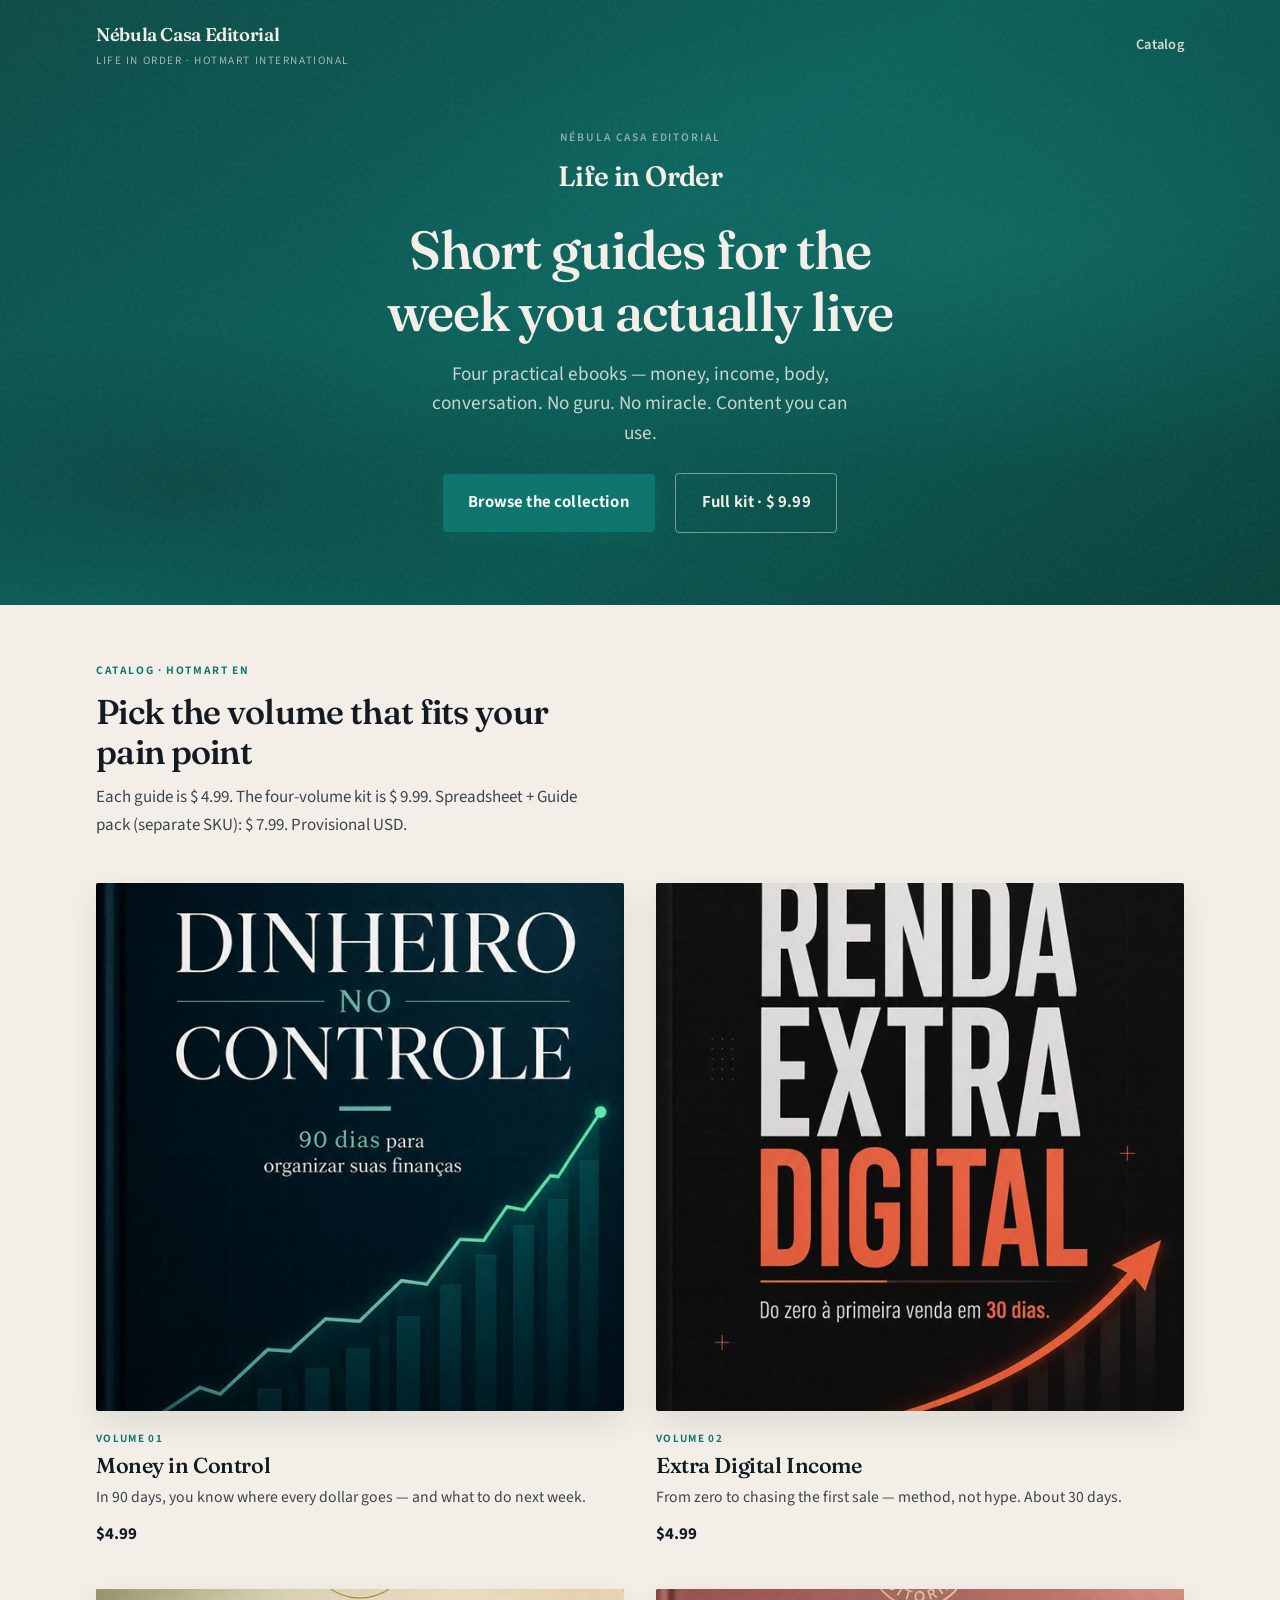
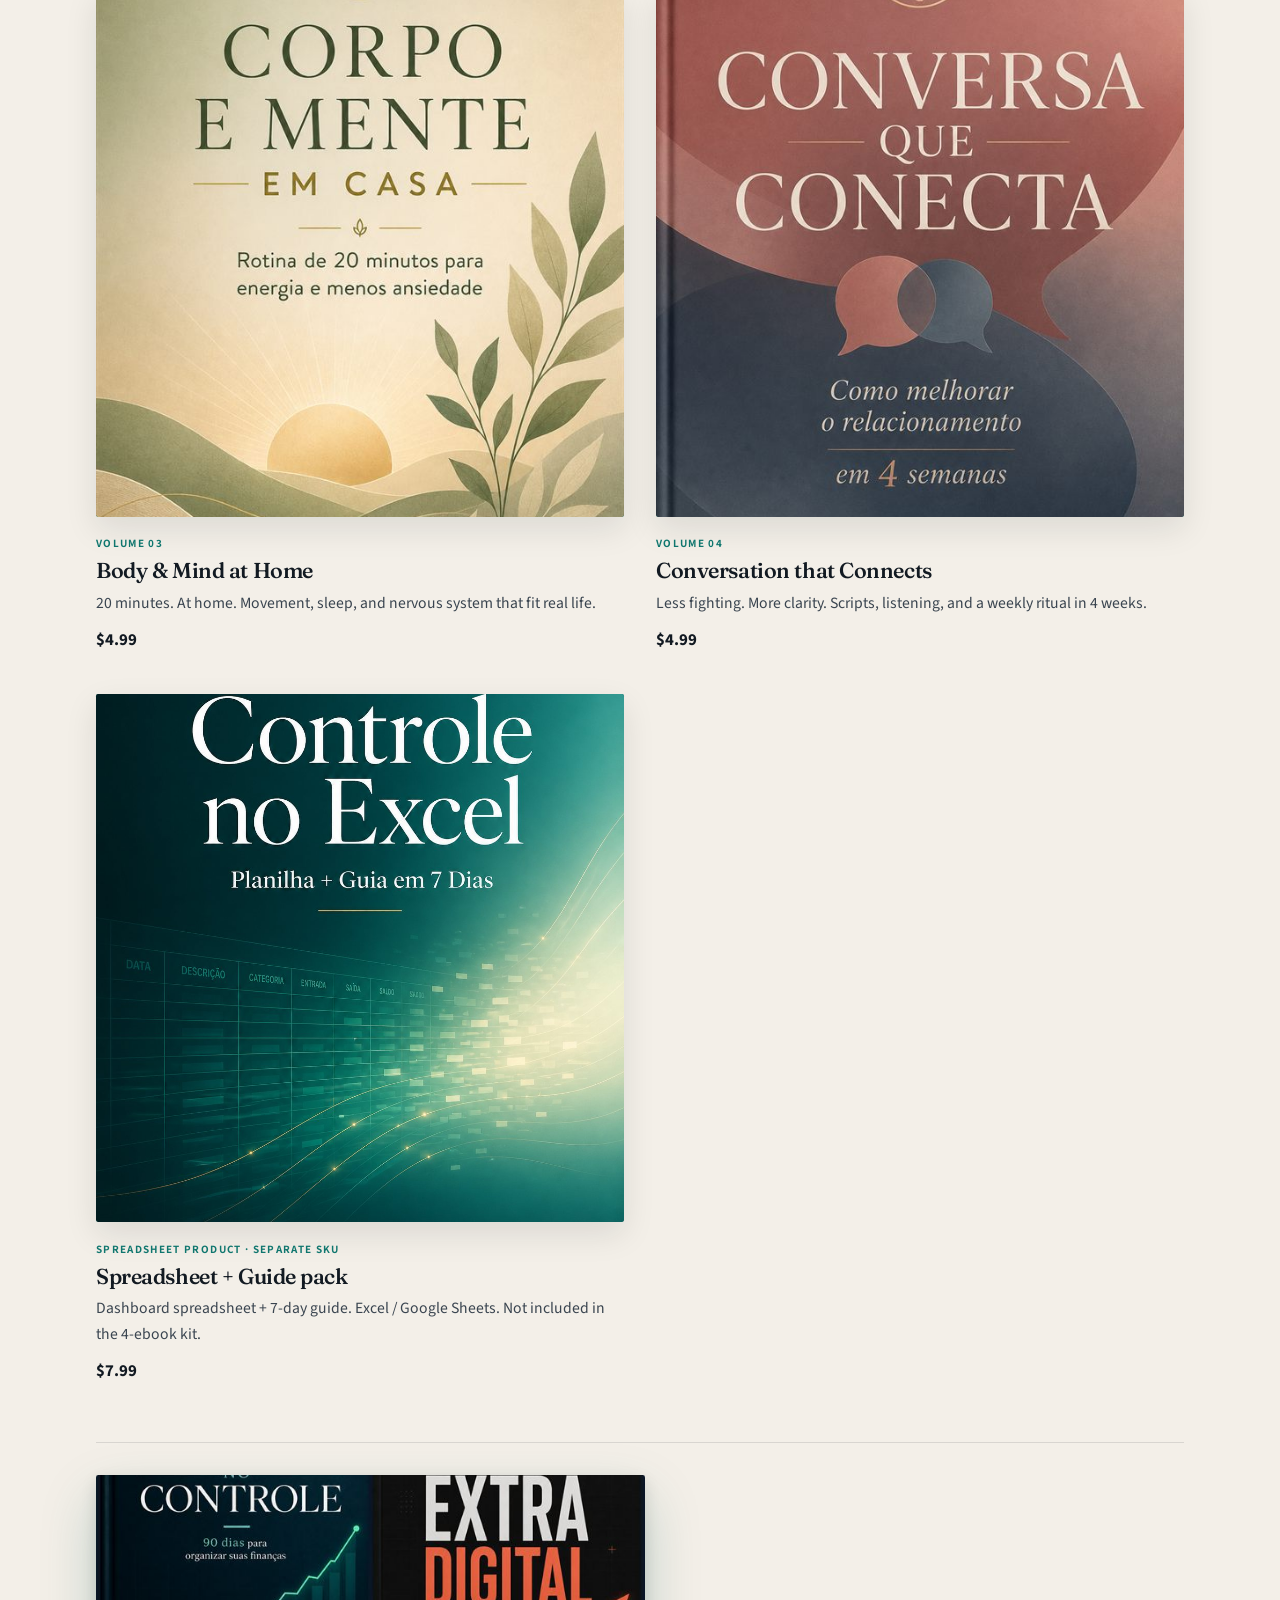
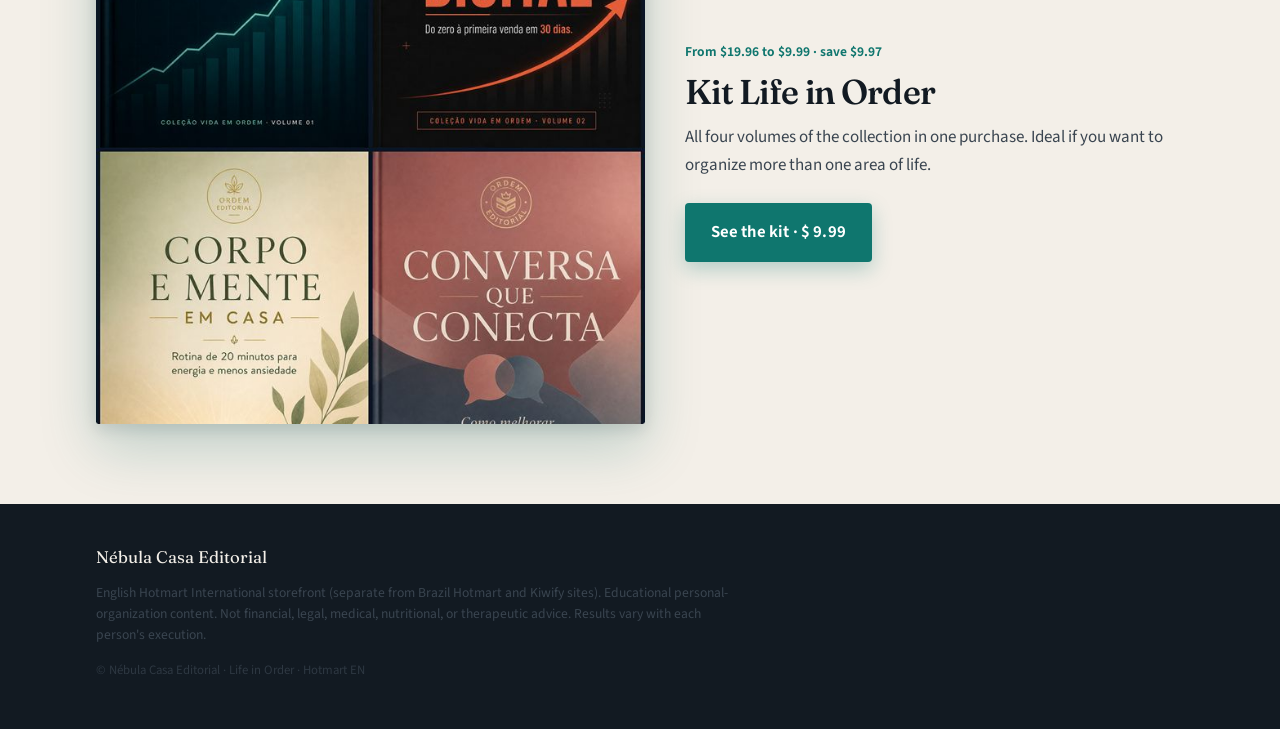
==== index.html @ 1fd78c6a "feat: English international storefront for Life in Order (v1)" ====
<!DOCTYPE html>
<html lang="en">
<head>
  <meta charset="utf-8">
  <meta name="viewport" content="width=device-width, initial-scale=1">
  <title>Life in Order Collection — Nébula Casa Editorial (Hotmart EN)</title>
  <meta name="description" content="English Hotmart storefront for Nébula Casa Editorial. Practical PDF guides: money, income, body & mind, conversation. Ebooks $4.99 · Kit $9.99 · Spreadsheet pack $7.99.">
  <link rel="preconnect" href="https://fonts.googleapis.com">
  <link rel="preconnect" href="https://fonts.gstatic.com" crossorigin>
  <link href="https://fonts.googleapis.com/css2?family=Fraunces:opsz,wght@9..144,500;9..144,600;9..144,700&family=Source+Sans+3:wght@400;600;650;700&display=swap" rel="stylesheet">
  <link rel="stylesheet" href="css/loja.css">
</head>
<body>
  <header class="site-header">
    <div class="container site-header__inner">
      <a class="brand" href="index.html">
        <span class="brand__name">Nébula Casa Editorial</span>
        <span class="brand__tag">Life in Order · Hotmart International</span>
      </a>
      <a class="nav-link" href="#catalog">Catalog</a>
    </div>
  </header>

  <section class="hero hero--catalog">
    <div class="hero__bg" aria-hidden="true"></div>
    <div class="hero__texture" aria-hidden="true"></div>
    <div class="hero__inner">
      <div class="hero__copy">
        <p class="hero__brand">
          <span class="hero__eyebrow">Nébula Casa Editorial</span>
          Life in Order
        </p>
        <h1>Short guides for the week you actually live</h1>
        <p class="hero__sub">Four practical ebooks — money, income, body, conversation. No guru. No miracle. Content you can use.</p>
        <div class="cta-group">
          <a class="btn-cta" href="#catalog">Browse the collection</a>
          <a class="btn-cta btn-cta--ghost" href="kit.html">Full kit · $&nbsp;9.99</a>
        </div>
      </div>
    </div>
  </section>

  <main id="catalog" class="catalog section--cream">
    <div class="container">
      <div class="catalog__intro reveal">
        <span class="section__label">Catalog · Hotmart EN</span>
        <h2>Pick the volume that fits your pain point</h2>
        <p>Each guide is $&nbsp;4.99. The four-volume kit is $&nbsp;9.99. Spreadsheet + Guide pack (separate SKU): $&nbsp;7.99. Provisional USD.</p>
      </div>

      <div class="product-grid">
        <a class="product-link reveal" href="money-in-control.html">
          <div class="product-link__cover">
            <img src="img/01-dinheiro-no-controle.jpg" alt="Cover: Money in Control" width="600" height="600" loading="lazy">
          </div>
          <div class="product-link__meta">Volume 01</div>
          <h3>Money in Control</h3>
          <p class="product-link__desc">In 90 days, you know where every dollar goes — and what to do next week.</p>
          <div class="product-link__price">$4.99</div>
        </a>

        <a class="product-link reveal" href="extra-digital-income.html">
          <div class="product-link__cover">
            <img src="img/02-renda-extra-digital.jpg" alt="Cover: Extra Digital Income" width="600" height="600" loading="lazy">
          </div>
          <div class="product-link__meta">Volume 02</div>
          <h3>Extra Digital Income</h3>
          <p class="product-link__desc">From zero to chasing the first sale — method, not hype. About 30 days.</p>
          <div class="product-link__price">$4.99</div>
        </a>

        <a class="product-link reveal" href="body-and-mind-at-home.html">
          <div class="product-link__cover">
            <img src="img/03-corpo-e-mente.jpg" alt="Cover: Body &amp; Mind at Home" width="600" height="600" loading="lazy">
          </div>
          <div class="product-link__meta">Volume 03</div>
          <h3>Body &amp; Mind at Home</h3>
          <p class="product-link__desc">20 minutes. At home. Movement, sleep, and nervous system that fit real life.</p>
          <div class="product-link__price">$4.99</div>
        </a>

        <a class="product-link reveal" href="conversation-that-connects.html">
          <div class="product-link__cover">
            <img src="img/04-conversa-que-conecta.jpg" alt="Cover: Conversation that Connects" width="600" height="600" loading="lazy">
          </div>
          <div class="product-link__meta">Volume 04</div>
          <h3>Conversation that Connects</h3>
          <p class="product-link__desc">Less fighting. More clarity. Scripts, listening, and a weekly ritual in 4 weeks.</p>
          <div class="product-link__price">$4.99</div>
        </a>

        <a class="product-link reveal" href="spreadsheet-control-pack.html">
          <div class="product-link__cover">
            <img src="img/06-planilha-controle-financeiro.jpg" alt="Cover: Spreadsheet + Guide pack" width="600" height="600" loading="lazy">
          </div>
          <div class="product-link__meta">Spreadsheet product · separate SKU</div>
          <h3>Spreadsheet + Guide pack</h3>
          <p class="product-link__desc">Dashboard spreadsheet + 7-day guide. Excel / Google Sheets. Not included in the 4-ebook kit.</p>
          <div class="product-link__price">$7.99</div>
        </a>
      </div>

      <aside class="kit-banner reveal">
        <a class="kit-banner__cover" href="kit.html">
          <img src="img/05-kit-vida-em-ordem.jpg" alt="Cover: Kit Life in Order — 4 ebooks" width="700" height="700" loading="lazy">
        </a>
        <div>
          <span class="kit-banner__save">From $19.96 to $9.99 · save $9.97</span>
          <h2>Kit Life in Order</h2>
          <p>All four volumes of the collection in one purchase. Ideal if you want to organize more than one area of life.</p>
          <div class="cta-group">
            <a class="btn-cta" href="kit.html">See the kit · $&nbsp;9.99</a>
          </div>
        </div>
      </aside>
    </div>
  </main>

  <footer class="site-footer">
    <div class="container">
      <div class="site-footer__brand">Nébula Casa Editorial</div>
      <p class="site-footer__legal">English Hotmart International storefront (separate from Brazil Hotmart and Kiwify sites). Educational personal-organization content. Not financial, legal, medical, nutritional, or therapeutic advice. Results vary with each person's execution.</p>
      <p class="site-footer__copy">© Nébula Casa Editorial · Life in Order · Hotmart EN</p>
    </div>
  </footer>

  <script src="js/loja.js"></script>
</body>
</html>
---- css/loja.css ----
/* Nébula Casa Editorial — loja */
:root {
  --primary: #0f766e;
  --deep: #085f59;
  --cream: #f3efe8;
  --cream-dark: #e8e2d6;
  --ink: #121a22;
  --ink-soft: #3a4550;
  --paper: #faf8f4;
  --line: rgba(18, 26, 34, 0.12);
  --white: #ffffff;
  --font-display: "Fraunces", Georgia, "Times New Roman", serif;
  --font-body: "Source Sans 3", "Source Sans Pro", system-ui, sans-serif;
  --max: 68rem;
  --narrow: 40rem;
  --radius: 0.25rem;
  --shadow-cover: 0 1.5rem 3.5rem rgba(8, 95, 89, 0.22),
    0 0.35rem 1rem rgba(18, 26, 34, 0.12);
  --ease: cubic-bezier(0.22, 1, 0.36, 1);
}

*,
*::before,
*::after {
  box-sizing: border-box;
}

html {
  scroll-behavior: smooth;
}

body {
  margin: 0;
  font-family: var(--font-body);
  font-size: 1.0625rem;
  line-height: 1.65;
  color: var(--ink);
  background: var(--cream);
  -webkit-font-smoothing: antialiased;
}

img {
  max-width: 100%;
  height: auto;
  display: block;
}

a {
  color: var(--deep);
  text-underline-offset: 0.15em;
}

a:hover {
  color: var(--primary);
}

h1,
h2,
h3 {
  font-family: var(--font-display);
  font-weight: 550;
  line-height: 1.15;
  letter-spacing: -0.02em;
  color: var(--ink);
  margin: 0 0 0.75rem;
}

h1 {
  font-size: clamp(2.15rem, 5vw, 3.35rem);
}

h2 {
  font-size: clamp(1.65rem, 3.2vw, 2.15rem);
}

h3 {
  font-size: 1.2rem;
}

p {
  margin: 0 0 1rem;
  color: var(--ink-soft);
}

.container {
  width: min(100% - 2rem, var(--max));
  margin-inline: auto;
}

.container--narrow {
  width: min(100% - 2rem, var(--narrow));
}

/* —— Header —— */
.site-header {
  position: absolute;
  inset: 0 0 auto;
  z-index: 20;
  padding: 1.25rem 0;
}

.site-header__inner {
  display: flex;
  align-items: center;
  justify-content: space-between;
  gap: 1rem;
}

.brand {
  display: inline-flex;
  flex-direction: column;
  gap: 0.1rem;
  text-decoration: none;
  color: inherit;
}

.brand__name {
  font-family: var(--font-display);
  font-size: 1.15rem;
  font-weight: 600;
  letter-spacing: -0.02em;
  color: var(--cream);
}

.brand__tag {
  font-size: 0.7rem;
  letter-spacing: 0.14em;
  text-transform: uppercase;
  color: rgba(243, 239, 232, 0.65);
}

.brand--ink .brand__name {
  color: var(--ink);
}

.brand--ink .brand__tag {
  color: var(--ink-soft);
}

.nav-link {
  font-size: 0.9rem;
  font-weight: 600;
  color: rgba(243, 239, 232, 0.85);
  text-decoration: none;
  letter-spacing: 0.02em;
}

.nav-link:hover {
  color: var(--cream);
}

.nav-link--ink {
  color: var(--ink-soft);
}

.nav-link--ink:hover {
  color: var(--deep);
}

/* —— Buttons —— */
.btn-cta {
  display: inline-flex;
  align-items: center;
  justify-content: center;
  gap: 0.5rem;
  padding: 0.95rem 1.6rem;
  background: var(--primary);
  color: var(--white);
  font-family: var(--font-body);
  font-size: 1.05rem;
  font-weight: 650;
  letter-spacing: 0.01em;
  text-decoration: none;
  border: none;
  border-radius: var(--radius);
  cursor: pointer;
  transition: background 0.2s var(--ease), transform 0.2s var(--ease),
    box-shadow 0.2s var(--ease);
  box-shadow: 0 0.45rem 1.25rem rgba(15, 118, 110, 0.28);
}

.btn-cta:hover {
  background: var(--deep);
  color: var(--white);
  transform: translateY(-1px);
}

.btn-cta:active {
  transform: translateY(0);
}

.btn-cta--ghost {
  background: transparent;
  color: var(--cream);
  box-shadow: none;
  border: 1.5px solid rgba(243, 239, 232, 0.45);
}

.btn-cta--ghost:hover {
  background: rgba(243, 239, 232, 0.1);
  color: var(--cream);
  border-color: var(--cream);
}

.btn-cta__price {
  opacity: 0.92;
  font-weight: 700;
}

.cta-group {
  display: flex;
  flex-wrap: wrap;
  align-items: center;
  gap: 0.85rem 1.25rem;
  margin-top: 1.5rem;
}

.cta-note {
  font-size: 0.88rem;
  color: rgba(243, 239, 232, 0.7);
  margin: 0;
}

.section .cta-note {
  color: var(--ink-soft);
}

/* —— Hero (product) —— */
.hero {
  position: relative;
  min-height: 100vh;
  min-height: 100dvh;
  display: grid;
  align-items: stretch;
  background: var(--deep);
  color: var(--cream);
  overflow: hidden;
}

.hero__bg {
  position: absolute;
  inset: 0;
  background:
    radial-gradient(ellipse 70% 55% at 75% 40%, rgba(15, 118, 110, 0.55), transparent 70%),
    radial-gradient(ellipse 50% 40% at 15% 80%, rgba(8, 50, 48, 0.5), transparent 65%),
    linear-gradient(145deg, #0a4a45 0%, var(--deep) 45%, #064039 100%);
  z-index: 0;
}

.hero__texture {
  position: absolute;
  inset: 0;
  opacity: 0.07;
  background-image: url("data:image/svg+xml,%3Csvg viewBox='0 0 200 200' xmlns='http://www.w3.org/2000/svg'%3E%3Cfilter id='n'%3E%3CfeTurbulence type='fractalNoise' baseFrequency='0.85' numOctaves='4' stitchTiles='stitch'/%3E%3C/filter%3E%3Crect width='100%25' height='100%25' filter='url(%23n)'/%3E%3C/svg%3E");
  pointer-events: none;
  z-index: 1;
}

.hero__inner {
  position: relative;
  z-index: 2;
  display: grid;
  grid-template-columns: 1fr 1fr;
  gap: 2.5rem 3rem;
  align-items: center;
  width: min(100% - 2rem, var(--max));
  margin: 0 auto;
  padding: 7rem 0 4rem;
  min-height: 100vh;
  min-height: 100dvh;
}

.hero__copy {
  max-width: 32rem;
}

.hero__brand {
  font-family: var(--font-display);
  font-size: clamp(1.35rem, 2.5vw, 1.75rem);
  font-weight: 600;
  letter-spacing: -0.02em;
  color: var(--cream);
  margin: 0 0 1.35rem;
}

.hero__eyebrow {
  display: block;
  font-family: var(--font-body);
  font-size: 0.72rem;
  font-weight: 600;
  letter-spacing: 0.16em;
  text-transform: uppercase;
  color: rgba(243, 239, 232, 0.55);
  margin-bottom: 0.35rem;
}

.hero h1 {
  color: var(--cream);
  margin-bottom: 1rem;
}

.hero__sub {
  font-size: clamp(1.05rem, 2vw, 1.2rem);
  line-height: 1.55;
  color: rgba(243, 239, 232, 0.82);
  margin: 0;
  max-width: 28rem;
}

.hero__visual {
  display: flex;
  justify-content: center;
  align-items: center;
}

.hero__cover {
  width: min(100%, 22rem);
  border-radius: 0.2rem;
  box-shadow: var(--shadow-cover);
  transform: rotate(1.5deg);
}

.hero--catalog {
  min-height: auto;
}

.hero--catalog .hero__inner {
  grid-template-columns: 1fr;
  min-height: auto;
  padding: 8rem 0 4.5rem;
  text-align: center;
  justify-items: center;
}

.hero--catalog .hero__copy {
  max-width: 36rem;
}

.hero--catalog .hero__sub {
  margin-inline: auto;
}

.hero--catalog .cta-group {
  justify-content: center;
}

/* —— Sections —— */
.section {
  padding: 4.5rem 0;
}

.section--cream {
  background: var(--cream);
}

.section--paper {
  background: var(--paper);
}

.section--deep {
  background: var(--deep);
  color: var(--cream);
}

.section--deep h2,
.section--deep h3 {
  color: var(--cream);
}

.section--deep p {
  color: rgba(243, 239, 232, 0.8);
}

.section__label {
  display: block;
  font-size: 0.72rem;
  font-weight: 650;
  letter-spacing: 0.14em;
  text-transform: uppercase;
  color: var(--primary);
  margin-bottom: 0.75rem;
}

.section--deep .section__label {
  color: rgba(243, 239, 232, 0.55);
}

.lead {
  font-size: 1.2rem;
  line-height: 1.55;
  color: var(--ink);
  max-width: 34rem;
}

.split {
  display: grid;
  grid-template-columns: 1fr 1fr;
  gap: 2.5rem 3.5rem;
  align-items: start;
}

.learn-list {
  list-style: none;
  margin: 1.5rem 0 0;
  padding: 0;
  counter-reset: learn;
}

.learn-list li {
  position: relative;
  padding: 1.1rem 0 1.1rem 3.25rem;
  border-top: 1px solid var(--line);
  color: var(--ink-soft);
}

.learn-list li:last-child {
  border-bottom: 1px solid var(--line);
}

.learn-list li::before {
  counter-increment: learn;
  content: counter(learn, decimal-leading-zero);
  position: absolute;
  left: 0;
  top: 1.15rem;
  font-family: var(--font-display);
  font-size: 1rem;
  font-weight: 600;
  color: var(--primary);
}

.learn-list strong {
  display: block;
  font-family: var(--font-display);
  font-size: 1.1rem;
  font-weight: 550;
  color: var(--ink);
  margin-bottom: 0.2rem;
}

.receive-list {
  list-style: none;
  margin: 1.25rem 0 0;
  padding: 0;
}

.receive-list li {
  position: relative;
  padding: 0.55rem 0 0.55rem 1.5rem;
  color: var(--ink-soft);
}

.receive-list li::before {
  content: "";
  position: absolute;
  left: 0;
  top: 1rem;
  width: 0.55rem;
  height: 0.55rem;
  background: var(--primary);
  border-radius: 1px;
  transform: rotate(45deg);
}

.audience {
  display: grid;
  grid-template-columns: 1fr 1fr;
  gap: 2rem;
}

.audience__col h3 {
  margin-bottom: 1rem;
}

.audience__col ul {
  margin: 0;
  padding: 0;
  list-style: none;
}

.audience__col li {
  position: relative;
  padding: 0.55rem 0 0.55rem 1.35rem;
  color: var(--ink-soft);
  border-top: 1px solid var(--line);
}

.audience__col li:last-child {
  border-bottom: 1px solid var(--line);
}

.audience__col--yes li::before {
  content: "";
  position: absolute;
  left: 0;
  top: 1.05rem;
  width: 0.55rem;
  height: 0.2rem;
  background: var(--primary);
}

.audience__col--no li::before {
  content: "";
  position: absolute;
  left: 0;
  top: 1.05rem;
  width: 0.55rem;
  height: 0.2rem;
  background: rgba(18, 26, 34, 0.28);
}

.brand-block {
  max-width: 36rem;
}

.brand-block p:last-child {
  margin-bottom: 0;
}

/* —— Final CTA —— */
.final-cta {
  text-align: center;
  padding: 4.5rem 0;
}

.final-cta h2 {
  color: var(--cream);
  margin-bottom: 0.75rem;
}

.final-cta p {
  color: rgba(243, 239, 232, 0.78);
  max-width: 28rem;
  margin-inline: auto;
  margin-bottom: 1.5rem;
}

.final-cta .cta-group {
  justify-content: center;
}

/* —— Sticky bar —— */
.sticky-cta {
  position: fixed;
  bottom: 0;
  left: 0;
  right: 0;
  z-index: 40;
  background: rgba(8, 95, 89, 0.96);
  backdrop-filter: blur(10px);
  border-top: 1px solid rgba(243, 239, 232, 0.12);
  padding: 0.75rem 0;
  transform: translateY(110%);
  transition: transform 0.35s var(--ease);
}

.sticky-cta.is-visible {
  transform: translateY(0);
}

.sticky-cta__inner {
  display: flex;
  align-items: center;
  justify-content: space-between;
  gap: 1rem;
  width: min(100% - 1.5rem, var(--max));
  margin-inline: auto;
}

.sticky-cta__text {
  color: var(--cream);
  font-size: 0.95rem;
  margin: 0;
}

.sticky-cta__text strong {
  font-family: var(--font-display);
  font-weight: 550;
}

.sticky-cta .btn-cta {
  padding: 0.7rem 1.2rem;
  font-size: 0.95rem;
  white-space: nowrap;
  box-shadow: none;
}

body.has-sticky-cta {
  padding-bottom: 4.5rem;
}

/* —— Catalog —— */
.catalog {
  padding: 3.5rem 0 5rem;
}

.catalog__intro {
  max-width: 32rem;
  margin-bottom: 2.75rem;
}

.product-grid {
  display: grid;
  grid-template-columns: repeat(2, 1fr);
  gap: 2.5rem 2rem;
}

.product-link {
  display: block;
  text-decoration: none;
  color: inherit;
}

.product-link__cover {
  margin-bottom: 1.15rem;
  overflow: hidden;
  border-radius: 0.15rem;
  background: var(--deep);
  box-shadow: 0 0.75rem 2rem rgba(18, 26, 34, 0.1);
  transition: transform 0.35s var(--ease), box-shadow 0.35s var(--ease);
}

.product-link:hover .product-link__cover {
  transform: translateY(-4px);
  box-shadow: 0 1.1rem 2.5rem rgba(8, 95, 89, 0.18);
}

.product-link__cover img {
  width: 100%;
  aspect-ratio: 1 / 1;
  object-fit: cover;
}

.product-link__meta {
  font-size: 0.7rem;
  font-weight: 650;
  letter-spacing: 0.12em;
  text-transform: uppercase;
  color: var(--primary);
  margin-bottom: 0.35rem;
}

.product-link h3 {
  font-size: 1.35rem;
  margin-bottom: 0.4rem;
  transition: color 0.2s;
}

.product-link:hover h3 {
  color: var(--deep);
}

.product-link__desc {
  font-size: 0.98rem;
  color: var(--ink-soft);
  margin: 0 0 0.65rem;
}

.product-link__price {
  font-weight: 700;
  color: var(--ink);
  font-size: 1.05rem;
}

.kit-banner {
  margin-top: 3.5rem;
  display: grid;
  grid-template-columns: 1.1fr 1fr;
  gap: 2rem 2.5rem;
  align-items: center;
  padding: 2rem 0 0;
  border-top: 1px solid var(--line);
}

.kit-banner__cover {
  border-radius: 0.15rem;
  box-shadow: var(--shadow-cover);
  overflow: hidden;
}

.kit-banner__cover img {
  width: 100%;
  aspect-ratio: 1 / 1;
  object-fit: cover;
}

.kit-banner__save {
  display: inline-block;
  font-size: 0.85rem;
  font-weight: 650;
  color: var(--primary);
  margin-bottom: 0.5rem;
}

/* —— Footer —— */
.site-footer {
  padding: 2.5rem 0 3rem;
  background: var(--ink);
  color: rgba(243, 239, 232, 0.55);
  font-size: 0.85rem;
  line-height: 1.55;
}

.site-footer a {
  color: rgba(243, 239, 232, 0.75);
}

.site-footer__brand {
  font-family: var(--font-display);
  font-size: 1.05rem;
  color: var(--cream);
  margin-bottom: 0.75rem;
}

.site-footer__legal {
  max-width: 40rem;
  margin: 0 0 1rem;
}

.site-footer__copy {
  margin: 0;
  font-size: 0.8rem;
  opacity: 0.7;
}

/* —— Motion —— */
.reveal {
  opacity: 0;
  transform: translateY(1.1rem);
  transition: opacity 0.7s var(--ease), transform 0.7s var(--ease);
}

.reveal.is-in {
  opacity: 1;
  transform: none;
}

.hero__copy,
.hero__visual {
  animation: fade-up 0.9s var(--ease) both;
}

.hero__visual {
  animation-delay: 0.15s;
}

@keyframes fade-up {
  from {
    opacity: 0;
    transform: translateY(1.25rem);
  }
  to {
    opacity: 1;
    transform: none;
  }
}

@media (prefers-reduced-motion: reduce) {
  html {
    scroll-behavior: auto;
  }

  .reveal,
  .hero__copy,
  .hero__visual,
  .product-link__cover,
  .btn-cta,
  .sticky-cta {
    animation: none !important;
    transition: none !important;
  }

  .reveal {
    opacity: 1;
    transform: none;
  }
}

/* —— Responsive —— */
@media (max-width: 860px) {
  .hero__inner {
    grid-template-columns: 1fr;
    padding: 6.5rem 0 3.5rem;
    gap: 2rem;
    min-height: auto;
  }

  .hero__visual {
    order: -1;
  }

  .hero__cover {
    width: min(100%, 16rem);
    transform: none;
  }

  .hero {
    min-height: auto;
  }

  .split,
  .audience,
  .product-grid,
  .kit-banner {
    grid-template-columns: 1fr;
  }

  .sticky-cta__text span {
    display: none;
  }
}

@media (max-width: 520px) {
  .cta-group {
    flex-direction: column;
    align-items: stretch;
  }

  .btn-cta {
    width: 100%;
  }

  .sticky-cta__inner {
    flex-direction: column;
    align-items: stretch;
  }

  .sticky-cta .btn-cta {
    width: 100%;
  }
}
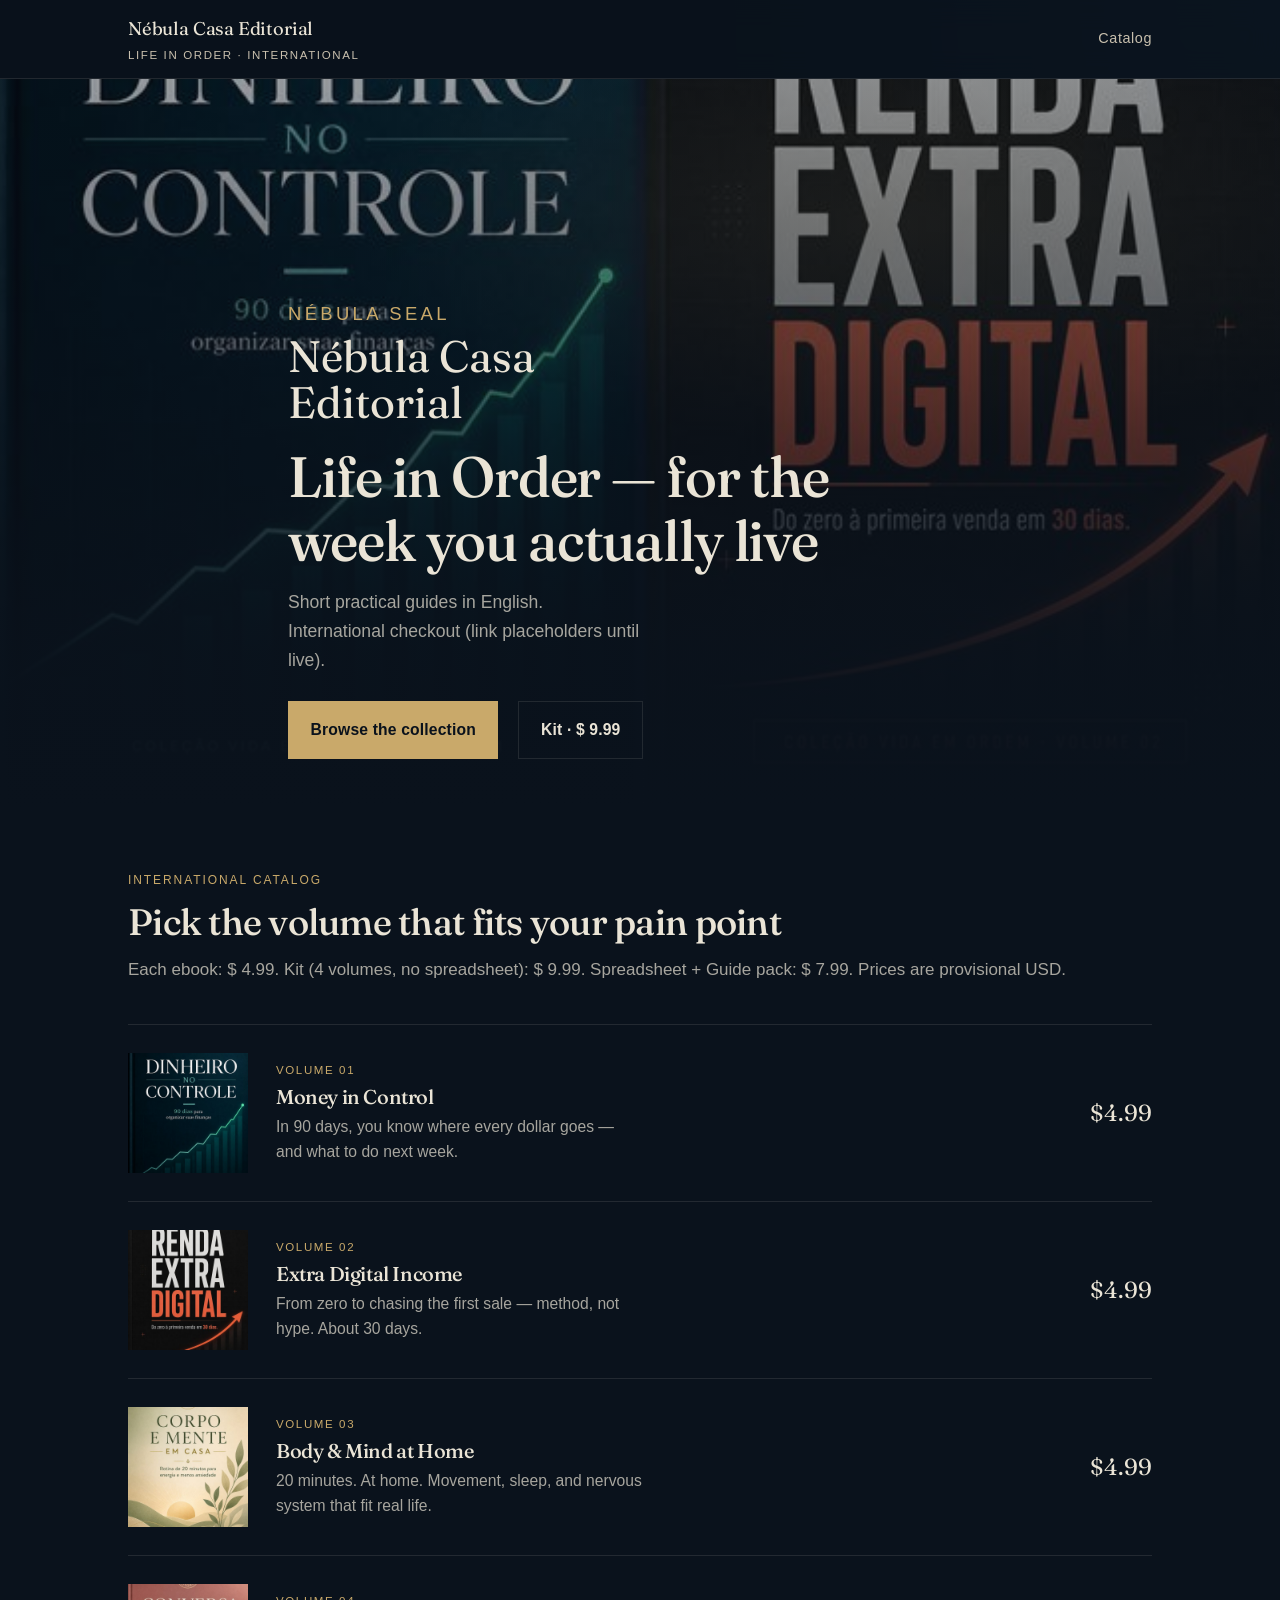
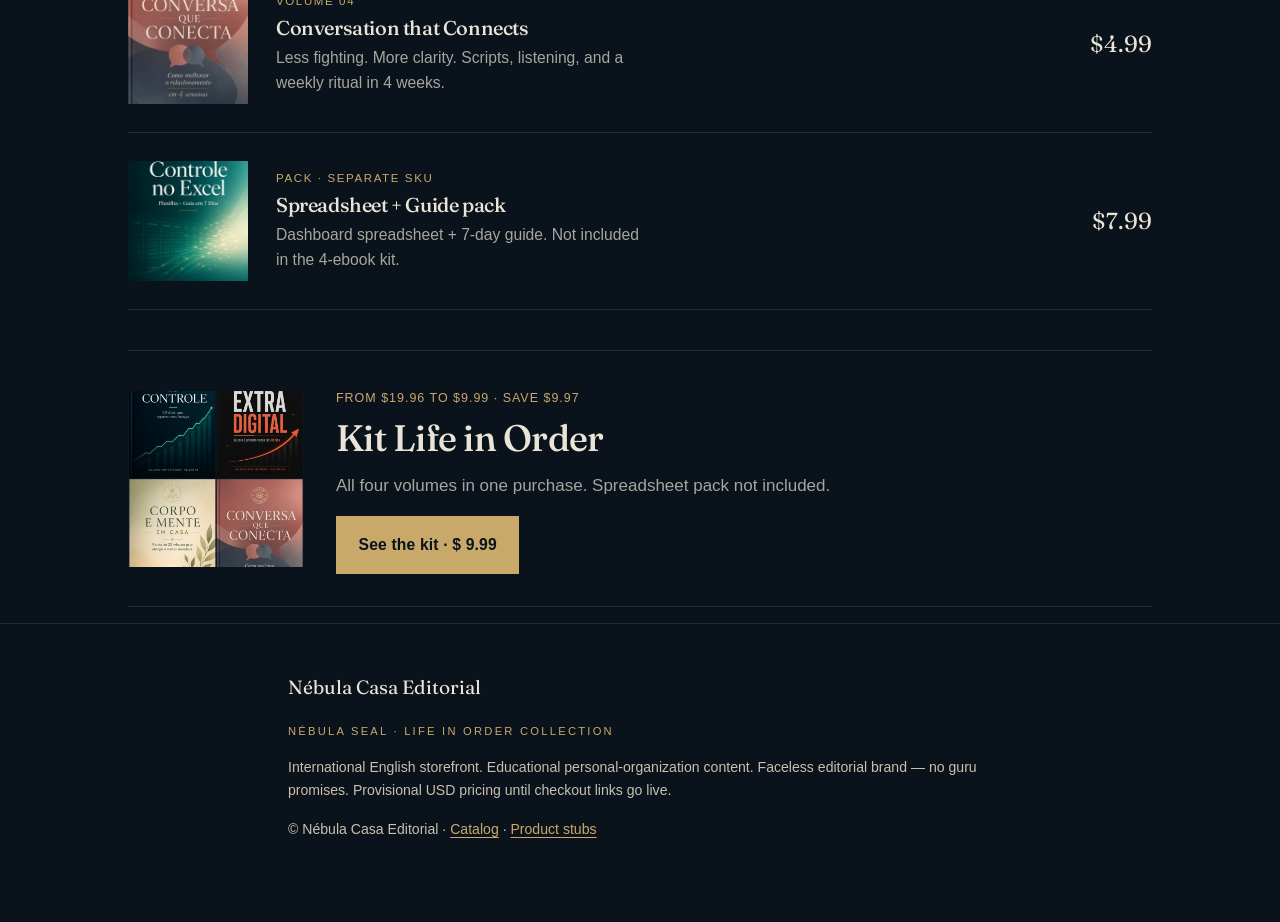
==== commit 59d1ea86: "feat: Hotmart EN international storefront (#paste-hotmart-intl-checkout)" ====
--- a/index.html
+++ b/index.html
@@ -3,127 +3,131 @@
 <head>
   <meta charset="utf-8">
   <meta name="viewport" content="width=device-width, initial-scale=1">
-  <title>Life in Order Collection — Nébula Casa Editorial (Hotmart EN)</title>
-  <meta name="description" content="English Hotmart storefront for Nébula Casa Editorial. Practical PDF guides: money, income, body & mind, conversation. Ebooks $4.99 · Kit $9.99 · Spreadsheet pack $7.99.">
+  <title>Life in Order Collection — Nébula Casa Editorial (International)</title>
+  <meta name="description" content="English storefront for Nébula Casa Editorial. Practical PDF guides: money, income, body & mind, conversation. Ebooks $4.99 · Kit $9.99 · Spreadsheet pack $7.99.">
   <link rel="preconnect" href="https://fonts.googleapis.com">
   <link rel="preconnect" href="https://fonts.gstatic.com" crossorigin>
-  <link href="https://fonts.googleapis.com/css2?family=Fraunces:opsz,wght@9..144,500;9..144,600;9..144,700&family=Source+Sans+3:wght@400;600;650;700&display=swap" rel="stylesheet">
-  <link rel="stylesheet" href="css/loja.css">
+  <link href="https://fonts.googleapis.com/css2?family=Fraunces:opsz,wght@9..144,400;9..144,500;9..144,600&family=Sora:wght@400;500;600;700&display=swap" rel="stylesheet">
+  <link rel="stylesheet" href="css/intl.css">
 </head>
 <body>
-  <header class="site-header">
-    <div class="container site-header__inner">
+  <header class="topbar">
+    <div class="topbar__inner">
       <a class="brand" href="index.html">
         <span class="brand__name">Nébula Casa Editorial</span>
-        <span class="brand__tag">Life in Order · Hotmart International</span>
+        <span class="brand__tag">Life in Order · International</span>
       </a>
       <a class="nav-link" href="#catalog">Catalog</a>
     </div>
   </header>
 
-  <section class="hero hero--catalog">
-    <div class="hero__bg" aria-hidden="true"></div>
-    <div class="hero__texture" aria-hidden="true"></div>
-    <div class="hero__inner">
-      <div class="hero__copy">
-        <p class="hero__brand">
-          <span class="hero__eyebrow">Nébula Casa Editorial</span>
-          Life in Order
-        </p>
-        <h1>Short guides for the week you actually live</h1>
-        <p class="hero__sub">Four practical ebooks — money, income, body, conversation. No guru. No miracle. Content you can use.</p>
-        <div class="cta-group">
-          <a class="btn-cta" href="#catalog">Browse the collection</a>
-          <a class="btn-cta btn-cta--ghost" href="kit.html">Full kit · $&nbsp;9.99</a>
-        </div>
+  <section class="hero hero--home">
+    <div class="hero__media" aria-hidden="true">
+      <img src="img/05-kit-vida-em-ordem.jpg" alt="" width="1200" height="1200">
+    </div>
+    <div class="hero__shade" aria-hidden="true"></div>
+    <div class="hero__content">
+      <p class="hero__brand">
+        <span>NÉBULA seal</span>
+        Nébula Casa Editorial
+      </p>
+      <h1>Life in Order — for the week you actually live</h1>
+      <p class="hero__sub">Short practical guides in English. International checkout (link placeholders until live).</p>
+      <div class="cta-row">
+        <a class="btn" href="#catalog">Browse the collection</a>
+        <a class="btn btn--ghost" href="kit-life-in-order.html">Kit · $&nbsp;9.99</a>
       </div>
     </div>
   </section>
 
-  <main id="catalog" class="catalog section--cream">
-    <div class="container">
-      <div class="catalog__intro reveal">
-        <span class="section__label">Catalog · Hotmart EN</span>
-        <h2>Pick the volume that fits your pain point</h2>
-        <p>Each guide is $&nbsp;4.99. The four-volume kit is $&nbsp;9.99. Spreadsheet + Guide pack (separate SKU): $&nbsp;7.99. Provisional USD.</p>
+  <main id="catalog" class="container container--wide">
+    <div class="catalog-intro reveal">
+      <span class="section__label">International catalog</span>
+      <h2>Pick the volume that fits your pain point</h2>
+      <p>Each ebook: $&nbsp;4.99. Kit (4 volumes, no spreadsheet): $&nbsp;9.99. Spreadsheet + Guide pack: $&nbsp;7.99. Prices are provisional USD.</p>
+    </div>
+
+    <div class="catalog-list">
+      <a class="catalog-row reveal" href="money-in-control.html">
+        <div class="catalog-row__cover">
+          <img src="img/01-dinheiro-no-controle.jpg" alt="Cover: Money in Control" width="300" height="300" loading="lazy">
+        </div>
+        <div>
+          <div class="catalog-row__meta">Volume 01</div>
+          <h3>Money in Control</h3>
+          <p>In 90 days, you know where every dollar goes — and what to do next week.</p>
+        </div>
+        <div class="catalog-row__price">$4.99</div>
+      </a>
+      <a class="catalog-row reveal" href="extra-digital-income.html">
+        <div class="catalog-row__cover">
+          <img src="img/02-renda-extra-digital.jpg" alt="Cover: Extra Digital Income" width="300" height="300" loading="lazy">
+        </div>
+        <div>
+          <div class="catalog-row__meta">Volume 02</div>
+          <h3>Extra Digital Income</h3>
+          <p>From zero to chasing the first sale — method, not hype. About 30 days.</p>
+        </div>
+        <div class="catalog-row__price">$4.99</div>
+      </a>
+      <a class="catalog-row reveal" href="body-and-mind-at-home.html">
+        <div class="catalog-row__cover">
+          <img src="img/03-corpo-e-mente.jpg" alt="Cover: Body & Mind at Home" width="300" height="300" loading="lazy">
+        </div>
+        <div>
+          <div class="catalog-row__meta">Volume 03</div>
+          <h3>Body &amp; Mind at Home</h3>
+          <p>20 minutes. At home. Movement, sleep, and nervous system that fit real life.</p>
+        </div>
+        <div class="catalog-row__price">$4.99</div>
+      </a>
+      <a class="catalog-row reveal" href="conversation-that-connects.html">
+        <div class="catalog-row__cover">
+          <img src="img/04-conversa-que-conecta.jpg" alt="Cover: Conversation that Connects" width="300" height="300" loading="lazy">
+        </div>
+        <div>
+          <div class="catalog-row__meta">Volume 04</div>
+          <h3>Conversation that Connects</h3>
+          <p>Less fighting. More clarity. Scripts, listening, and a weekly ritual in 4 weeks.</p>
+        </div>
+        <div class="catalog-row__price">$4.99</div>
+      </a>
+      <a class="catalog-row reveal" href="spreadsheet-control-pack.html">
+        <div class="catalog-row__cover">
+          <img src="img/06-planilha-controle-financeiro.jpg" alt="Cover: Spreadsheet + Guide pack" width="300" height="300" loading="lazy">
+        </div>
+        <div>
+          <div class="catalog-row__meta">Pack · separate SKU</div>
+          <h3>Spreadsheet + Guide pack</h3>
+          <p>Dashboard spreadsheet + 7-day guide. Not included in the 4-ebook kit.</p>
+        </div>
+        <div class="catalog-row__price">$7.99</div>
+      </a>
+    </div>
+
+    <aside class="kit-strip reveal">
+      <a class="kit-strip__cover" href="kit-life-in-order.html">
+        <img src="img/05-kit-vida-em-ordem.jpg" alt="Cover: Kit Life in Order" width="400" height="400" loading="lazy">
+      </a>
+      <div>
+        <span class="kit-strip__save">From $19.96 to $9.99 · save $9.97</span>
+        <h2>Kit Life in Order</h2>
+        <p>All four volumes in one purchase. Spreadsheet pack not included.</p>
+        <div class="cta-row">
+          <a class="btn" href="kit-life-in-order.html">See the kit · $&nbsp;9.99</a>
+        </div>
       </div>
-
-      <div class="product-grid">
-        <a class="product-link reveal" href="money-in-control.html">
-          <div class="product-link__cover">
-            <img src="img/01-dinheiro-no-controle.jpg" alt="Cover: Money in Control" width="600" height="600" loading="lazy">
-          </div>
-          <div class="product-link__meta">Volume 01</div>
-          <h3>Money in Control</h3>
-          <p class="product-link__desc">In 90 days, you know where every dollar goes — and what to do next week.</p>
-          <div class="product-link__price">$4.99</div>
-        </a>
-
-        <a class="product-link reveal" href="extra-digital-income.html">
-          <div class="product-link__cover">
-            <img src="img/02-renda-extra-digital.jpg" alt="Cover: Extra Digital Income" width="600" height="600" loading="lazy">
-          </div>
-          <div class="product-link__meta">Volume 02</div>
-          <h3>Extra Digital Income</h3>
-          <p class="product-link__desc">From zero to chasing the first sale — method, not hype. About 30 days.</p>
-          <div class="product-link__price">$4.99</div>
-        </a>
-
-        <a class="product-link reveal" href="body-and-mind-at-home.html">
-          <div class="product-link__cover">
-            <img src="img/03-corpo-e-mente.jpg" alt="Cover: Body &amp; Mind at Home" width="600" height="600" loading="lazy">
-          </div>
-          <div class="product-link__meta">Volume 03</div>
-          <h3>Body &amp; Mind at Home</h3>
-          <p class="product-link__desc">20 minutes. At home. Movement, sleep, and nervous system that fit real life.</p>
-          <div class="product-link__price">$4.99</div>
-        </a>
-
-        <a class="product-link reveal" href="conversation-that-connects.html">
-          <div class="product-link__cover">
-            <img src="img/04-conversa-que-conecta.jpg" alt="Cover: Conversation that Connects" width="600" height="600" loading="lazy">
-          </div>
-          <div class="product-link__meta">Volume 04</div>
-          <h3>Conversation that Connects</h3>
-          <p class="product-link__desc">Less fighting. More clarity. Scripts, listening, and a weekly ritual in 4 weeks.</p>
-          <div class="product-link__price">$4.99</div>
-        </a>
-
-        <a class="product-link reveal" href="spreadsheet-control-pack.html">
-          <div class="product-link__cover">
-            <img src="img/06-planilha-controle-financeiro.jpg" alt="Cover: Spreadsheet + Guide pack" width="600" height="600" loading="lazy">
-          </div>
-          <div class="product-link__meta">Spreadsheet product · separate SKU</div>
-          <h3>Spreadsheet + Guide pack</h3>
-          <p class="product-link__desc">Dashboard spreadsheet + 7-day guide. Excel / Google Sheets. Not included in the 4-ebook kit.</p>
-          <div class="product-link__price">$7.99</div>
-        </a>
-      </div>
-
-      <aside class="kit-banner reveal">
-        <a class="kit-banner__cover" href="kit.html">
-          <img src="img/05-kit-vida-em-ordem.jpg" alt="Cover: Kit Life in Order — 4 ebooks" width="700" height="700" loading="lazy">
-        </a>
-        <div>
-          <span class="kit-banner__save">From $19.96 to $9.99 · save $9.97</span>
-          <h2>Kit Life in Order</h2>
-          <p>All four volumes of the collection in one purchase. Ideal if you want to organize more than one area of life.</p>
-          <div class="cta-group">
-            <a class="btn-cta" href="kit.html">See the kit · $&nbsp;9.99</a>
-          </div>
-        </div>
-      </aside>
-    </div>
+    </aside>
   </main>
 
   <footer class="site-footer">
     <div class="container">
       <div class="site-footer__brand">Nébula Casa Editorial</div>
-      <p class="site-footer__legal">English Hotmart International storefront (separate from Brazil Hotmart and Kiwify sites). Educational personal-organization content. Not financial, legal, medical, nutritional, or therapeutic advice. Results vary with each person's execution.</p>
-      <p class="site-footer__copy">© Nébula Casa Editorial · Life in Order · Hotmart EN</p>
+      <p class="selo">NÉBULA seal · Life in Order collection</p>
+      <p class="site-footer__legal">International English storefront. Educational personal-organization content. Faceless editorial brand — no guru promises. Provisional USD pricing until checkout links go live.</p>
+      <p class="site-footer__copy">© Nébula Casa Editorial · <a href="index.html">Catalog</a> · <a href="products/">Product stubs</a></p>
     </div>
   </footer>
-
-  <script src="js/loja.js"></script>
+  <script src="js/intl.js"></script>
 </body>
 </html>
--- a/css/intl.css
+++ b/css/intl.css
@@ -0,0 +1,235 @@
+/* Nébula Casa Editorial — International EN (ocean ink + soft gold) */
+:root {
+  --ink: #0a121c;
+  --ink-mid: #111a26;
+  --slate: #182433;
+  --line: rgba(234, 228, 214, 0.11);
+  --paper: #eae4d6;
+  --paper-soft: #c9c0ae;
+  --paper-dim: rgba(234, 228, 214, 0.7);
+  --gold: #c9a96a;
+  --gold-glow: rgba(201, 169, 106, 0.16);
+  --danger-soft: #c4a090;
+  --font-display: "Fraunces", "Palatino Linotype", Palatino, Georgia, serif;
+  --font-body: "Sora", "Avenir Next", "Segoe UI", sans-serif;
+  --max: 44rem;
+  --wide: 64rem;
+  --ease: cubic-bezier(0.22, 1, 0.36, 1);
+}
+
+*, *::before, *::after { box-sizing: border-box; }
+html { scroll-behavior: smooth; }
+
+body {
+  margin: 0;
+  font-family: var(--font-body);
+  font-size: 1.0625rem;
+  line-height: 1.65;
+  color: var(--paper);
+  background:
+    radial-gradient(ellipse 80% 50% at 100% 0%, rgba(24, 52, 78, 0.45), transparent 55%),
+    var(--ink);
+  -webkit-font-smoothing: antialiased;
+}
+body.has-sticky-cta { padding-bottom: 5.5rem; }
+img { max-width: 100%; height: auto; display: block; }
+a { color: var(--gold); text-underline-offset: 0.18em; }
+a:hover { color: var(--paper); }
+
+h1, h2, h3 {
+  font-family: var(--font-display);
+  font-weight: 500;
+  line-height: 1.12;
+  letter-spacing: -0.02em;
+  color: var(--paper);
+  margin: 0 0 0.85rem;
+}
+h1 { font-size: clamp(2.35rem, 6vw, 3.55rem); }
+h2 { font-size: clamp(1.7rem, 3.4vw, 2.3rem); }
+h3 { font-size: 1.25rem; }
+p { margin: 0 0 1rem; color: var(--paper-dim); }
+.lead { font-size: 1.2rem; color: var(--paper); }
+.container { width: min(100% - 2rem, var(--max)); margin-inline: auto; }
+.container--wide { width: min(100% - 2rem, var(--wide)); }
+
+.topbar {
+  position: sticky; top: 0; z-index: 40;
+  backdrop-filter: blur(14px);
+  background: rgba(10, 18, 28, 0.84);
+  border-bottom: 1px solid var(--line);
+}
+.topbar__inner {
+  width: min(100% - 2rem, var(--wide));
+  margin-inline: auto;
+  display: flex; align-items: center; justify-content: space-between;
+  gap: 1rem; padding: 0.85rem 0;
+}
+.brand { text-decoration: none; color: var(--paper); display: flex; flex-direction: column; gap: 0.1rem; }
+.brand__name { font-family: var(--font-display); font-size: 1.15rem; letter-spacing: -0.01em; }
+.brand__tag { font-size: 0.72rem; letter-spacing: 0.14em; text-transform: uppercase; color: var(--paper-soft); }
+.nav-link { color: var(--paper-soft); text-decoration: none; font-size: 0.9rem; letter-spacing: 0.04em; }
+.nav-link:hover { color: var(--gold); }
+
+.hero {
+  position: relative; min-height: min(92vh, 52rem);
+  display: grid; align-items: end; overflow: hidden; isolation: isolate;
+}
+.hero--home { min-height: min(88vh, 46rem); }
+.hero__media { position: absolute; inset: 0; z-index: -2; }
+.hero__media img {
+  width: 100%; height: 100%; object-fit: cover; object-position: center 20%;
+  transform: scale(1.04); animation: hero-drift 18s var(--ease) infinite alternate;
+}
+.hero__shade {
+  position: absolute; inset: 0; z-index: -1;
+  background:
+    linear-gradient(180deg, rgba(10, 18, 28, 0.4) 0%, rgba(10, 18, 28, 0.58) 35%, rgba(10, 18, 28, 0.94) 78%, var(--ink) 100%),
+    radial-gradient(ellipse 70% 50% at 70% 20%, var(--gold-glow), transparent 60%);
+}
+.hero__content {
+  width: min(100% - 2rem, var(--max)); margin: 0 auto; padding: 6rem 0 3.5rem;
+  animation: rise 0.9s var(--ease) both;
+}
+.hero__brand {
+  font-family: var(--font-display);
+  font-size: clamp(1.85rem, 4.5vw, 2.75rem);
+  line-height: 1.05; color: var(--paper); margin: 0 0 1.25rem; max-width: 14ch;
+}
+.hero__brand span {
+  display: block; font-size: 0.42em; letter-spacing: 0.18em; text-transform: uppercase;
+  color: var(--gold); margin-bottom: 0.55rem; font-family: var(--font-body); font-weight: 500;
+}
+.hero h1 { max-width: 16ch; margin-bottom: 1rem; }
+.hero__sub { max-width: 36ch; font-size: 1.1rem; margin-bottom: 1.6rem; }
+
+.cta-row { display: flex; flex-wrap: wrap; align-items: center; gap: 0.85rem 1.25rem; }
+.btn {
+  display: inline-flex; align-items: center; justify-content: center; gap: 0.45rem;
+  padding: 0.95rem 1.35rem; border-radius: 0; border: 1px solid var(--gold);
+  background: var(--gold); color: var(--ink); font-family: var(--font-body);
+  font-weight: 650; font-size: 0.98rem; text-decoration: none; letter-spacing: 0.01em;
+  transition: background 0.25s var(--ease), color 0.25s var(--ease);
+}
+.btn:hover { background: transparent; color: var(--gold); }
+.btn--ghost { background: transparent; color: var(--paper); border-color: var(--line); }
+.btn--ghost:hover { border-color: var(--gold); color: var(--gold); background: transparent; }
+.btn__price { font-weight: 700; }
+.cta-note { margin: 0; font-size: 0.85rem; color: var(--paper-soft); }
+
+.section { padding: 4.25rem 0; border-top: 1px solid var(--line); }
+.section--panel { background: linear-gradient(180deg, var(--ink-mid), var(--ink)); }
+.section__label {
+  display: block; margin-bottom: 0.65rem; font-size: 0.75rem;
+  letter-spacing: 0.16em; text-transform: uppercase; color: var(--gold);
+}
+.stack > * + * { margin-top: 0.75rem; }
+
+.rule-list { list-style: none; margin: 1.5rem 0 0; padding: 0; counter-reset: steps; }
+.rule-list li {
+  counter-increment: steps; display: grid; grid-template-columns: 2.4rem 1fr; gap: 0.85rem;
+  padding: 1rem 0; border-top: 1px solid var(--line); color: var(--paper-dim);
+}
+.rule-list li::before {
+  content: counter(steps, decimal-leading-zero); font-family: var(--font-display);
+  font-size: 1.15rem; color: var(--gold); line-height: 1.3;
+}
+.rule-list strong { color: var(--paper); display: block; margin-bottom: 0.15rem; }
+
+.plain-list { list-style: none; margin: 1.25rem 0 0; padding: 0; }
+.plain-list li { padding: 0.7rem 0; border-top: 1px solid var(--line); color: var(--paper-dim); }
+.plain-list strong { color: var(--paper); }
+
+.audience { display: grid; gap: 1.5rem; margin-top: 1.5rem; }
+@media (min-width: 720px) { .audience { grid-template-columns: 1fr 1fr; gap: 2rem; } }
+.audience h3 { font-size: 1.05rem; margin-bottom: 0.65rem; }
+.audience ul { margin: 0; padding-left: 1.1rem; color: var(--paper-dim); }
+.audience li + li { margin-top: 0.4rem; }
+.audience__yes h3 { color: var(--gold); }
+.audience__no h3 { color: var(--danger-soft); }
+
+.disclaimer {
+  margin-top: 1.5rem; padding: 1rem 0 0; border-top: 1px dashed var(--line);
+  font-size: 0.9rem; color: var(--paper-soft);
+}
+.final-cta {
+  text-align: left;
+  background: radial-gradient(ellipse 60% 80% at 10% 20%, var(--gold-glow), transparent 55%), var(--slate);
+}
+.final-cta .cta-row { margin-top: 1.35rem; }
+
+.catalog-intro { padding: 3.5rem 0 1.5rem; }
+.catalog-list { border-top: 1px solid var(--line); }
+.catalog-row {
+  display: grid; gap: 1.25rem; padding: 1.75rem 0; border-bottom: 1px solid var(--line);
+  text-decoration: none; color: inherit; transition: background 0.3s var(--ease);
+}
+.catalog-row:hover { background: rgba(201, 169, 106, 0.04); }
+@media (min-width: 760px) {
+  .catalog-row { grid-template-columns: 7.5rem 1fr auto; align-items: center; gap: 1.75rem; }
+}
+.catalog-row__cover { width: 7.5rem; aspect-ratio: 1; overflow: hidden; background: var(--slate); }
+.catalog-row__cover img { width: 100%; height: 100%; object-fit: cover; transition: transform 0.6s var(--ease); }
+.catalog-row:hover .catalog-row__cover img { transform: scale(1.05); }
+.catalog-row__meta {
+  font-size: 0.72rem; letter-spacing: 0.14em; text-transform: uppercase;
+  color: var(--gold); margin-bottom: 0.35rem;
+}
+.catalog-row h3 { margin-bottom: 0.35rem; }
+.catalog-row p { margin: 0; max-width: 42ch; font-size: 0.98rem; }
+.catalog-row__price { font-family: var(--font-display); font-size: 1.45rem; color: var(--paper); white-space: nowrap; }
+
+.kit-strip {
+  margin: 2.5rem 0 1rem; padding: 2rem 0;
+  border-top: 1px solid var(--line); border-bottom: 1px solid var(--line);
+  display: grid; gap: 1.5rem;
+}
+@media (min-width: 800px) {
+  .kit-strip { grid-template-columns: 11rem 1fr; align-items: center; gap: 2rem; }
+}
+.kit-strip__cover { width: min(11rem, 100%); aspect-ratio: 1; overflow: hidden; }
+.kit-strip__cover img { width: 100%; height: 100%; object-fit: cover; }
+.kit-strip__save {
+  display: inline-block; margin-bottom: 0.5rem; font-size: 0.78rem;
+  letter-spacing: 0.08em; text-transform: uppercase; color: var(--gold);
+}
+
+.sticky-cta {
+  position: fixed; left: 0; right: 0; bottom: 0; z-index: 50;
+  transform: translateY(110%); transition: transform 0.4s var(--ease);
+  background: rgba(10, 18, 28, 0.94); border-top: 1px solid var(--line); backdrop-filter: blur(12px);
+}
+.sticky-cta.is-visible { transform: translateY(0); }
+.sticky-cta__inner {
+  width: min(100% - 1.25rem, var(--wide)); margin: 0 auto; padding: 0.75rem 0;
+  display: flex; align-items: center; justify-content: space-between; gap: 1rem;
+}
+.sticky-cta__text { margin: 0; font-size: 0.92rem; color: var(--paper-soft); }
+.sticky-cta__text strong { color: var(--paper); }
+.sticky-cta .btn { padding: 0.75rem 1.1rem; white-space: nowrap; }
+
+.site-footer { padding: 3rem 0 4rem; border-top: 1px solid var(--line); }
+.site-footer__brand { font-family: var(--font-display); font-size: 1.2rem; margin-bottom: 0.75rem; }
+.site-footer__legal, .site-footer__copy { font-size: 0.88rem; color: var(--paper-soft); }
+.site-footer__copy a { color: var(--gold); }
+.selo {
+  display: inline-block; margin-top: 0.35rem; font-size: 0.7rem;
+  letter-spacing: 0.2em; text-transform: uppercase; color: var(--gold);
+}
+
+.reveal { opacity: 0; transform: translateY(1.1rem); transition: opacity 0.7s var(--ease), transform 0.7s var(--ease); }
+.reveal.is-in { opacity: 1; transform: none; }
+
+@keyframes rise {
+  from { opacity: 0; transform: translateY(1.25rem); }
+  to { opacity: 1; transform: none; }
+}
+@keyframes hero-drift {
+  from { transform: scale(1.04) translate3d(0, 0, 0); }
+  to { transform: scale(1.08) translate3d(-1.5%, -1%, 0); }
+}
+@media (prefers-reduced-motion: reduce) {
+  html { scroll-behavior: auto; }
+  .reveal, .hero__content, .hero__media img {
+    animation: none !important; transition: none !important; opacity: 1; transform: none;
+  }
+}
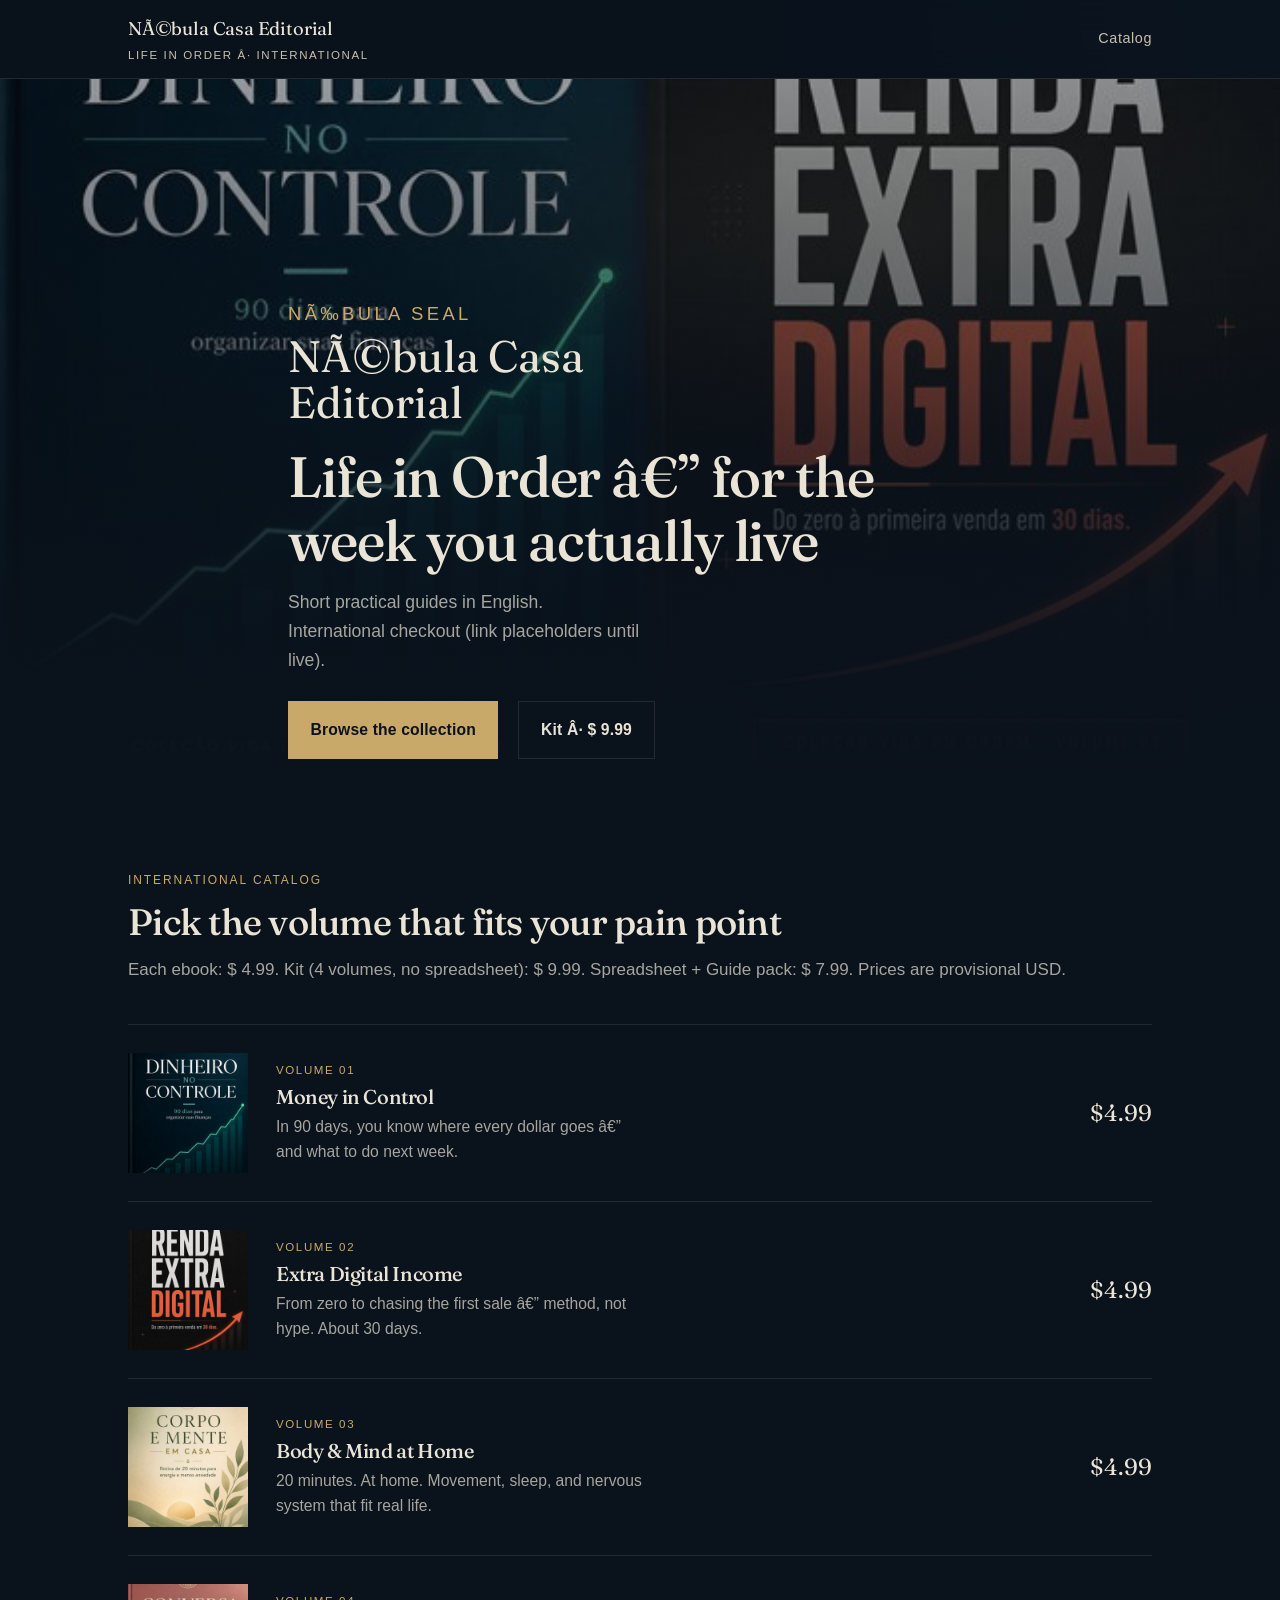
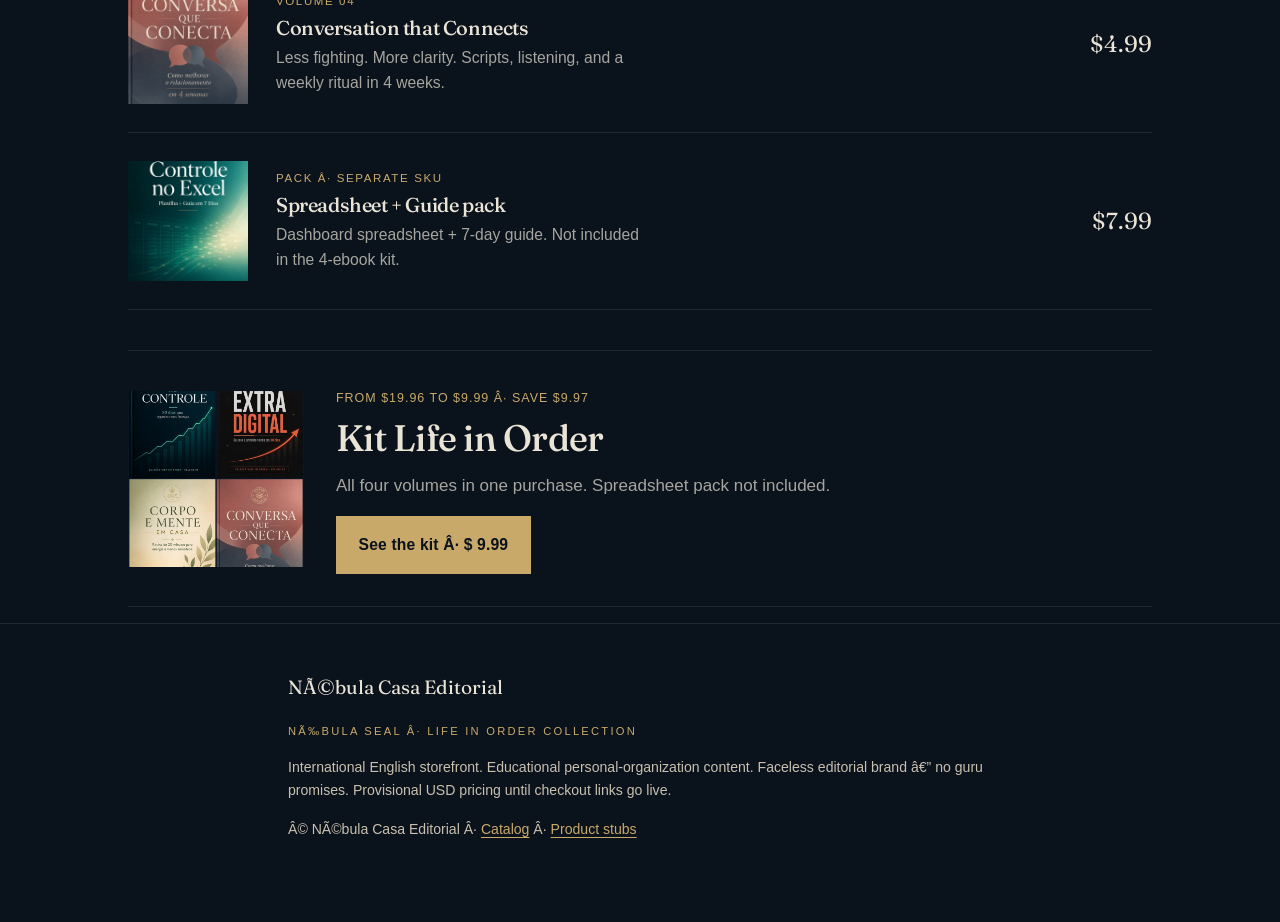
==== commit 380e2e89: "fix: point catalog footer to products README" ====
--- a/index.html
+++ b/index.html
@@ -1,10 +1,10 @@
-<!DOCTYPE html>
+﻿<!DOCTYPE html>
 <html lang="en">
 <head>
   <meta charset="utf-8">
   <meta name="viewport" content="width=device-width, initial-scale=1">
-  <title>Life in Order Collection — Nébula Casa Editorial (International)</title>
-  <meta name="description" content="English storefront for Nébula Casa Editorial. Practical PDF guides: money, income, body & mind, conversation. Ebooks $4.99 · Kit $9.99 · Spreadsheet pack $7.99.">
+  <title>Life in Order Collection â€” NÃ©bula Casa Editorial (International)</title>
+  <meta name="description" content="English storefront for NÃ©bula Casa Editorial. Practical PDF guides: money, income, body & mind, conversation. Ebooks $4.99 Â· Kit $9.99 Â· Spreadsheet pack $7.99.">
   <link rel="preconnect" href="https://fonts.googleapis.com">
   <link rel="preconnect" href="https://fonts.gstatic.com" crossorigin>
   <link href="https://fonts.googleapis.com/css2?family=Fraunces:opsz,wght@9..144,400;9..144,500;9..144,600&family=Sora:wght@400;500;600;700&display=swap" rel="stylesheet">
@@ -14,8 +14,8 @@
   <header class="topbar">
     <div class="topbar__inner">
       <a class="brand" href="index.html">
-        <span class="brand__name">Nébula Casa Editorial</span>
-        <span class="brand__tag">Life in Order · International</span>
+        <span class="brand__name">NÃ©bula Casa Editorial</span>
+        <span class="brand__tag">Life in Order Â· International</span>
       </a>
       <a class="nav-link" href="#catalog">Catalog</a>
     </div>
@@ -28,14 +28,14 @@
     <div class="hero__shade" aria-hidden="true"></div>
     <div class="hero__content">
       <p class="hero__brand">
-        <span>NÉBULA seal</span>
-        Nébula Casa Editorial
+        <span>NÃ‰BULA seal</span>
+        NÃ©bula Casa Editorial
       </p>
-      <h1>Life in Order — for the week you actually live</h1>
+      <h1>Life in Order â€” for the week you actually live</h1>
       <p class="hero__sub">Short practical guides in English. International checkout (link placeholders until live).</p>
       <div class="cta-row">
         <a class="btn" href="#catalog">Browse the collection</a>
-        <a class="btn btn--ghost" href="kit-life-in-order.html">Kit · $&nbsp;9.99</a>
+        <a class="btn btn--ghost" href="kit-life-in-order.html">Kit Â· $&nbsp;9.99</a>
       </div>
     </div>
   </section>
@@ -55,7 +55,7 @@
         <div>
           <div class="catalog-row__meta">Volume 01</div>
           <h3>Money in Control</h3>
-          <p>In 90 days, you know where every dollar goes — and what to do next week.</p>
+          <p>In 90 days, you know where every dollar goes â€” and what to do next week.</p>
         </div>
         <div class="catalog-row__price">$4.99</div>
       </a>
@@ -66,7 +66,7 @@
         <div>
           <div class="catalog-row__meta">Volume 02</div>
           <h3>Extra Digital Income</h3>
-          <p>From zero to chasing the first sale — method, not hype. About 30 days.</p>
+          <p>From zero to chasing the first sale â€” method, not hype. About 30 days.</p>
         </div>
         <div class="catalog-row__price">$4.99</div>
       </a>
@@ -97,7 +97,7 @@
           <img src="img/06-planilha-controle-financeiro.jpg" alt="Cover: Spreadsheet + Guide pack" width="300" height="300" loading="lazy">
         </div>
         <div>
-          <div class="catalog-row__meta">Pack · separate SKU</div>
+          <div class="catalog-row__meta">Pack Â· separate SKU</div>
           <h3>Spreadsheet + Guide pack</h3>
           <p>Dashboard spreadsheet + 7-day guide. Not included in the 4-ebook kit.</p>
         </div>
@@ -110,11 +110,11 @@
         <img src="img/05-kit-vida-em-ordem.jpg" alt="Cover: Kit Life in Order" width="400" height="400" loading="lazy">
       </a>
       <div>
-        <span class="kit-strip__save">From $19.96 to $9.99 · save $9.97</span>
+        <span class="kit-strip__save">From $19.96 to $9.99 Â· save $9.97</span>
         <h2>Kit Life in Order</h2>
         <p>All four volumes in one purchase. Spreadsheet pack not included.</p>
         <div class="cta-row">
-          <a class="btn" href="kit-life-in-order.html">See the kit · $&nbsp;9.99</a>
+          <a class="btn" href="kit-life-in-order.html">See the kit Â· $&nbsp;9.99</a>
         </div>
       </div>
     </aside>
@@ -122,10 +122,10 @@
 
   <footer class="site-footer">
     <div class="container">
-      <div class="site-footer__brand">Nébula Casa Editorial</div>
-      <p class="selo">NÉBULA seal · Life in Order collection</p>
-      <p class="site-footer__legal">International English storefront. Educational personal-organization content. Faceless editorial brand — no guru promises. Provisional USD pricing until checkout links go live.</p>
-      <p class="site-footer__copy">© Nébula Casa Editorial · <a href="index.html">Catalog</a> · <a href="products/">Product stubs</a></p>
+      <div class="site-footer__brand">NÃ©bula Casa Editorial</div>
+      <p class="selo">NÃ‰BULA seal Â· Life in Order collection</p>
+      <p class="site-footer__legal">International English storefront. Educational personal-organization content. Faceless editorial brand â€” no guru promises. Provisional USD pricing until checkout links go live.</p>
+      <p class="site-footer__copy">Â© NÃ©bula Casa Editorial Â· <a href="index.html">Catalog</a> Â· <a href="products/README.md">Product stubs</a></p>
     </div>
   </footer>
   <script src="js/intl.js"></script>
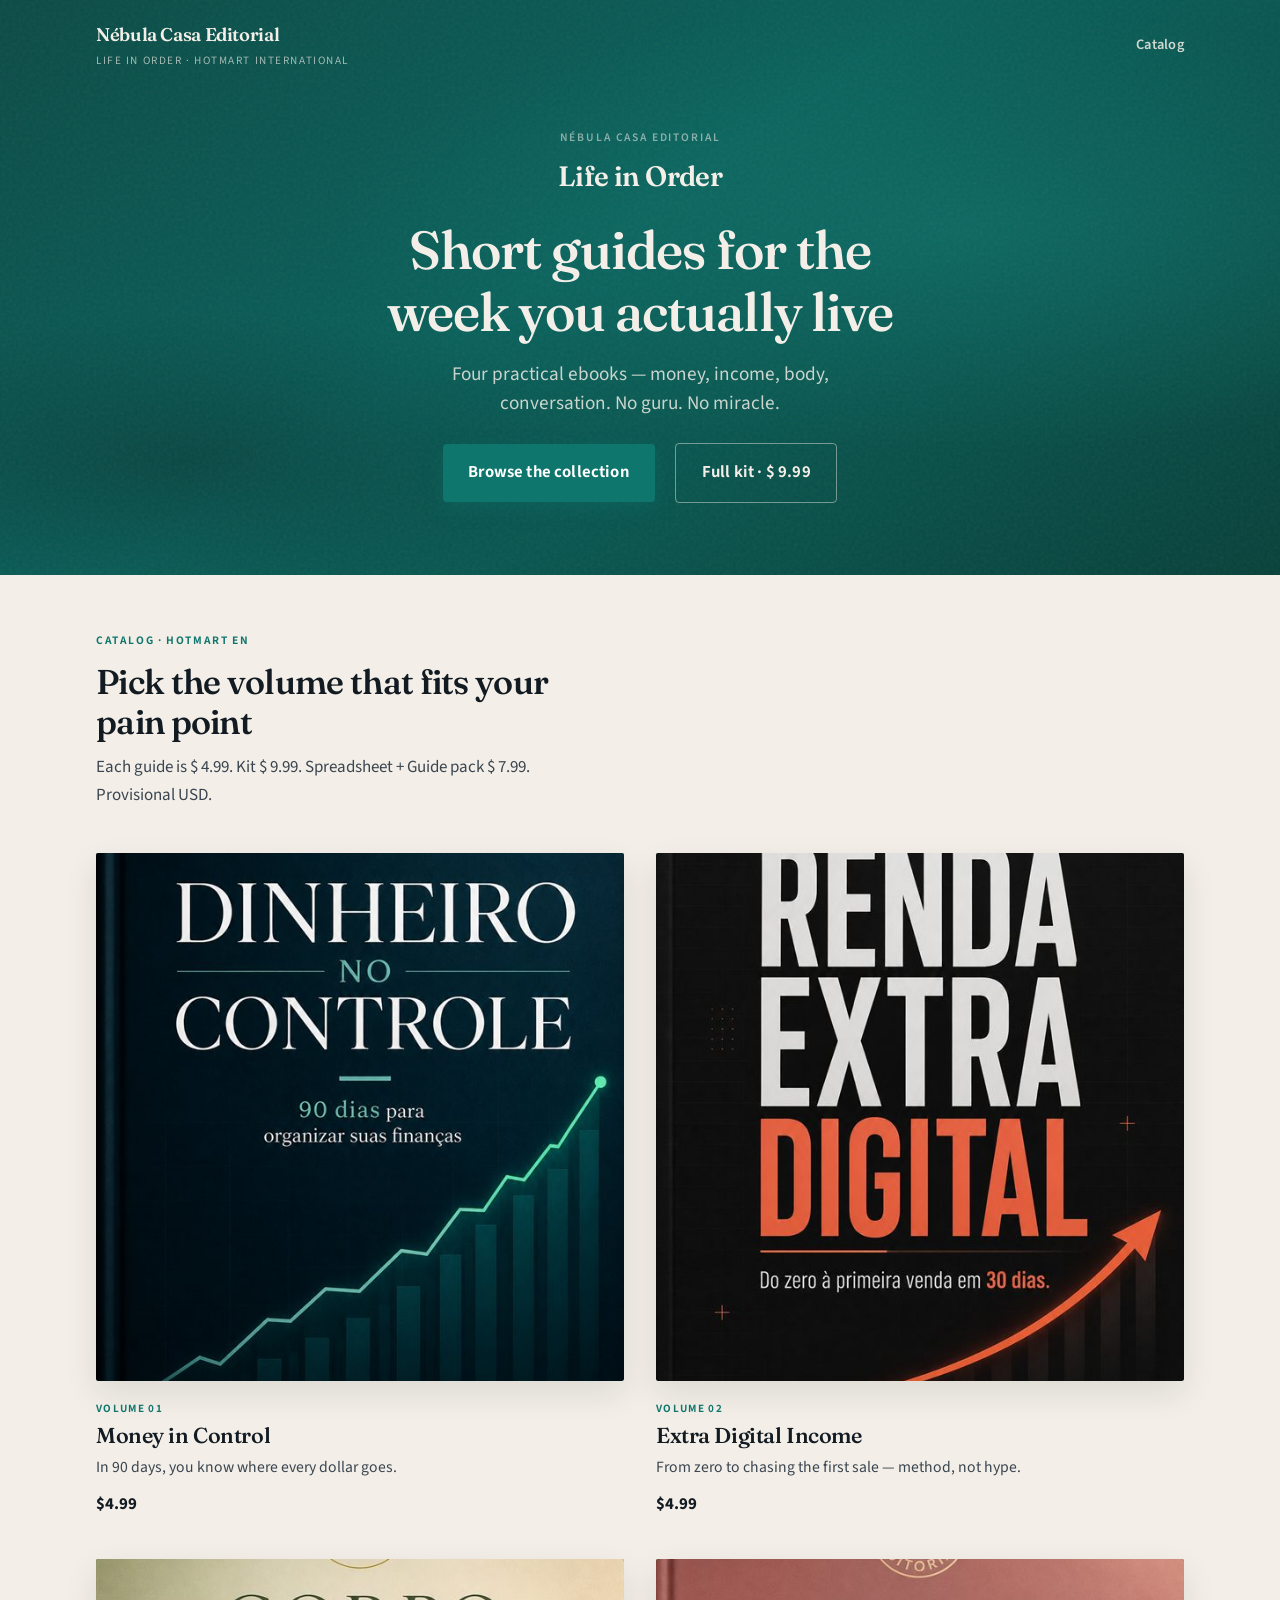
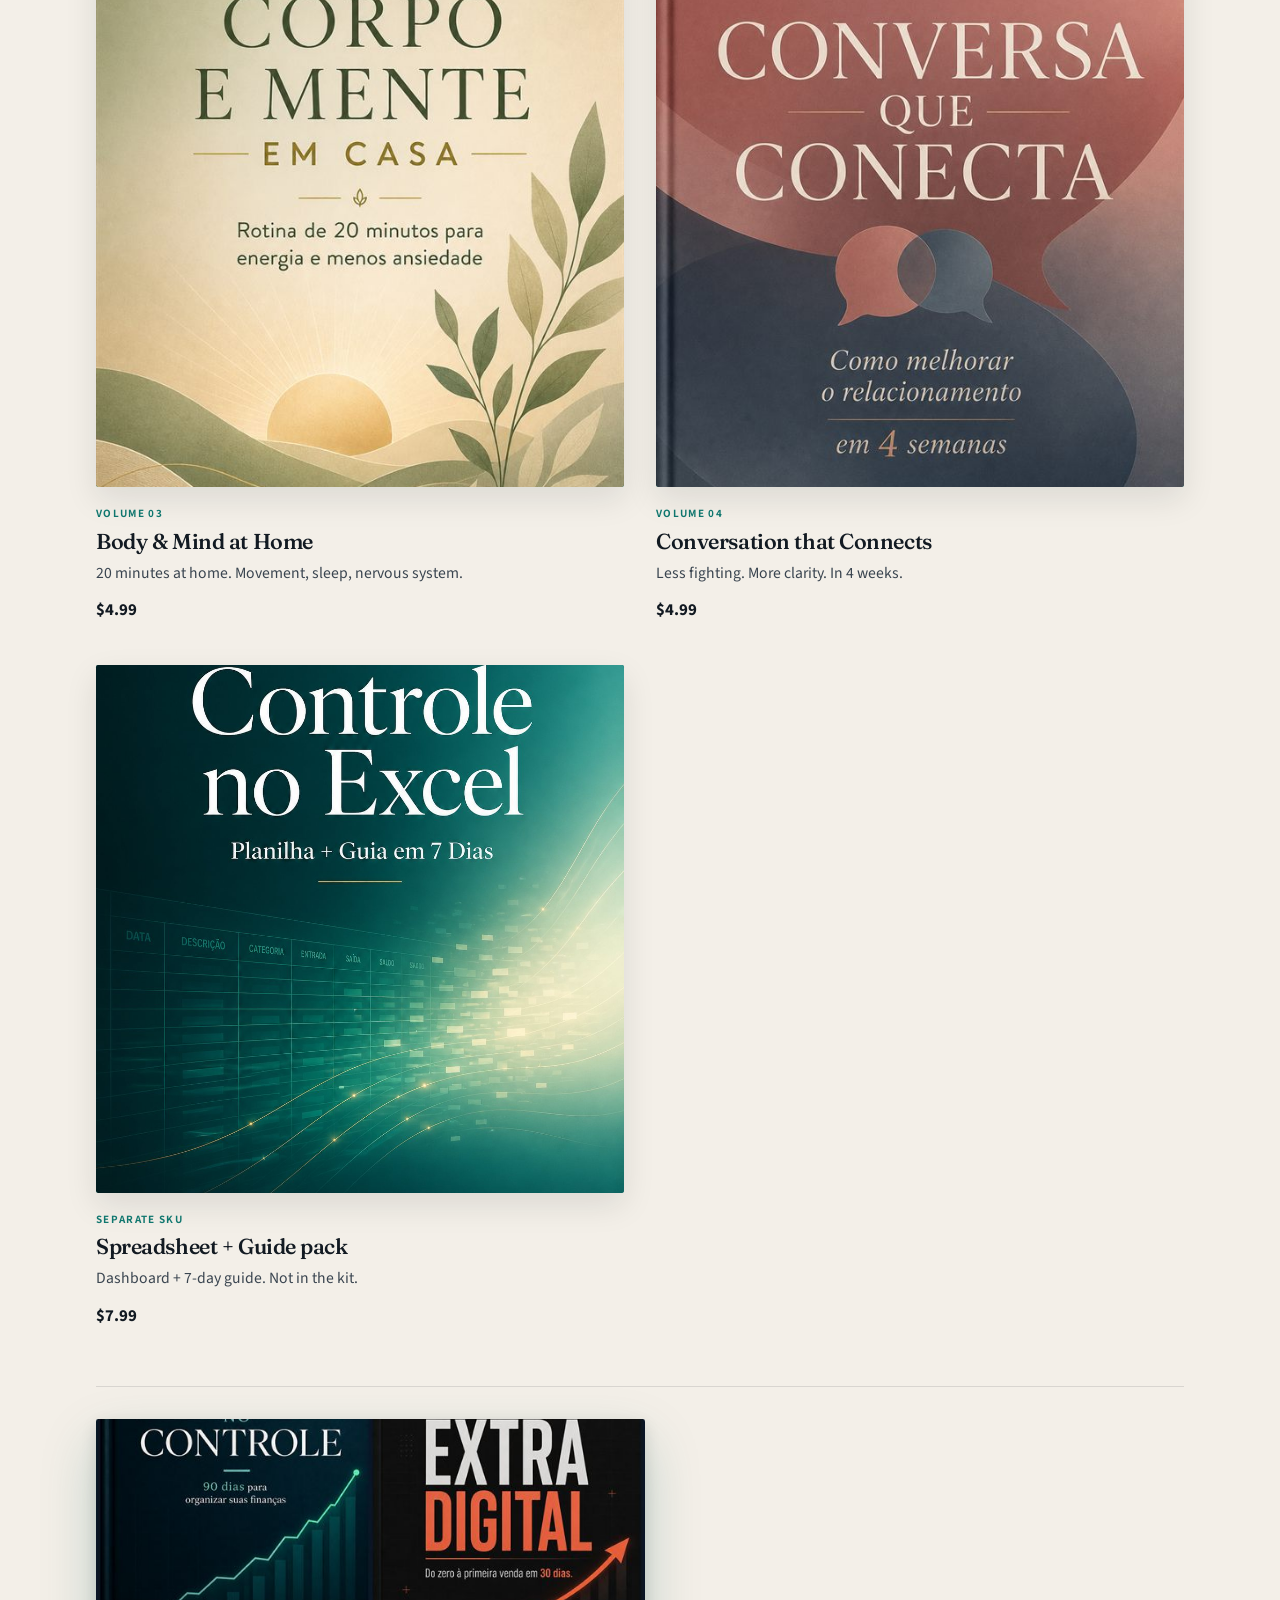
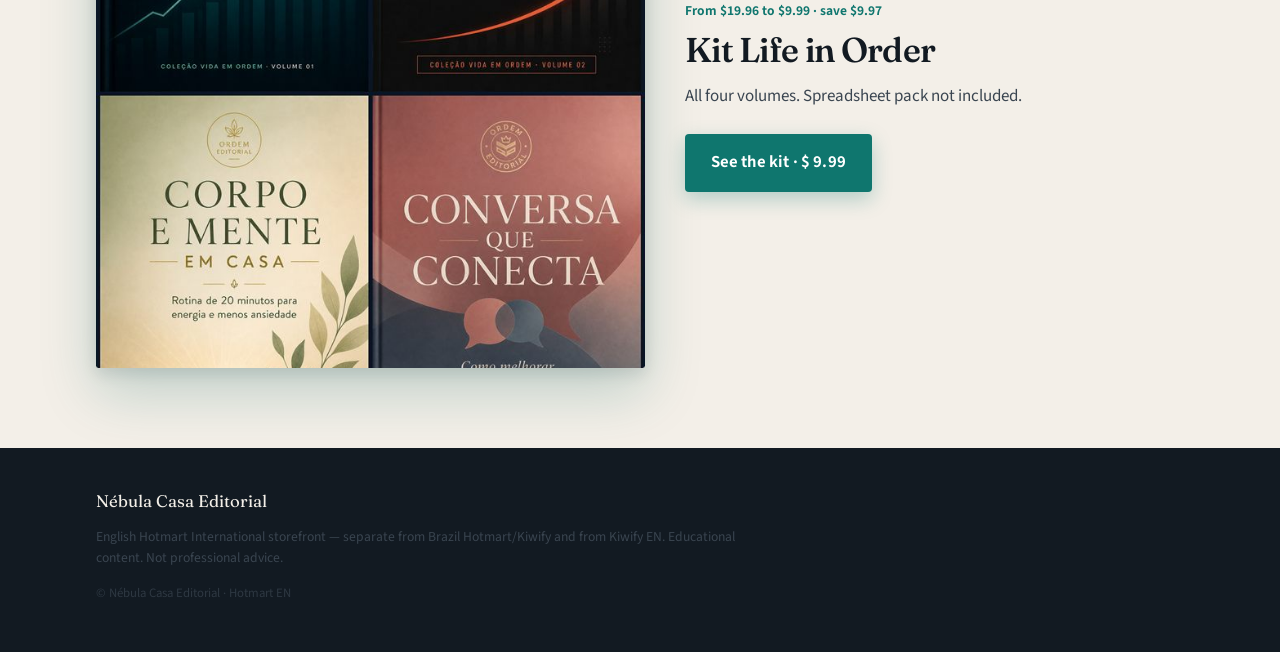
==== commit 9f194b19: "fix: Hotmart EN storefront (loja.css + #paste-hotmart-intl-checkout) — isolated publish" ====
--- a/index.html
+++ b/index.html
@@ -1,133 +1,28 @@
-﻿<!DOCTYPE html>
+<!DOCTYPE html>
 <html lang="en">
 <head>
   <meta charset="utf-8">
   <meta name="viewport" content="width=device-width, initial-scale=1">
-  <title>Life in Order Collection â€” NÃ©bula Casa Editorial (International)</title>
-  <meta name="description" content="English storefront for NÃ©bula Casa Editorial. Practical PDF guides: money, income, body & mind, conversation. Ebooks $4.99 Â· Kit $9.99 Â· Spreadsheet pack $7.99.">
+  <title>Life in Order Collection — Nébula Casa Editorial (Hotmart EN)</title>
+  <meta name="description" content="English Hotmart storefront. Ebooks $4.99 · Kit $9.99 · Spreadsheet pack $7.99.">
   <link rel="preconnect" href="https://fonts.googleapis.com">
   <link rel="preconnect" href="https://fonts.gstatic.com" crossorigin>
-  <link href="https://fonts.googleapis.com/css2?family=Fraunces:opsz,wght@9..144,400;9..144,500;9..144,600&family=Sora:wght@400;500;600;700&display=swap" rel="stylesheet">
-  <link rel="stylesheet" href="css/intl.css">
+  <link href="https://fonts.googleapis.com/css2?family=Fraunces:opsz,wght@9..144,500;9..144,600;9..144,700&family=Source+Sans+3:wght@400;600;650;700&display=swap" rel="stylesheet">
+  <link rel="stylesheet" href="css/loja.css">
 </head>
 <body>
-  <header class="topbar">
-    <div class="topbar__inner">
-      <a class="brand" href="index.html">
-        <span class="brand__name">NÃ©bula Casa Editorial</span>
-        <span class="brand__tag">Life in Order Â· International</span>
-      </a>
-      <a class="nav-link" href="#catalog">Catalog</a>
-    </div>
-  </header>
-
-  <section class="hero hero--home">
-    <div class="hero__media" aria-hidden="true">
-      <img src="img/05-kit-vida-em-ordem.jpg" alt="" width="1200" height="1200">
-    </div>
-    <div class="hero__shade" aria-hidden="true"></div>
-    <div class="hero__content">
-      <p class="hero__brand">
-        <span>NÃ‰BULA seal</span>
-        NÃ©bula Casa Editorial
-      </p>
-      <h1>Life in Order â€” for the week you actually live</h1>
-      <p class="hero__sub">Short practical guides in English. International checkout (link placeholders until live).</p>
-      <div class="cta-row">
-        <a class="btn" href="#catalog">Browse the collection</a>
-        <a class="btn btn--ghost" href="kit-life-in-order.html">Kit Â· $&nbsp;9.99</a>
-      </div>
-    </div>
-  </section>
-
-  <main id="catalog" class="container container--wide">
-    <div class="catalog-intro reveal">
-      <span class="section__label">International catalog</span>
-      <h2>Pick the volume that fits your pain point</h2>
-      <p>Each ebook: $&nbsp;4.99. Kit (4 volumes, no spreadsheet): $&nbsp;9.99. Spreadsheet + Guide pack: $&nbsp;7.99. Prices are provisional USD.</p>
-    </div>
-
-    <div class="catalog-list">
-      <a class="catalog-row reveal" href="money-in-control.html">
-        <div class="catalog-row__cover">
-          <img src="img/01-dinheiro-no-controle.jpg" alt="Cover: Money in Control" width="300" height="300" loading="lazy">
-        </div>
-        <div>
-          <div class="catalog-row__meta">Volume 01</div>
-          <h3>Money in Control</h3>
-          <p>In 90 days, you know where every dollar goes â€” and what to do next week.</p>
-        </div>
-        <div class="catalog-row__price">$4.99</div>
-      </a>
-      <a class="catalog-row reveal" href="extra-digital-income.html">
-        <div class="catalog-row__cover">
-          <img src="img/02-renda-extra-digital.jpg" alt="Cover: Extra Digital Income" width="300" height="300" loading="lazy">
-        </div>
-        <div>
-          <div class="catalog-row__meta">Volume 02</div>
-          <h3>Extra Digital Income</h3>
-          <p>From zero to chasing the first sale â€” method, not hype. About 30 days.</p>
-        </div>
-        <div class="catalog-row__price">$4.99</div>
-      </a>
-      <a class="catalog-row reveal" href="body-and-mind-at-home.html">
-        <div class="catalog-row__cover">
-          <img src="img/03-corpo-e-mente.jpg" alt="Cover: Body & Mind at Home" width="300" height="300" loading="lazy">
-        </div>
-        <div>
-          <div class="catalog-row__meta">Volume 03</div>
-          <h3>Body &amp; Mind at Home</h3>
-          <p>20 minutes. At home. Movement, sleep, and nervous system that fit real life.</p>
-        </div>
-        <div class="catalog-row__price">$4.99</div>
-      </a>
-      <a class="catalog-row reveal" href="conversation-that-connects.html">
-        <div class="catalog-row__cover">
-          <img src="img/04-conversa-que-conecta.jpg" alt="Cover: Conversation that Connects" width="300" height="300" loading="lazy">
-        </div>
-        <div>
-          <div class="catalog-row__meta">Volume 04</div>
-          <h3>Conversation that Connects</h3>
-          <p>Less fighting. More clarity. Scripts, listening, and a weekly ritual in 4 weeks.</p>
-        </div>
-        <div class="catalog-row__price">$4.99</div>
-      </a>
-      <a class="catalog-row reveal" href="spreadsheet-control-pack.html">
-        <div class="catalog-row__cover">
-          <img src="img/06-planilha-controle-financeiro.jpg" alt="Cover: Spreadsheet + Guide pack" width="300" height="300" loading="lazy">
-        </div>
-        <div>
-          <div class="catalog-row__meta">Pack Â· separate SKU</div>
-          <h3>Spreadsheet + Guide pack</h3>
-          <p>Dashboard spreadsheet + 7-day guide. Not included in the 4-ebook kit.</p>
-        </div>
-        <div class="catalog-row__price">$7.99</div>
-      </a>
-    </div>
-
-    <aside class="kit-strip reveal">
-      <a class="kit-strip__cover" href="kit-life-in-order.html">
-        <img src="img/05-kit-vida-em-ordem.jpg" alt="Cover: Kit Life in Order" width="400" height="400" loading="lazy">
-      </a>
-      <div>
-        <span class="kit-strip__save">From $19.96 to $9.99 Â· save $9.97</span>
-        <h2>Kit Life in Order</h2>
-        <p>All four volumes in one purchase. Spreadsheet pack not included.</p>
-        <div class="cta-row">
-          <a class="btn" href="kit-life-in-order.html">See the kit Â· $&nbsp;9.99</a>
-        </div>
-      </div>
-    </aside>
-  </main>
-
-  <footer class="site-footer">
-    <div class="container">
-      <div class="site-footer__brand">NÃ©bula Casa Editorial</div>
-      <p class="selo">NÃ‰BULA seal Â· Life in Order collection</p>
-      <p class="site-footer__legal">International English storefront. Educational personal-organization content. Faceless editorial brand â€” no guru promises. Provisional USD pricing until checkout links go live.</p>
-      <p class="site-footer__copy">Â© NÃ©bula Casa Editorial Â· <a href="index.html">Catalog</a> Â· <a href="products/README.md">Product stubs</a></p>
-    </div>
-  </footer>
-  <script src="js/intl.js"></script>
-</body>
-</html>+  <header class="site-header"><div class="container site-header__inner"><a class="brand" href="index.html"><span class="brand__name">Nébula Casa Editorial</span><span class="brand__tag">Life in Order · Hotmart International</span></a><a class="nav-link" href="#catalog">Catalog</a></div></header>
+  <section class="hero hero--catalog"><div class="hero__bg" aria-hidden="true"></div><div class="hero__texture" aria-hidden="true"></div><div class="hero__inner"><div class="hero__copy"><p class="hero__brand"><span class="hero__eyebrow">Nébula Casa Editorial</span>Life in Order</p><h1>Short guides for the week you actually live</h1><p class="hero__sub">Four practical ebooks — money, income, body, conversation. No guru. No miracle.</p><div class="cta-group"><a class="btn-cta" href="#catalog">Browse the collection</a><a class="btn-cta btn-cta--ghost" href="kit.html">Full kit · $&nbsp;9.99</a></div></div></div></section>
+  <main id="catalog" class="catalog section--cream"><div class="container"><div class="catalog__intro reveal"><span class="section__label">Catalog · Hotmart EN</span><h2>Pick the volume that fits your pain point</h2><p>Each guide is $&nbsp;4.99. Kit $&nbsp;9.99. Spreadsheet + Guide pack $&nbsp;7.99. Provisional USD.</p></div>
+  <div class="product-grid">
+    <a class="product-link reveal" href="money-in-control.html"><div class="product-link__cover"><img src="img/01-dinheiro-no-controle.jpg" alt="" width="600" height="600" loading="lazy"></div><div class="product-link__meta">Volume 01</div><h3>Money in Control</h3><p class="product-link__desc">In 90 days, you know where every dollar goes.</p><div class="product-link__price">$4.99</div></a>
+    <a class="product-link reveal" href="extra-digital-income.html"><div class="product-link__cover"><img src="img/02-renda-extra-digital.jpg" alt="" width="600" height="600" loading="lazy"></div><div class="product-link__meta">Volume 02</div><h3>Extra Digital Income</h3><p class="product-link__desc">From zero to chasing the first sale — method, not hype.</p><div class="product-link__price">$4.99</div></a>
+    <a class="product-link reveal" href="body-and-mind-at-home.html"><div class="product-link__cover"><img src="img/03-corpo-e-mente.jpg" alt="" width="600" height="600" loading="lazy"></div><div class="product-link__meta">Volume 03</div><h3>Body &amp; Mind at Home</h3><p class="product-link__desc">20 minutes at home. Movement, sleep, nervous system.</p><div class="product-link__price">$4.99</div></a>
+    <a class="product-link reveal" href="conversation-that-connects.html"><div class="product-link__cover"><img src="img/04-conversa-que-conecta.jpg" alt="" width="600" height="600" loading="lazy"></div><div class="product-link__meta">Volume 04</div><h3>Conversation that Connects</h3><p class="product-link__desc">Less fighting. More clarity. In 4 weeks.</p><div class="product-link__price">$4.99</div></a>
+    <a class="product-link reveal" href="spreadsheet-control-pack.html"><div class="product-link__cover"><img src="img/06-planilha-controle-financeiro.jpg" alt="" width="600" height="600" loading="lazy"></div><div class="product-link__meta">Separate SKU</div><h3>Spreadsheet + Guide pack</h3><p class="product-link__desc">Dashboard + 7-day guide. Not in the kit.</p><div class="product-link__price">$7.99</div></a>
+  </div>
+  <aside class="kit-banner reveal"><a class="kit-banner__cover" href="kit.html"><img src="img/05-kit-vida-em-ordem.jpg" alt="" width="700" height="700" loading="lazy"></a><div><span class="kit-banner__save">From $19.96 to $9.99 · save $9.97</span><h2>Kit Life in Order</h2><p>All four volumes. Spreadsheet pack not included.</p><div class="cta-group"><a class="btn-cta" href="kit.html">See the kit · $&nbsp;9.99</a></div></div></aside>
+  </div></main>
+  <footer class="site-footer"><div class="container"><div class="site-footer__brand">Nébula Casa Editorial</div><p class="site-footer__legal">English Hotmart International storefront — separate from Brazil Hotmart/Kiwify and from Kiwify EN. Educational content. Not professional advice.</p><p class="site-footer__copy">© Nébula Casa Editorial · Hotmart EN</p></div></footer>
+  <script src="js/loja.js"></script>
+</body></html>
--- a/css/loja.css
+++ b/css/loja.css
@@ -0,0 +1,831 @@
+/* Nébula Casa Editorial — loja */
+:root {
+  --primary: #0f766e;
+  --deep: #085f59;
+  --cream: #f3efe8;
+  --cream-dark: #e8e2d6;
+  --ink: #121a22;
+  --ink-soft: #3a4550;
+  --paper: #faf8f4;
+  --line: rgba(18, 26, 34, 0.12);
+  --white: #ffffff;
+  --font-display: "Fraunces", Georgia, "Times New Roman", serif;
+  --font-body: "Source Sans 3", "Source Sans Pro", system-ui, sans-serif;
+  --max: 68rem;
+  --narrow: 40rem;
+  --radius: 0.25rem;
+  --shadow-cover: 0 1.5rem 3.5rem rgba(8, 95, 89, 0.22),
+    0 0.35rem 1rem rgba(18, 26, 34, 0.12);
+  --ease: cubic-bezier(0.22, 1, 0.36, 1);
+}
+
+*,
+*::before,
+*::after {
+  box-sizing: border-box;
+}
+
+html {
+  scroll-behavior: smooth;
+}
+
+body {
+  margin: 0;
+  font-family: var(--font-body);
+  font-size: 1.0625rem;
+  line-height: 1.65;
+  color: var(--ink);
+  background: var(--cream);
+  -webkit-font-smoothing: antialiased;
+}
+
+img {
+  max-width: 100%;
+  height: auto;
+  display: block;
+}
+
+a {
+  color: var(--deep);
+  text-underline-offset: 0.15em;
+}
+
+a:hover {
+  color: var(--primary);
+}
+
+h1,
+h2,
+h3 {
+  font-family: var(--font-display);
+  font-weight: 550;
+  line-height: 1.15;
+  letter-spacing: -0.02em;
+  color: var(--ink);
+  margin: 0 0 0.75rem;
+}
+
+h1 {
+  font-size: clamp(2.15rem, 5vw, 3.35rem);
+}
+
+h2 {
+  font-size: clamp(1.65rem, 3.2vw, 2.15rem);
+}
+
+h3 {
+  font-size: 1.2rem;
+}
+
+p {
+  margin: 0 0 1rem;
+  color: var(--ink-soft);
+}
+
+.container {
+  width: min(100% - 2rem, var(--max));
+  margin-inline: auto;
+}
+
+.container--narrow {
+  width: min(100% - 2rem, var(--narrow));
+}
+
+/* —— Header —— */
+.site-header {
+  position: absolute;
+  inset: 0 0 auto;
+  z-index: 20;
+  padding: 1.25rem 0;
+}
+
+.site-header__inner {
+  display: flex;
+  align-items: center;
+  justify-content: space-between;
+  gap: 1rem;
+}
+
+.brand {
+  display: inline-flex;
+  flex-direction: column;
+  gap: 0.1rem;
+  text-decoration: none;
+  color: inherit;
+}
+
+.brand__name {
+  font-family: var(--font-display);
+  font-size: 1.15rem;
+  font-weight: 600;
+  letter-spacing: -0.02em;
+  color: var(--cream);
+}
+
+.brand__tag {
+  font-size: 0.7rem;
+  letter-spacing: 0.14em;
+  text-transform: uppercase;
+  color: rgba(243, 239, 232, 0.65);
+}
+
+.brand--ink .brand__name {
+  color: var(--ink);
+}
+
+.brand--ink .brand__tag {
+  color: var(--ink-soft);
+}
+
+.nav-link {
+  font-size: 0.9rem;
+  font-weight: 600;
+  color: rgba(243, 239, 232, 0.85);
+  text-decoration: none;
+  letter-spacing: 0.02em;
+}
+
+.nav-link:hover {
+  color: var(--cream);
+}
+
+.nav-link--ink {
+  color: var(--ink-soft);
+}
+
+.nav-link--ink:hover {
+  color: var(--deep);
+}
+
+/* —— Buttons —— */
+.btn-cta {
+  display: inline-flex;
+  align-items: center;
+  justify-content: center;
+  gap: 0.5rem;
+  padding: 0.95rem 1.6rem;
+  background: var(--primary);
+  color: var(--white);
+  font-family: var(--font-body);
+  font-size: 1.05rem;
+  font-weight: 650;
+  letter-spacing: 0.01em;
+  text-decoration: none;
+  border: none;
+  border-radius: var(--radius);
+  cursor: pointer;
+  transition: background 0.2s var(--ease), transform 0.2s var(--ease),
+    box-shadow 0.2s var(--ease);
+  box-shadow: 0 0.45rem 1.25rem rgba(15, 118, 110, 0.28);
+}
+
+.btn-cta:hover {
+  background: var(--deep);
+  color: var(--white);
+  transform: translateY(-1px);
+}
+
+.btn-cta:active {
+  transform: translateY(0);
+}
+
+.btn-cta--ghost {
+  background: transparent;
+  color: var(--cream);
+  box-shadow: none;
+  border: 1.5px solid rgba(243, 239, 232, 0.45);
+}
+
+.btn-cta--ghost:hover {
+  background: rgba(243, 239, 232, 0.1);
+  color: var(--cream);
+  border-color: var(--cream);
+}
+
+.btn-cta__price {
+  opacity: 0.92;
+  font-weight: 700;
+}
+
+.cta-group {
+  display: flex;
+  flex-wrap: wrap;
+  align-items: center;
+  gap: 0.85rem 1.25rem;
+  margin-top: 1.5rem;
+}
+
+.cta-note {
+  font-size: 0.88rem;
+  color: rgba(243, 239, 232, 0.7);
+  margin: 0;
+}
+
+.section .cta-note {
+  color: var(--ink-soft);
+}
+
+/* —— Hero (product) —— */
+.hero {
+  position: relative;
+  min-height: 100vh;
+  min-height: 100dvh;
+  display: grid;
+  align-items: stretch;
+  background: var(--deep);
+  color: var(--cream);
+  overflow: hidden;
+}
+
+.hero__bg {
+  position: absolute;
+  inset: 0;
+  background:
+    radial-gradient(ellipse 70% 55% at 75% 40%, rgba(15, 118, 110, 0.55), transparent 70%),
+    radial-gradient(ellipse 50% 40% at 15% 80%, rgba(8, 50, 48, 0.5), transparent 65%),
+    linear-gradient(145deg, #0a4a45 0%, var(--deep) 45%, #064039 100%);
+  z-index: 0;
+}
+
+.hero__texture {
+  position: absolute;
+  inset: 0;
+  opacity: 0.07;
+  background-image: url("data:image/svg+xml,%3Csvg viewBox='0 0 200 200' xmlns='http://www.w3.org/2000/svg'%3E%3Cfilter id='n'%3E%3CfeTurbulence type='fractalNoise' baseFrequency='0.85' numOctaves='4' stitchTiles='stitch'/%3E%3C/filter%3E%3Crect width='100%25' height='100%25' filter='url(%23n)'/%3E%3C/svg%3E");
+  pointer-events: none;
+  z-index: 1;
+}
+
+.hero__inner {
+  position: relative;
+  z-index: 2;
+  display: grid;
+  grid-template-columns: 1fr 1fr;
+  gap: 2.5rem 3rem;
+  align-items: center;
+  width: min(100% - 2rem, var(--max));
+  margin: 0 auto;
+  padding: 7rem 0 4rem;
+  min-height: 100vh;
+  min-height: 100dvh;
+}
+
+.hero__copy {
+  max-width: 32rem;
+}
+
+.hero__brand {
+  font-family: var(--font-display);
+  font-size: clamp(1.35rem, 2.5vw, 1.75rem);
+  font-weight: 600;
+  letter-spacing: -0.02em;
+  color: var(--cream);
+  margin: 0 0 1.35rem;
+}
+
+.hero__eyebrow {
+  display: block;
+  font-family: var(--font-body);
+  font-size: 0.72rem;
+  font-weight: 600;
+  letter-spacing: 0.16em;
+  text-transform: uppercase;
+  color: rgba(243, 239, 232, 0.55);
+  margin-bottom: 0.35rem;
+}
+
+.hero h1 {
+  color: var(--cream);
+  margin-bottom: 1rem;
+}
+
+.hero__sub {
+  font-size: clamp(1.05rem, 2vw, 1.2rem);
+  line-height: 1.55;
+  color: rgba(243, 239, 232, 0.82);
+  margin: 0;
+  max-width: 28rem;
+}
+
+.hero__visual {
+  display: flex;
+  justify-content: center;
+  align-items: center;
+}
+
+.hero__cover {
+  width: min(100%, 22rem);
+  border-radius: 0.2rem;
+  box-shadow: var(--shadow-cover);
+  transform: rotate(1.5deg);
+}
+
+.hero--catalog {
+  min-height: auto;
+}
+
+.hero--catalog .hero__inner {
+  grid-template-columns: 1fr;
+  min-height: auto;
+  padding: 8rem 0 4.5rem;
+  text-align: center;
+  justify-items: center;
+}
+
+.hero--catalog .hero__copy {
+  max-width: 36rem;
+}
+
+.hero--catalog .hero__sub {
+  margin-inline: auto;
+}
+
+.hero--catalog .cta-group {
+  justify-content: center;
+}
+
+/* —— Sections —— */
+.section {
+  padding: 4.5rem 0;
+}
+
+.section--cream {
+  background: var(--cream);
+}
+
+.section--paper {
+  background: var(--paper);
+}
+
+.section--deep {
+  background: var(--deep);
+  color: var(--cream);
+}
+
+.section--deep h2,
+.section--deep h3 {
+  color: var(--cream);
+}
+
+.section--deep p {
+  color: rgba(243, 239, 232, 0.8);
+}
+
+.section__label {
+  display: block;
+  font-size: 0.72rem;
+  font-weight: 650;
+  letter-spacing: 0.14em;
+  text-transform: uppercase;
+  color: var(--primary);
+  margin-bottom: 0.75rem;
+}
+
+.section--deep .section__label {
+  color: rgba(243, 239, 232, 0.55);
+}
+
+.lead {
+  font-size: 1.2rem;
+  line-height: 1.55;
+  color: var(--ink);
+  max-width: 34rem;
+}
+
+.split {
+  display: grid;
+  grid-template-columns: 1fr 1fr;
+  gap: 2.5rem 3.5rem;
+  align-items: start;
+}
+
+.learn-list {
+  list-style: none;
+  margin: 1.5rem 0 0;
+  padding: 0;
+  counter-reset: learn;
+}
+
+.learn-list li {
+  position: relative;
+  padding: 1.1rem 0 1.1rem 3.25rem;
+  border-top: 1px solid var(--line);
+  color: var(--ink-soft);
+}
+
+.learn-list li:last-child {
+  border-bottom: 1px solid var(--line);
+}
+
+.learn-list li::before {
+  counter-increment: learn;
+  content: counter(learn, decimal-leading-zero);
+  position: absolute;
+  left: 0;
+  top: 1.15rem;
+  font-family: var(--font-display);
+  font-size: 1rem;
+  font-weight: 600;
+  color: var(--primary);
+}
+
+.learn-list strong {
+  display: block;
+  font-family: var(--font-display);
+  font-size: 1.1rem;
+  font-weight: 550;
+  color: var(--ink);
+  margin-bottom: 0.2rem;
+}
+
+.receive-list {
+  list-style: none;
+  margin: 1.25rem 0 0;
+  padding: 0;
+}
+
+.receive-list li {
+  position: relative;
+  padding: 0.55rem 0 0.55rem 1.5rem;
+  color: var(--ink-soft);
+}
+
+.receive-list li::before {
+  content: "";
+  position: absolute;
+  left: 0;
+  top: 1rem;
+  width: 0.55rem;
+  height: 0.55rem;
+  background: var(--primary);
+  border-radius: 1px;
+  transform: rotate(45deg);
+}
+
+.audience {
+  display: grid;
+  grid-template-columns: 1fr 1fr;
+  gap: 2rem;
+}
+
+.audience__col h3 {
+  margin-bottom: 1rem;
+}
+
+.audience__col ul {
+  margin: 0;
+  padding: 0;
+  list-style: none;
+}
+
+.audience__col li {
+  position: relative;
+  padding: 0.55rem 0 0.55rem 1.35rem;
+  color: var(--ink-soft);
+  border-top: 1px solid var(--line);
+}
+
+.audience__col li:last-child {
+  border-bottom: 1px solid var(--line);
+}
+
+.audience__col--yes li::before {
+  content: "";
+  position: absolute;
+  left: 0;
+  top: 1.05rem;
+  width: 0.55rem;
+  height: 0.2rem;
+  background: var(--primary);
+}
+
+.audience__col--no li::before {
+  content: "";
+  position: absolute;
+  left: 0;
+  top: 1.05rem;
+  width: 0.55rem;
+  height: 0.2rem;
+  background: rgba(18, 26, 34, 0.28);
+}
+
+.brand-block {
+  max-width: 36rem;
+}
+
+.brand-block p:last-child {
+  margin-bottom: 0;
+}
+
+/* —— Final CTA —— */
+.final-cta {
+  text-align: center;
+  padding: 4.5rem 0;
+}
+
+.final-cta h2 {
+  color: var(--cream);
+  margin-bottom: 0.75rem;
+}
+
+.final-cta p {
+  color: rgba(243, 239, 232, 0.78);
+  max-width: 28rem;
+  margin-inline: auto;
+  margin-bottom: 1.5rem;
+}
+
+.final-cta .cta-group {
+  justify-content: center;
+}
+
+/* —— Sticky bar —— */
+.sticky-cta {
+  position: fixed;
+  bottom: 0;
+  left: 0;
+  right: 0;
+  z-index: 40;
+  background: rgba(8, 95, 89, 0.96);
+  backdrop-filter: blur(10px);
+  border-top: 1px solid rgba(243, 239, 232, 0.12);
+  padding: 0.75rem 0;
+  transform: translateY(110%);
+  transition: transform 0.35s var(--ease);
+}
+
+.sticky-cta.is-visible {
+  transform: translateY(0);
+}
+
+.sticky-cta__inner {
+  display: flex;
+  align-items: center;
+  justify-content: space-between;
+  gap: 1rem;
+  width: min(100% - 1.5rem, var(--max));
+  margin-inline: auto;
+}
+
+.sticky-cta__text {
+  color: var(--cream);
+  font-size: 0.95rem;
+  margin: 0;
+}
+
+.sticky-cta__text strong {
+  font-family: var(--font-display);
+  font-weight: 550;
+}
+
+.sticky-cta .btn-cta {
+  padding: 0.7rem 1.2rem;
+  font-size: 0.95rem;
+  white-space: nowrap;
+  box-shadow: none;
+}
+
+body.has-sticky-cta {
+  padding-bottom: 4.5rem;
+}
+
+/* —— Catalog —— */
+.catalog {
+  padding: 3.5rem 0 5rem;
+}
+
+.catalog__intro {
+  max-width: 32rem;
+  margin-bottom: 2.75rem;
+}
+
+.product-grid {
+  display: grid;
+  grid-template-columns: repeat(2, 1fr);
+  gap: 2.5rem 2rem;
+}
+
+.product-link {
+  display: block;
+  text-decoration: none;
+  color: inherit;
+}
+
+.product-link__cover {
+  margin-bottom: 1.15rem;
+  overflow: hidden;
+  border-radius: 0.15rem;
+  background: var(--deep);
+  box-shadow: 0 0.75rem 2rem rgba(18, 26, 34, 0.1);
+  transition: transform 0.35s var(--ease), box-shadow 0.35s var(--ease);
+}
+
+.product-link:hover .product-link__cover {
+  transform: translateY(-4px);
+  box-shadow: 0 1.1rem 2.5rem rgba(8, 95, 89, 0.18);
+}
+
+.product-link__cover img {
+  width: 100%;
+  aspect-ratio: 1 / 1;
+  object-fit: cover;
+}
+
+.product-link__meta {
+  font-size: 0.7rem;
+  font-weight: 650;
+  letter-spacing: 0.12em;
+  text-transform: uppercase;
+  color: var(--primary);
+  margin-bottom: 0.35rem;
+}
+
+.product-link h3 {
+  font-size: 1.35rem;
+  margin-bottom: 0.4rem;
+  transition: color 0.2s;
+}
+
+.product-link:hover h3 {
+  color: var(--deep);
+}
+
+.product-link__desc {
+  font-size: 0.98rem;
+  color: var(--ink-soft);
+  margin: 0 0 0.65rem;
+}
+
+.product-link__price {
+  font-weight: 700;
+  color: var(--ink);
+  font-size: 1.05rem;
+}
+
+.kit-banner {
+  margin-top: 3.5rem;
+  display: grid;
+  grid-template-columns: 1.1fr 1fr;
+  gap: 2rem 2.5rem;
+  align-items: center;
+  padding: 2rem 0 0;
+  border-top: 1px solid var(--line);
+}
+
+.kit-banner__cover {
+  border-radius: 0.15rem;
+  box-shadow: var(--shadow-cover);
+  overflow: hidden;
+}
+
+.kit-banner__cover img {
+  width: 100%;
+  aspect-ratio: 1 / 1;
+  object-fit: cover;
+}
+
+.kit-banner__save {
+  display: inline-block;
+  font-size: 0.85rem;
+  font-weight: 650;
+  color: var(--primary);
+  margin-bottom: 0.5rem;
+}
+
+/* —— Footer —— */
+.site-footer {
+  padding: 2.5rem 0 3rem;
+  background: var(--ink);
+  color: rgba(243, 239, 232, 0.55);
+  font-size: 0.85rem;
+  line-height: 1.55;
+}
+
+.site-footer a {
+  color: rgba(243, 239, 232, 0.75);
+}
+
+.site-footer__brand {
+  font-family: var(--font-display);
+  font-size: 1.05rem;
+  color: var(--cream);
+  margin-bottom: 0.75rem;
+}
+
+.site-footer__legal {
+  max-width: 40rem;
+  margin: 0 0 1rem;
+}
+
+.site-footer__copy {
+  margin: 0;
+  font-size: 0.8rem;
+  opacity: 0.7;
+}
+
+/* —— Motion —— */
+.reveal {
+  opacity: 0;
+  transform: translateY(1.1rem);
+  transition: opacity 0.7s var(--ease), transform 0.7s var(--ease);
+}
+
+.reveal.is-in {
+  opacity: 1;
+  transform: none;
+}
+
+.hero__copy,
+.hero__visual {
+  animation: fade-up 0.9s var(--ease) both;
+}
+
+.hero__visual {
+  animation-delay: 0.15s;
+}
+
+@keyframes fade-up {
+  from {
+    opacity: 0;
+    transform: translateY(1.25rem);
+  }
+  to {
+    opacity: 1;
+    transform: none;
+  }
+}
+
+@media (prefers-reduced-motion: reduce) {
+  html {
+    scroll-behavior: auto;
+  }
+
+  .reveal,
+  .hero__copy,
+  .hero__visual,
+  .product-link__cover,
+  .btn-cta,
+  .sticky-cta {
+    animation: none !important;
+    transition: none !important;
+  }
+
+  .reveal {
+    opacity: 1;
+    transform: none;
+  }
+}
+
+/* —— Responsive —— */
+@media (max-width: 860px) {
+  .hero__inner {
+    grid-template-columns: 1fr;
+    padding: 6.5rem 0 3.5rem;
+    gap: 2rem;
+    min-height: auto;
+  }
+
+  .hero__visual {
+    order: -1;
+  }
+
+  .hero__cover {
+    width: min(100%, 16rem);
+    transform: none;
+  }
+
+  .hero {
+    min-height: auto;
+  }
+
+  .split,
+  .audience,
+  .product-grid,
+  .kit-banner {
+    grid-template-columns: 1fr;
+  }
+
+  .sticky-cta__text span {
+    display: none;
+  }
+}
+
+@media (max-width: 520px) {
+  .cta-group {
+    flex-direction: column;
+    align-items: stretch;
+  }
+
+  .btn-cta {
+    width: 100%;
+  }
+
+  .sticky-cta__inner {
+    flex-direction: column;
+    align-items: stretch;
+  }
+
+  .sticky-cta .btn-cta {
+    width: 100%;
+  }
+}
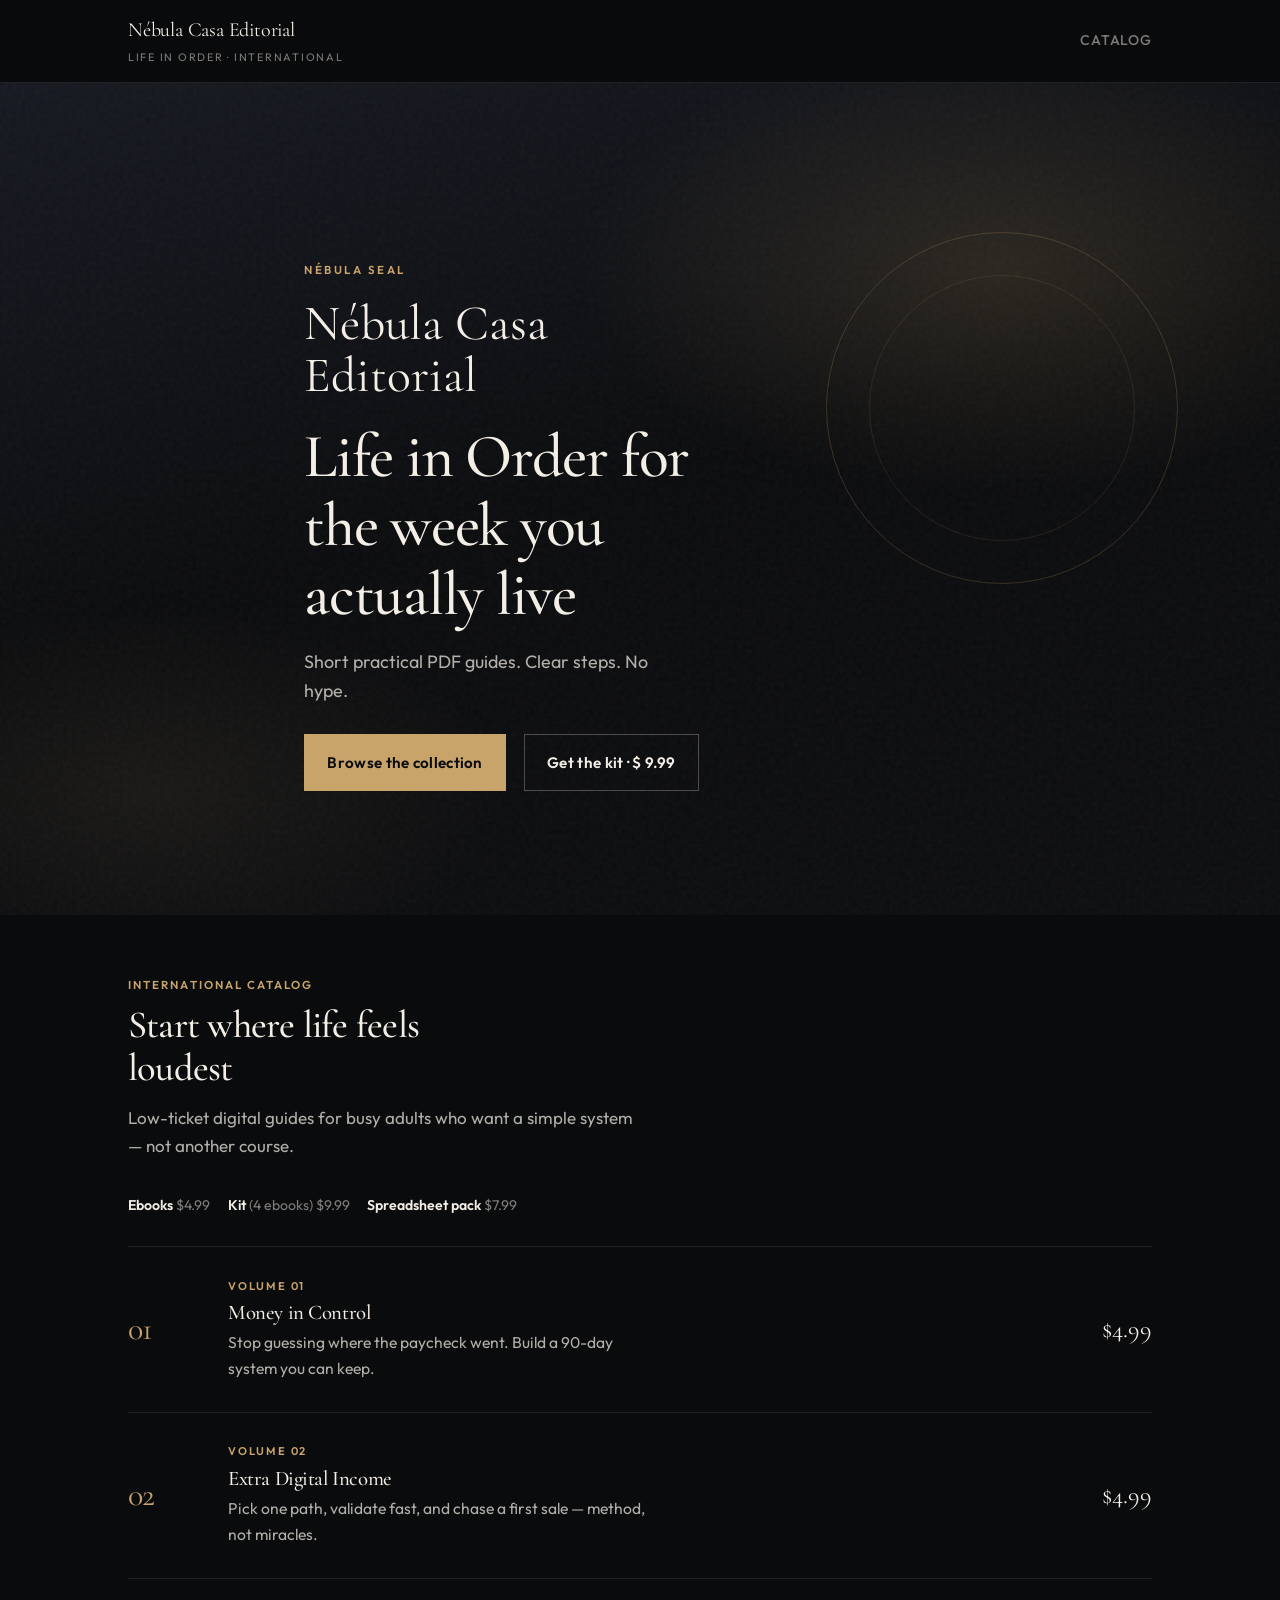
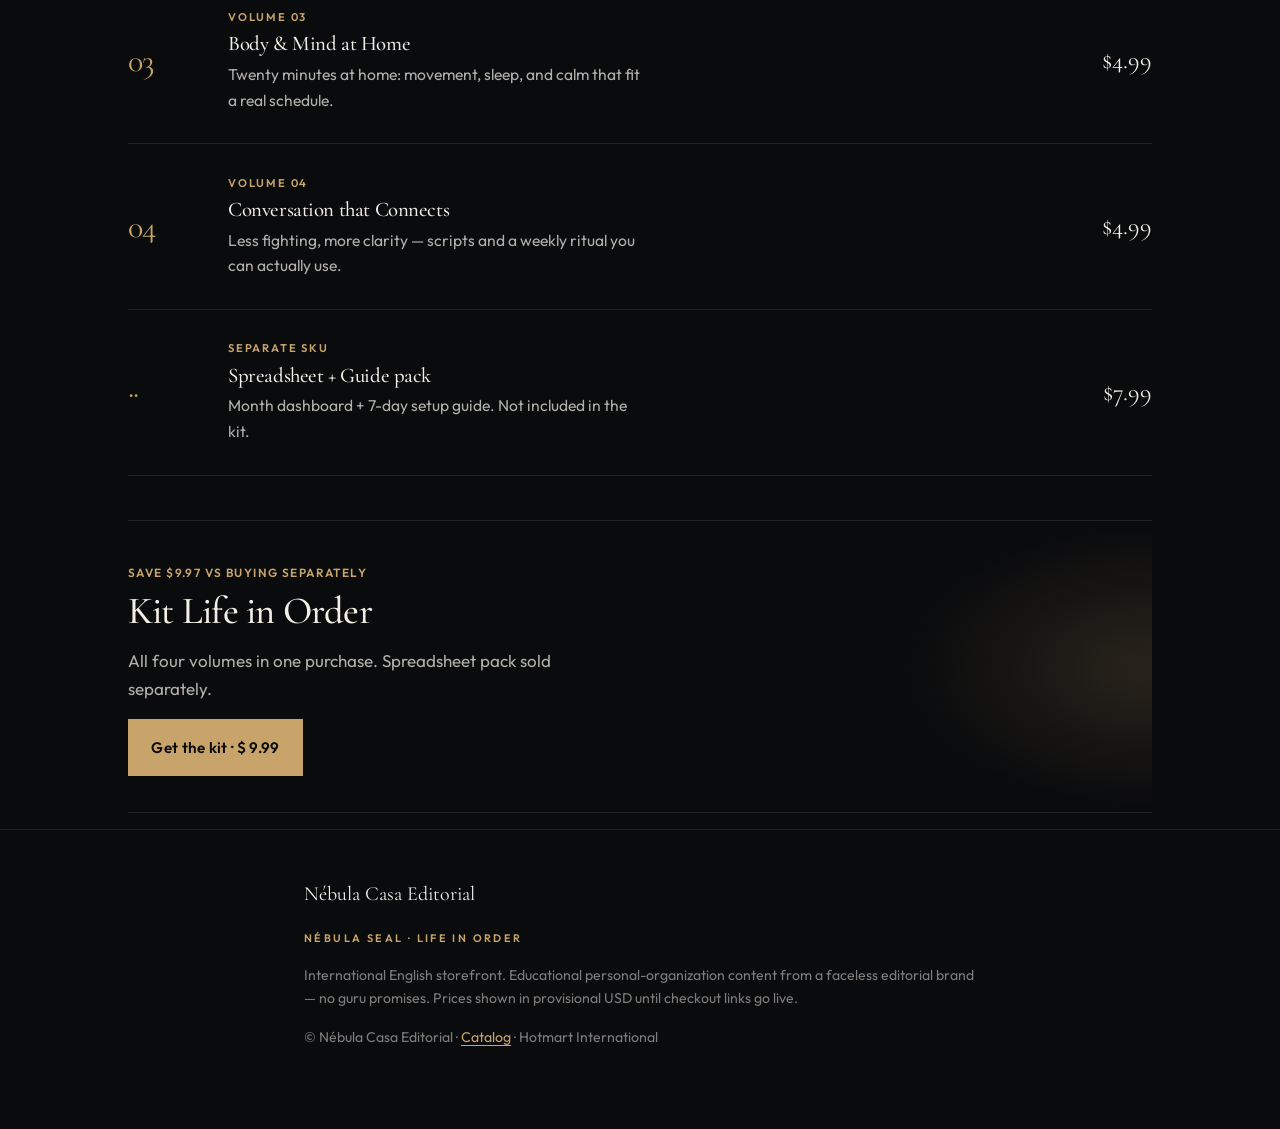
==== commit 8baa6d7e: "fix: UTF-8 encoding, typography heroes, and conversion copy Replace mojibake with correct Nébula/NÉB" ====
--- a/index.html
+++ b/index.html
@@ -3,26 +3,123 @@
 <head>
   <meta charset="utf-8">
   <meta name="viewport" content="width=device-width, initial-scale=1">
-  <title>Life in Order Collection — Nébula Casa Editorial (Hotmart EN)</title>
-  <meta name="description" content="English Hotmart storefront. Ebooks $4.99 · Kit $9.99 · Spreadsheet pack $7.99.">
+  <title>Life in Order — Nébula Casa Editorial (International)</title>
+  <meta name="description" content="Practical PDF guides from Nébula Casa Editorial. Money, side income, home wellness, and clearer conversations. Ebooks $4.99 · Kit $9.99 · Spreadsheet pack $7.99.">
   <link rel="preconnect" href="https://fonts.googleapis.com">
   <link rel="preconnect" href="https://fonts.gstatic.com" crossorigin>
-  <link href="https://fonts.googleapis.com/css2?family=Fraunces:opsz,wght@9..144,500;9..144,600;9..144,700&family=Source+Sans+3:wght@400;600;650;700&display=swap" rel="stylesheet">
+  <link href="https://fonts.googleapis.com/css2?family=Cormorant+Garamond:wght@400;500;600&family=Outfit:wght@400;500;600;700&display=swap" rel="stylesheet">
   <link rel="stylesheet" href="css/loja.css">
 </head>
 <body>
-  <header class="site-header"><div class="container site-header__inner"><a class="brand" href="index.html"><span class="brand__name">Nébula Casa Editorial</span><span class="brand__tag">Life in Order · Hotmart International</span></a><a class="nav-link" href="#catalog">Catalog</a></div></header>
-  <section class="hero hero--catalog"><div class="hero__bg" aria-hidden="true"></div><div class="hero__texture" aria-hidden="true"></div><div class="hero__inner"><div class="hero__copy"><p class="hero__brand"><span class="hero__eyebrow">Nébula Casa Editorial</span>Life in Order</p><h1>Short guides for the week you actually live</h1><p class="hero__sub">Four practical ebooks — money, income, body, conversation. No guru. No miracle.</p><div class="cta-group"><a class="btn-cta" href="#catalog">Browse the collection</a><a class="btn-cta btn-cta--ghost" href="kit.html">Full kit · $&nbsp;9.99</a></div></div></div></section>
-  <main id="catalog" class="catalog section--cream"><div class="container"><div class="catalog__intro reveal"><span class="section__label">Catalog · Hotmart EN</span><h2>Pick the volume that fits your pain point</h2><p>Each guide is $&nbsp;4.99. Kit $&nbsp;9.99. Spreadsheet + Guide pack $&nbsp;7.99. Provisional USD.</p></div>
-  <div class="product-grid">
-    <a class="product-link reveal" href="money-in-control.html"><div class="product-link__cover"><img src="img/01-dinheiro-no-controle.jpg" alt="" width="600" height="600" loading="lazy"></div><div class="product-link__meta">Volume 01</div><h3>Money in Control</h3><p class="product-link__desc">In 90 days, you know where every dollar goes.</p><div class="product-link__price">$4.99</div></a>
-    <a class="product-link reveal" href="extra-digital-income.html"><div class="product-link__cover"><img src="img/02-renda-extra-digital.jpg" alt="" width="600" height="600" loading="lazy"></div><div class="product-link__meta">Volume 02</div><h3>Extra Digital Income</h3><p class="product-link__desc">From zero to chasing the first sale — method, not hype.</p><div class="product-link__price">$4.99</div></a>
-    <a class="product-link reveal" href="body-and-mind-at-home.html"><div class="product-link__cover"><img src="img/03-corpo-e-mente.jpg" alt="" width="600" height="600" loading="lazy"></div><div class="product-link__meta">Volume 03</div><h3>Body &amp; Mind at Home</h3><p class="product-link__desc">20 minutes at home. Movement, sleep, nervous system.</p><div class="product-link__price">$4.99</div></a>
-    <a class="product-link reveal" href="conversation-that-connects.html"><div class="product-link__cover"><img src="img/04-conversa-que-conecta.jpg" alt="" width="600" height="600" loading="lazy"></div><div class="product-link__meta">Volume 04</div><h3>Conversation that Connects</h3><p class="product-link__desc">Less fighting. More clarity. In 4 weeks.</p><div class="product-link__price">$4.99</div></a>
-    <a class="product-link reveal" href="spreadsheet-control-pack.html"><div class="product-link__cover"><img src="img/06-planilha-controle-financeiro.jpg" alt="" width="600" height="600" loading="lazy"></div><div class="product-link__meta">Separate SKU</div><h3>Spreadsheet + Guide pack</h3><p class="product-link__desc">Dashboard + 7-day guide. Not in the kit.</p><div class="product-link__price">$7.99</div></a>
-  </div>
-  <aside class="kit-banner reveal"><a class="kit-banner__cover" href="kit.html"><img src="img/05-kit-vida-em-ordem.jpg" alt="" width="700" height="700" loading="lazy"></a><div><span class="kit-banner__save">From $19.96 to $9.99 · save $9.97</span><h2>Kit Life in Order</h2><p>All four volumes. Spreadsheet pack not included.</p><div class="cta-group"><a class="btn-cta" href="kit.html">See the kit · $&nbsp;9.99</a></div></div></aside>
-  </div></main>
-  <footer class="site-footer"><div class="container"><div class="site-footer__brand">Nébula Casa Editorial</div><p class="site-footer__legal">English Hotmart International storefront — separate from Brazil Hotmart/Kiwify and from Kiwify EN. Educational content. Not professional advice.</p><p class="site-footer__copy">© Nébula Casa Editorial · Hotmart EN</p></div></footer>
+  <header class="topbar">
+    <div class="topbar__inner">
+      <a class="brand" href="index.html">
+        <span class="brand__name">Nébula Casa Editorial</span>
+        <span class="brand__tag">Life in Order · International</span>
+      </a>
+      <a class="nav-link" href="#catalog">Catalog</a>
+    </div>
+  </header>
+
+  <section class="hero hero--home">
+    <div class="hero__atmosphere" aria-hidden="true"></div>
+    <div class="hero__orb" aria-hidden="true"></div>
+    <div class="hero__content">
+      <p class="hero__seal">NÉBULA seal</p>
+      <p class="hero__brand">Nébula Casa Editorial</p>
+      <h1>Life in Order for the week you actually live</h1>
+      <p class="hero__sub">Short practical PDF guides. Clear steps. No hype.</p>
+      <div class="cta-row">
+        <a class="btn" href="#catalog">Browse the collection</a>
+        <a class="btn btn--ghost" href="kit.html">Get the kit · $&nbsp;9.99</a>
+      </div>
+    </div>
+  </section>
+
+  <main id="catalog" class="container container--wide">
+    <div class="catalog-intro reveal">
+      <span class="section__label">International catalog</span>
+      <h2>Start where life feels loudest</h2>
+      <p>Low-ticket digital guides for busy adults who want a simple system — not another course.</p>
+      <ul class="price-chip">
+        <li><strong>Ebooks</strong> $4.99</li>
+        <li><strong>Kit</strong> (4 ebooks) $9.99</li>
+        <li><strong>Spreadsheet pack</strong> $7.99</li>
+      </ul>
+    </div>
+
+    <div class="catalog-list">
+      <a class="catalog-row reveal" href="money-in-control.html">
+        <div class="catalog-row__num" aria-hidden="true">01</div>
+        <div>
+          <div class="catalog-row__meta">Volume 01</div>
+          <h3>Money in Control</h3>
+          <p>Stop guessing where the paycheck went. Build a 90-day system you can keep.</p>
+        </div>
+        <div class="catalog-row__price">$4.99</div>
+      </a>
+
+      <a class="catalog-row reveal" href="extra-digital-income.html">
+        <div class="catalog-row__num" aria-hidden="true">02</div>
+        <div>
+          <div class="catalog-row__meta">Volume 02</div>
+          <h3>Extra Digital Income</h3>
+          <p>Pick one path, validate fast, and chase a first sale — method, not miracles.</p>
+        </div>
+        <div class="catalog-row__price">$4.99</div>
+      </a>
+
+      <a class="catalog-row reveal" href="body-and-mind-at-home.html">
+        <div class="catalog-row__num" aria-hidden="true">03</div>
+        <div>
+          <div class="catalog-row__meta">Volume 03</div>
+          <h3>Body &amp; Mind at Home</h3>
+          <p>Twenty minutes at home: movement, sleep, and calm that fit a real schedule.</p>
+        </div>
+        <div class="catalog-row__price">$4.99</div>
+      </a>
+
+      <a class="catalog-row reveal" href="conversation-that-connects.html">
+        <div class="catalog-row__num" aria-hidden="true">04</div>
+        <div>
+          <div class="catalog-row__meta">Volume 04</div>
+          <h3>Conversation that Connects</h3>
+          <p>Less fighting, more clarity — scripts and a weekly ritual you can actually use.</p>
+        </div>
+        <div class="catalog-row__price">$4.99</div>
+      </a>
+
+      <a class="catalog-row reveal" href="spreadsheet-control-pack.html">
+        <div class="catalog-row__num" aria-hidden="true">··</div>
+        <div>
+          <div class="catalog-row__meta">Separate SKU</div>
+          <h3>Spreadsheet + Guide pack</h3>
+          <p>Month dashboard + 7-day setup guide. Not included in the kit.</p>
+        </div>
+        <div class="catalog-row__price">$7.99</div>
+      </a>
+    </div>
+
+    <aside class="kit-strip reveal">
+      <div>
+        <span class="kit-strip__save">Save $9.97 vs buying separately</span>
+        <h2>Kit Life in Order</h2>
+        <p>All four volumes in one purchase. Spreadsheet pack sold separately.</p>
+        <div class="cta-row">
+          <a class="btn" href="kit.html">Get the kit · $&nbsp;9.99</a>
+        </div>
+      </div>
+    </aside>
+  </main>
+
+  <footer class="site-footer">
+    <div class="container">
+      <div class="site-footer__brand">Nébula Casa Editorial</div>
+      <p class="selo">NÉBULA seal · Life in Order</p>
+      <p class="site-footer__legal">International English storefront. Educational personal-organization content from a faceless editorial brand — no guru promises. Prices shown in provisional USD until checkout links go live.</p>
+      <p class="site-footer__copy">© Nébula Casa Editorial · <a href="index.html">Catalog</a> · Hotmart International</p>
+    </div>
+  </footer>
   <script src="js/loja.js"></script>
-</body></html>+</body>
+</html>
--- a/css/loja.css
+++ b/css/loja.css
@@ -1,21 +1,21 @@
-/* Nébula Casa Editorial — loja */
+/* Nébula Casa Editorial — Hotmart EN (International)
+   Distinct from BR cream-teal and ES navy-sand */
+
 :root {
-  --primary: #0f766e;
-  --deep: #085f59;
-  --cream: #f3efe8;
-  --cream-dark: #e8e2d6;
-  --ink: #121a22;
-  --ink-soft: #3a4550;
-  --paper: #faf8f4;
-  --line: rgba(18, 26, 34, 0.12);
-  --white: #ffffff;
-  --font-display: "Fraunces", Georgia, "Times New Roman", serif;
-  --font-body: "Source Sans 3", "Source Sans Pro", system-ui, sans-serif;
-  --max: 68rem;
-  --narrow: 40rem;
-  --radius: 0.25rem;
-  --shadow-cover: 0 1.5rem 3.5rem rgba(8, 95, 89, 0.22),
-    0 0.35rem 1rem rgba(18, 26, 34, 0.12);
+  --void: #0a0b0d;
+  --ink: #12141a;
+  --panel: #181b22;
+  --line: rgba(236, 230, 220, 0.1);
+  --ivory: #f3eee6;
+  --ivory-dim: rgba(243, 238, 230, 0.72);
+  --ivory-soft: rgba(243, 238, 230, 0.5);
+  --copper: #c9a46a;
+  --copper-deep: #a8844a;
+  --copper-glow: rgba(201, 164, 106, 0.16);
+  --font-display: "Cormorant Garamond", "Times New Roman", Georgia, serif;
+  --font-body: "Outfit", "Avenir Next", "Segoe UI", sans-serif;
+  --max: 42rem;
+  --wide: 64rem;
   --ease: cubic-bezier(0.22, 1, 0.36, 1);
 }
 
@@ -34,9 +34,13 @@
   font-family: var(--font-body);
   font-size: 1.0625rem;
   line-height: 1.65;
-  color: var(--ink);
-  background: var(--cream);
+  color: var(--ivory);
+  background: var(--void);
   -webkit-font-smoothing: antialiased;
+}
+
+body.has-sticky-cta {
+  padding-bottom: 5.25rem;
 }
 
 img {
@@ -46,40 +50,46 @@
 }
 
 a {
-  color: var(--deep);
-  text-underline-offset: 0.15em;
+  color: var(--copper);
+  text-underline-offset: 0.18em;
 }
 
 a:hover {
-  color: var(--primary);
+  color: var(--ivory);
 }
 
 h1,
 h2,
 h3 {
   font-family: var(--font-display);
-  font-weight: 550;
-  line-height: 1.15;
+  font-weight: 500;
+  line-height: 1.12;
   letter-spacing: -0.02em;
-  color: var(--ink);
-  margin: 0 0 0.75rem;
+  color: var(--ivory);
+  margin: 0 0 0.85rem;
 }
 
 h1 {
-  font-size: clamp(2.15rem, 5vw, 3.35rem);
+  font-size: clamp(2.5rem, 6.5vw, 3.85rem);
 }
 
 h2 {
-  font-size: clamp(1.65rem, 3.2vw, 2.15rem);
+  font-size: clamp(1.75rem, 3.5vw, 2.4rem);
 }
 
 h3 {
-  font-size: 1.2rem;
+  font-size: 1.3rem;
 }
 
 p {
   margin: 0 0 1rem;
-  color: var(--ink-soft);
+  color: var(--ivory-dim);
+}
+
+.lead {
+  font-size: 1.2rem;
+  color: var(--ivory);
+  max-width: 34rem;
 }
 
 .container {
@@ -87,471 +97,506 @@
   margin-inline: auto;
 }
 
-.container--narrow {
-  width: min(100% - 2rem, var(--narrow));
-}
-
-/* —— Header —— */
-.site-header {
-  position: absolute;
-  inset: 0 0 auto;
-  z-index: 20;
-  padding: 1.25rem 0;
-}
-
-.site-header__inner {
+.container--wide {
+  width: min(100% - 2rem, var(--wide));
+}
+
+/* —— Top bar —— */
+.topbar {
+  position: sticky;
+  top: 0;
+  z-index: 40;
+  backdrop-filter: blur(16px);
+  background: rgba(10, 11, 13, 0.88);
+  border-bottom: 1px solid var(--line);
+}
+
+.topbar__inner {
+  width: min(100% - 2rem, var(--wide));
+  margin-inline: auto;
   display: flex;
   align-items: center;
   justify-content: space-between;
   gap: 1rem;
+  padding: 0.9rem 0;
 }
 
 .brand {
-  display: inline-flex;
+  text-decoration: none;
+  color: var(--ivory);
+  display: flex;
   flex-direction: column;
-  gap: 0.1rem;
-  text-decoration: none;
-  color: inherit;
+  gap: 0.12rem;
 }
 
 .brand__name {
   font-family: var(--font-display);
-  font-size: 1.15rem;
+  font-size: 1.25rem;
+  letter-spacing: -0.01em;
+}
+
+.brand__tag {
+  font-size: 0.68rem;
+  letter-spacing: 0.16em;
+  text-transform: uppercase;
+  color: var(--ivory-soft);
+}
+
+.nav-link {
+  color: var(--ivory-soft);
+  text-decoration: none;
+  font-size: 0.88rem;
+  letter-spacing: 0.06em;
+  text-transform: uppercase;
+  font-weight: 500;
+}
+
+.nav-link:hover {
+  color: var(--copper);
+}
+
+/* —— Hero —— */
+.hero {
+  position: relative;
+  min-height: min(92vh, 48rem);
+  display: grid;
+  align-items: end;
+  overflow: hidden;
+  isolation: isolate;
+}
+
+.hero--home {
+  min-height: min(100vh, 52rem);
+  align-items: center;
+}
+
+.hero__atmosphere {
+  position: absolute;
+  inset: 0;
+  z-index: -1;
+  background:
+    radial-gradient(ellipse 55% 45% at 78% 22%, var(--copper-glow), transparent 60%),
+    radial-gradient(ellipse 50% 40% at 12% 85%, rgba(201, 164, 106, 0.08), transparent 55%),
+    linear-gradient(165deg, #151820 0%, var(--void) 48%, #0c0d10 100%);
+}
+
+.hero__atmosphere::after {
+  content: "";
+  position: absolute;
+  inset: 0;
+  opacity: 0.045;
+  background-image: url("data:image/svg+xml,%3Csvg viewBox='0 0 200 200' xmlns='http://www.w3.org/2000/svg'%3E%3Cfilter id='n'%3E%3CfeTurbulence type='fractalNoise' baseFrequency='0.9' numOctaves='4' stitchTiles='stitch'/%3E%3C/filter%3E%3Crect width='100%25' height='100%25' filter='url(%23n)'/%3E%3C/svg%3E");
+  pointer-events: none;
+}
+
+.hero__orb {
+  position: absolute;
+  width: min(42vw, 22rem);
+  height: min(42vw, 22rem);
+  border-radius: 50%;
+  border: 1px solid rgba(201, 164, 106, 0.22);
+  right: 8%;
+  top: 18%;
+  z-index: -1;
+  animation: orb-pulse 10s var(--ease) infinite alternate;
+  pointer-events: none;
+}
+
+.hero__orb::before {
+  content: "";
+  position: absolute;
+  inset: 12%;
+  border-radius: 50%;
+  border: 1px solid rgba(201, 164, 106, 0.12);
+}
+
+.hero__content {
+  width: min(100% - 2rem, var(--max));
+  margin: 0 auto;
+  padding: 7rem 0 4rem;
+  animation: rise 0.95s var(--ease) both;
+}
+
+.hero--product .hero__content {
+  padding: 6.5rem 0 3.5rem;
+  width: min(100% - 2rem, 40rem);
+}
+
+.hero__seal {
+  display: inline-block;
+  margin: 0 0 1.1rem;
+  font-size: 0.72rem;
   font-weight: 600;
-  letter-spacing: -0.02em;
-  color: var(--cream);
-}
-
-.brand__tag {
-  font-size: 0.7rem;
+  letter-spacing: 0.22em;
+  text-transform: uppercase;
+  color: var(--copper);
+}
+
+.hero__brand {
+  font-family: var(--font-display);
+  font-size: clamp(2.1rem, 5vw, 3.1rem);
+  line-height: 1.05;
+  color: var(--ivory);
+  margin: 0 0 1.35rem;
+  max-width: 12ch;
+}
+
+.hero h1 {
+  max-width: 14ch;
+  margin-bottom: 1.1rem;
+}
+
+.hero--product h1 {
+  max-width: 18ch;
+}
+
+.hero__sub {
+  max-width: 32ch;
+  font-size: 1.12rem;
+  margin-bottom: 1.75rem;
+  color: var(--ivory-dim);
+}
+
+.hero__meta {
+  display: block;
+  margin: 0 0 0.65rem;
+  font-size: 0.75rem;
   letter-spacing: 0.14em;
   text-transform: uppercase;
-  color: rgba(243, 239, 232, 0.65);
-}
-
-.brand--ink .brand__name {
-  color: var(--ink);
-}
-
-.brand--ink .brand__tag {
-  color: var(--ink-soft);
-}
-
-.nav-link {
-  font-size: 0.9rem;
-  font-weight: 600;
-  color: rgba(243, 239, 232, 0.85);
-  text-decoration: none;
-  letter-spacing: 0.02em;
-}
-
-.nav-link:hover {
-  color: var(--cream);
-}
-
-.nav-link--ink {
-  color: var(--ink-soft);
-}
-
-.nav-link--ink:hover {
-  color: var(--deep);
-}
-
-/* —— Buttons —— */
-.btn-cta {
+  color: var(--copper);
+}
+
+.cta-row {
+  display: flex;
+  flex-wrap: wrap;
+  align-items: center;
+  gap: 0.85rem 1.1rem;
+}
+
+.btn {
   display: inline-flex;
   align-items: center;
   justify-content: center;
-  gap: 0.5rem;
-  padding: 0.95rem 1.6rem;
-  background: var(--primary);
-  color: var(--white);
+  gap: 0.4rem;
+  padding: 0.95rem 1.4rem;
+  border-radius: 0;
+  border: 1px solid var(--copper);
+  background: var(--copper);
+  color: var(--void);
   font-family: var(--font-body);
-  font-size: 1.05rem;
-  font-weight: 650;
-  letter-spacing: 0.01em;
+  font-weight: 600;
+  font-size: 0.95rem;
   text-decoration: none;
-  border: none;
-  border-radius: var(--radius);
-  cursor: pointer;
-  transition: background 0.2s var(--ease), transform 0.2s var(--ease),
-    box-shadow 0.2s var(--ease);
-  box-shadow: 0 0.45rem 1.25rem rgba(15, 118, 110, 0.28);
-}
-
-.btn-cta:hover {
-  background: var(--deep);
-  color: var(--white);
-  transform: translateY(-1px);
-}
-
-.btn-cta:active {
-  transform: translateY(0);
-}
-
-.btn-cta--ghost {
+  letter-spacing: 0.02em;
+  transition: background 0.25s var(--ease), color 0.25s var(--ease), border-color 0.25s var(--ease), transform 0.25s var(--ease);
+}
+
+.btn:hover {
   background: transparent;
-  color: var(--cream);
-  box-shadow: none;
-  border: 1.5px solid rgba(243, 239, 232, 0.45);
-}
-
-.btn-cta--ghost:hover {
-  background: rgba(243, 239, 232, 0.1);
-  color: var(--cream);
-  border-color: var(--cream);
-}
-
-.btn-cta__price {
-  opacity: 0.92;
+  color: var(--copper);
+}
+
+.btn--ghost {
+  background: transparent;
+  color: var(--ivory);
+  border-color: rgba(243, 238, 230, 0.28);
+}
+
+.btn--ghost:hover {
+  border-color: var(--copper);
+  color: var(--copper);
+  background: transparent;
+}
+
+.btn__price {
   font-weight: 700;
 }
 
-.cta-group {
-  display: flex;
-  flex-wrap: wrap;
-  align-items: center;
-  gap: 0.85rem 1.25rem;
-  margin-top: 1.5rem;
-}
-
 .cta-note {
-  font-size: 0.88rem;
-  color: rgba(243, 239, 232, 0.7);
-  margin: 0;
-}
-
-.section .cta-note {
-  color: var(--ink-soft);
-}
-
-/* —— Hero (product) —— */
-.hero {
-  position: relative;
-  min-height: 100vh;
-  min-height: 100dvh;
-  display: grid;
-  align-items: stretch;
-  background: var(--deep);
-  color: var(--cream);
-  overflow: hidden;
-}
-
-.hero__bg {
-  position: absolute;
-  inset: 0;
-  background:
-    radial-gradient(ellipse 70% 55% at 75% 40%, rgba(15, 118, 110, 0.55), transparent 70%),
-    radial-gradient(ellipse 50% 40% at 15% 80%, rgba(8, 50, 48, 0.5), transparent 65%),
-    linear-gradient(145deg, #0a4a45 0%, var(--deep) 45%, #064039 100%);
-  z-index: 0;
-}
-
-.hero__texture {
-  position: absolute;
-  inset: 0;
-  opacity: 0.07;
-  background-image: url("data:image/svg+xml,%3Csvg viewBox='0 0 200 200' xmlns='http://www.w3.org/2000/svg'%3E%3Cfilter id='n'%3E%3CfeTurbulence type='fractalNoise' baseFrequency='0.85' numOctaves='4' stitchTiles='stitch'/%3E%3C/filter%3E%3Crect width='100%25' height='100%25' filter='url(%23n)'/%3E%3C/svg%3E");
-  pointer-events: none;
-  z-index: 1;
-}
-
-.hero__inner {
-  position: relative;
-  z-index: 2;
-  display: grid;
-  grid-template-columns: 1fr 1fr;
-  gap: 2.5rem 3rem;
-  align-items: center;
-  width: min(100% - 2rem, var(--max));
-  margin: 0 auto;
-  padding: 7rem 0 4rem;
-  min-height: 100vh;
-  min-height: 100dvh;
-}
-
-.hero__copy {
-  max-width: 32rem;
-}
-
-.hero__brand {
-  font-family: var(--font-display);
-  font-size: clamp(1.35rem, 2.5vw, 1.75rem);
-  font-weight: 600;
-  letter-spacing: -0.02em;
-  color: var(--cream);
-  margin: 0 0 1.35rem;
-}
-
-.hero__eyebrow {
-  display: block;
-  font-family: var(--font-body);
-  font-size: 0.72rem;
-  font-weight: 600;
-  letter-spacing: 0.16em;
-  text-transform: uppercase;
-  color: rgba(243, 239, 232, 0.55);
-  margin-bottom: 0.35rem;
-}
-
-.hero h1 {
-  color: var(--cream);
-  margin-bottom: 1rem;
-}
-
-.hero__sub {
-  font-size: clamp(1.05rem, 2vw, 1.2rem);
-  line-height: 1.55;
-  color: rgba(243, 239, 232, 0.82);
-  margin: 0;
-  max-width: 28rem;
-}
-
-.hero__visual {
-  display: flex;
-  justify-content: center;
-  align-items: center;
-}
-
-.hero__cover {
-  width: min(100%, 22rem);
-  border-radius: 0.2rem;
-  box-shadow: var(--shadow-cover);
-  transform: rotate(1.5deg);
-}
-
-.hero--catalog {
-  min-height: auto;
-}
-
-.hero--catalog .hero__inner {
-  grid-template-columns: 1fr;
-  min-height: auto;
-  padding: 8rem 0 4.5rem;
-  text-align: center;
-  justify-items: center;
-}
-
-.hero--catalog .hero__copy {
-  max-width: 36rem;
-}
-
-.hero--catalog .hero__sub {
-  margin-inline: auto;
-}
-
-.hero--catalog .cta-group {
-  justify-content: center;
+  margin: 0.85rem 0 0;
+  font-size: 0.85rem;
+  color: var(--ivory-soft);
 }
 
 /* —— Sections —— */
 .section {
-  padding: 4.5rem 0;
-}
-
-.section--cream {
-  background: var(--cream);
-}
-
-.section--paper {
-  background: var(--paper);
-}
-
-.section--deep {
-  background: var(--deep);
-  color: var(--cream);
-}
-
-.section--deep h2,
-.section--deep h3 {
-  color: var(--cream);
-}
-
-.section--deep p {
-  color: rgba(243, 239, 232, 0.8);
+  padding: 4.25rem 0;
+  border-top: 1px solid var(--line);
+}
+
+.section--panel {
+  background: linear-gradient(180deg, var(--ink), var(--void));
 }
 
 .section__label {
   display: block;
+  margin-bottom: 0.65rem;
   font-size: 0.72rem;
-  font-weight: 650;
-  letter-spacing: 0.14em;
+  letter-spacing: 0.18em;
   text-transform: uppercase;
-  color: var(--primary);
-  margin-bottom: 0.75rem;
-}
-
-.section--deep .section__label {
-  color: rgba(243, 239, 232, 0.55);
-}
-
-.lead {
-  font-size: 1.2rem;
-  line-height: 1.55;
-  color: var(--ink);
-  max-width: 34rem;
-}
-
-.split {
-  display: grid;
-  grid-template-columns: 1fr 1fr;
-  gap: 2.5rem 3.5rem;
-  align-items: start;
-}
-
-.learn-list {
+  color: var(--copper);
+  font-weight: 600;
+}
+
+.rule-list {
   list-style: none;
   margin: 1.5rem 0 0;
   padding: 0;
-  counter-reset: learn;
-}
-
-.learn-list li {
-  position: relative;
-  padding: 1.1rem 0 1.1rem 3.25rem;
+  counter-reset: steps;
+}
+
+.rule-list li {
+  counter-increment: steps;
+  display: grid;
+  grid-template-columns: 2.4rem 1fr;
+  gap: 0.85rem;
+  padding: 1rem 0;
   border-top: 1px solid var(--line);
-  color: var(--ink-soft);
-}
-
-.learn-list li:last-child {
-  border-bottom: 1px solid var(--line);
-}
-
-.learn-list li::before {
-  counter-increment: learn;
-  content: counter(learn, decimal-leading-zero);
-  position: absolute;
-  left: 0;
-  top: 1.15rem;
+  color: var(--ivory-dim);
+}
+
+.rule-list li::before {
+  content: counter(steps, decimal-leading-zero);
   font-family: var(--font-display);
-  font-size: 1rem;
+  font-size: 1.2rem;
+  color: var(--copper);
+  line-height: 1.3;
+}
+
+.rule-list strong {
+  color: var(--ivory);
+  display: block;
+  margin-bottom: 0.15rem;
   font-weight: 600;
-  color: var(--primary);
-}
-
-.learn-list strong {
-  display: block;
-  font-family: var(--font-display);
-  font-size: 1.1rem;
-  font-weight: 550;
-  color: var(--ink);
-  margin-bottom: 0.2rem;
-}
-
-.receive-list {
+}
+
+.plain-list {
   list-style: none;
   margin: 1.25rem 0 0;
   padding: 0;
 }
 
-.receive-list li {
-  position: relative;
-  padding: 0.55rem 0 0.55rem 1.5rem;
-  color: var(--ink-soft);
-}
-
-.receive-list li::before {
-  content: "";
-  position: absolute;
-  left: 0;
-  top: 1rem;
-  width: 0.55rem;
-  height: 0.55rem;
-  background: var(--primary);
-  border-radius: 1px;
-  transform: rotate(45deg);
+.plain-list li {
+  padding: 0.75rem 0;
+  border-top: 1px solid var(--line);
+  color: var(--ivory-dim);
+}
+
+.plain-list strong {
+  color: var(--ivory);
 }
 
 .audience {
   display: grid;
-  grid-template-columns: 1fr 1fr;
-  gap: 2rem;
-}
-
-.audience__col h3 {
-  margin-bottom: 1rem;
-}
-
-.audience__col ul {
+  gap: 1.75rem;
+  margin-top: 1.5rem;
+}
+
+@media (min-width: 720px) {
+  .audience {
+    grid-template-columns: 1fr 1fr;
+    gap: 2.25rem;
+  }
+}
+
+.audience h3 {
+  font-size: 1.1rem;
+  margin-bottom: 0.75rem;
+}
+
+.audience ul {
   margin: 0;
   padding: 0;
   list-style: none;
 }
 
-.audience__col li {
+.audience li {
   position: relative;
-  padding: 0.55rem 0 0.55rem 1.35rem;
-  color: var(--ink-soft);
+  padding: 0.55rem 0 0.55rem 1.15rem;
+  color: var(--ivory-dim);
   border-top: 1px solid var(--line);
-}
-
-.audience__col li:last-child {
+  font-size: 0.98rem;
+}
+
+.audience li:last-child {
   border-bottom: 1px solid var(--line);
 }
 
-.audience__col--yes li::before {
+.audience li::before {
   content: "";
   position: absolute;
   left: 0;
   top: 1.05rem;
-  width: 0.55rem;
-  height: 0.2rem;
-  background: var(--primary);
-}
-
-.audience__col--no li::before {
-  content: "";
-  position: absolute;
-  left: 0;
-  top: 1.05rem;
-  width: 0.55rem;
-  height: 0.2rem;
-  background: rgba(18, 26, 34, 0.28);
-}
-
-.brand-block {
-  max-width: 36rem;
-}
-
-.brand-block p:last-child {
-  margin-bottom: 0;
-}
-
-/* —— Final CTA —— */
+  width: 0.45rem;
+  height: 0.45rem;
+  background: var(--copper);
+}
+
+.audience__no li::before {
+  background: rgba(243, 238, 230, 0.28);
+}
+
+.audience__yes h3 {
+  color: var(--copper);
+}
+
+.audience__no h3 {
+  color: var(--ivory-soft);
+}
+
+.disclaimer {
+  margin-top: 1.75rem;
+  padding-top: 1.1rem;
+  border-top: 1px dashed var(--line);
+  font-size: 0.9rem;
+  color: var(--ivory-soft);
+}
+
 .final-cta {
-  text-align: center;
-  padding: 4.5rem 0;
-}
-
-.final-cta h2 {
-  color: var(--cream);
-  margin-bottom: 0.75rem;
-}
-
-.final-cta p {
-  color: rgba(243, 239, 232, 0.78);
-  max-width: 28rem;
-  margin-inline: auto;
-  margin-bottom: 1.5rem;
-}
-
-.final-cta .cta-group {
-  justify-content: center;
-}
-
-/* —— Sticky bar —— */
+  background:
+    radial-gradient(ellipse 55% 70% at 8% 30%, var(--copper-glow), transparent 55%),
+    var(--panel);
+}
+
+.final-cta .cta-row {
+  margin-top: 1.4rem;
+}
+
+/* —— Catalog —— */
+.catalog-intro {
+  padding: 3.75rem 0 1.75rem;
+}
+
+.catalog-intro h2 {
+  max-width: 18ch;
+}
+
+.catalog-intro p {
+  max-width: 46ch;
+}
+
+.price-chip {
+  display: inline-flex;
+  flex-wrap: wrap;
+  gap: 0.45rem 1.1rem;
+  margin: 1.15rem 0 0;
+  padding: 0;
+  list-style: none;
+  font-size: 0.88rem;
+  color: var(--ivory-soft);
+}
+
+.price-chip li strong {
+  color: var(--ivory);
+  font-weight: 600;
+}
+
+.catalog-list {
+  border-top: 1px solid var(--line);
+}
+
+.catalog-row {
+  display: grid;
+  gap: 1rem;
+  padding: 1.85rem 0;
+  border-bottom: 1px solid var(--line);
+  text-decoration: none;
+  color: inherit;
+  transition: background 0.3s var(--ease);
+}
+
+.catalog-row:hover {
+  background: rgba(201, 164, 106, 0.04);
+}
+
+@media (min-width: 760px) {
+  .catalog-row {
+    grid-template-columns: 4.5rem 1fr auto;
+    align-items: center;
+    gap: 1.75rem;
+  }
+}
+
+.catalog-row__num {
+  font-family: var(--font-display);
+  font-size: 2rem;
+  color: var(--copper);
+  line-height: 1;
+  letter-spacing: -0.02em;
+}
+
+.catalog-row__meta {
+  font-size: 0.7rem;
+  letter-spacing: 0.16em;
+  text-transform: uppercase;
+  color: var(--copper);
+  margin-bottom: 0.35rem;
+  font-weight: 600;
+}
+
+.catalog-row h3 {
+  margin-bottom: 0.4rem;
+  transition: color 0.2s;
+}
+
+.catalog-row:hover h3 {
+  color: var(--copper);
+}
+
+.catalog-row p {
+  margin: 0;
+  max-width: 42ch;
+  font-size: 0.98rem;
+}
+
+.catalog-row__price {
+  font-family: var(--font-display);
+  font-size: 1.55rem;
+  color: var(--ivory);
+  white-space: nowrap;
+}
+
+.kit-strip {
+  margin: 2.75rem 0 1rem;
+  padding: 2.25rem 0;
+  border-top: 1px solid var(--line);
+  border-bottom: 1px solid var(--line);
+  display: grid;
+  gap: 1.25rem;
+  background:
+    radial-gradient(ellipse 40% 80% at 100% 50%, var(--copper-glow), transparent 60%);
+}
+
+.kit-strip__save {
+  display: inline-block;
+  margin-bottom: 0.5rem;
+  font-size: 0.74rem;
+  letter-spacing: 0.12em;
+  text-transform: uppercase;
+  color: var(--copper);
+  font-weight: 600;
+}
+
+.kit-strip h2 {
+  max-width: 16ch;
+}
+
+.kit-strip p {
+  max-width: 40ch;
+}
+
+/* —— Sticky CTA —— */
 .sticky-cta {
   position: fixed;
-  bottom: 0;
   left: 0;
   right: 0;
-  z-index: 40;
-  background: rgba(8, 95, 89, 0.96);
-  backdrop-filter: blur(10px);
-  border-top: 1px solid rgba(243, 239, 232, 0.12);
-  padding: 0.75rem 0;
+  bottom: 0;
+  z-index: 50;
   transform: translateY(110%);
-  transition: transform 0.35s var(--ease);
+  transition: transform 0.4s var(--ease);
+  background: rgba(12, 14, 18, 0.94);
+  border-top: 1px solid var(--line);
+  backdrop-filter: blur(14px);
 }
 
 .sticky-cta.is-visible {
@@ -559,168 +604,61 @@
 }
 
 .sticky-cta__inner {
+  width: min(100% - 1.25rem, var(--wide));
+  margin: 0 auto;
+  padding: 0.8rem 0;
   display: flex;
   align-items: center;
   justify-content: space-between;
   gap: 1rem;
-  width: min(100% - 1.5rem, var(--max));
-  margin-inline: auto;
 }
 
 .sticky-cta__text {
-  color: var(--cream);
-  font-size: 0.95rem;
   margin: 0;
+  font-size: 0.92rem;
+  color: var(--ivory-soft);
 }
 
 .sticky-cta__text strong {
-  font-family: var(--font-display);
-  font-weight: 550;
-}
-
-.sticky-cta .btn-cta {
-  padding: 0.7rem 1.2rem;
-  font-size: 0.95rem;
+  color: var(--ivory);
+}
+
+.sticky-cta .btn {
+  padding: 0.75rem 1.15rem;
   white-space: nowrap;
-  box-shadow: none;
-}
-
-body.has-sticky-cta {
-  padding-bottom: 4.5rem;
-}
-
-/* —— Catalog —— */
-.catalog {
-  padding: 3.5rem 0 5rem;
-}
-
-.catalog__intro {
-  max-width: 32rem;
-  margin-bottom: 2.75rem;
-}
-
-.product-grid {
-  display: grid;
-  grid-template-columns: repeat(2, 1fr);
-  gap: 2.5rem 2rem;
-}
-
-.product-link {
-  display: block;
-  text-decoration: none;
-  color: inherit;
-}
-
-.product-link__cover {
-  margin-bottom: 1.15rem;
-  overflow: hidden;
-  border-radius: 0.15rem;
-  background: var(--deep);
-  box-shadow: 0 0.75rem 2rem rgba(18, 26, 34, 0.1);
-  transition: transform 0.35s var(--ease), box-shadow 0.35s var(--ease);
-}
-
-.product-link:hover .product-link__cover {
-  transform: translateY(-4px);
-  box-shadow: 0 1.1rem 2.5rem rgba(8, 95, 89, 0.18);
-}
-
-.product-link__cover img {
-  width: 100%;
-  aspect-ratio: 1 / 1;
-  object-fit: cover;
-}
-
-.product-link__meta {
-  font-size: 0.7rem;
-  font-weight: 650;
-  letter-spacing: 0.12em;
-  text-transform: uppercase;
-  color: var(--primary);
-  margin-bottom: 0.35rem;
-}
-
-.product-link h3 {
-  font-size: 1.35rem;
-  margin-bottom: 0.4rem;
-  transition: color 0.2s;
-}
-
-.product-link:hover h3 {
-  color: var(--deep);
-}
-
-.product-link__desc {
-  font-size: 0.98rem;
-  color: var(--ink-soft);
-  margin: 0 0 0.65rem;
-}
-
-.product-link__price {
-  font-weight: 700;
-  color: var(--ink);
-  font-size: 1.05rem;
-}
-
-.kit-banner {
-  margin-top: 3.5rem;
-  display: grid;
-  grid-template-columns: 1.1fr 1fr;
-  gap: 2rem 2.5rem;
-  align-items: center;
-  padding: 2rem 0 0;
-  border-top: 1px solid var(--line);
-}
-
-.kit-banner__cover {
-  border-radius: 0.15rem;
-  box-shadow: var(--shadow-cover);
-  overflow: hidden;
-}
-
-.kit-banner__cover img {
-  width: 100%;
-  aspect-ratio: 1 / 1;
-  object-fit: cover;
-}
-
-.kit-banner__save {
-  display: inline-block;
-  font-size: 0.85rem;
-  font-weight: 650;
-  color: var(--primary);
-  margin-bottom: 0.5rem;
 }
 
 /* —— Footer —— */
 .site-footer {
-  padding: 2.5rem 0 3rem;
-  background: var(--ink);
-  color: rgba(243, 239, 232, 0.55);
-  font-size: 0.85rem;
-  line-height: 1.55;
-}
-
-.site-footer a {
-  color: rgba(243, 239, 232, 0.75);
+  padding: 3rem 0 4rem;
+  border-top: 1px solid var(--line);
 }
 
 .site-footer__brand {
   font-family: var(--font-display);
-  font-size: 1.05rem;
-  color: var(--cream);
-  margin-bottom: 0.75rem;
-}
-
-.site-footer__legal {
-  max-width: 40rem;
-  margin: 0 0 1rem;
-}
-
+  font-size: 1.25rem;
+  margin-bottom: 0.65rem;
+}
+
+.site-footer__legal,
 .site-footer__copy {
-  margin: 0;
-  font-size: 0.8rem;
-  opacity: 0.7;
+  font-size: 0.88rem;
+  color: var(--ivory-soft);
+  max-width: 44rem;
+}
+
+.site-footer__copy a {
+  color: var(--copper);
+}
+
+.selo {
+  display: inline-block;
+  margin: 0.25rem 0 1rem;
+  font-size: 0.68rem;
+  letter-spacing: 0.22em;
+  text-transform: uppercase;
+  color: var(--copper);
+  font-weight: 600;
 }
 
 /* —— Motion —— */
@@ -735,19 +673,10 @@
   transform: none;
 }
 
-.hero__copy,
-.hero__visual {
-  animation: fade-up 0.9s var(--ease) both;
-}
-
-.hero__visual {
-  animation-delay: 0.15s;
-}
-
-@keyframes fade-up {
+@keyframes rise {
   from {
     opacity: 0;
-    transform: translateY(1.25rem);
+    transform: translateY(1.35rem);
   }
   to {
     opacity: 1;
@@ -755,68 +684,39 @@
   }
 }
 
+@keyframes orb-pulse {
+  from {
+    transform: scale(1);
+    opacity: 0.7;
+  }
+  to {
+    transform: scale(1.06);
+    opacity: 1;
+  }
+}
+
 @media (prefers-reduced-motion: reduce) {
   html {
     scroll-behavior: auto;
   }
 
   .reveal,
-  .hero__copy,
-  .hero__visual,
-  .product-link__cover,
-  .btn-cta,
-  .sticky-cta {
+  .hero__content,
+  .hero__orb {
     animation: none !important;
     transition: none !important;
-  }
-
-  .reveal {
     opacity: 1;
     transform: none;
   }
 }
 
-/* —— Responsive —— */
-@media (max-width: 860px) {
-  .hero__inner {
-    grid-template-columns: 1fr;
-    padding: 6.5rem 0 3.5rem;
-    gap: 2rem;
-    min-height: auto;
-  }
-
-  .hero__visual {
-    order: -1;
-  }
-
-  .hero__cover {
-    width: min(100%, 16rem);
-    transform: none;
-  }
-
-  .hero {
-    min-height: auto;
-  }
-
-  .split,
-  .audience,
-  .product-grid,
-  .kit-banner {
-    grid-template-columns: 1fr;
-  }
-
-  .sticky-cta__text span {
-    display: none;
-  }
-}
-
 @media (max-width: 520px) {
-  .cta-group {
+  .cta-row {
     flex-direction: column;
     align-items: stretch;
   }
 
-  .btn-cta {
+  .btn {
     width: 100%;
   }
 
@@ -825,7 +725,11 @@
     align-items: stretch;
   }
 
-  .sticky-cta .btn-cta {
+  .sticky-cta .btn {
     width: 100%;
   }
-}
+
+  .hero__orb {
+    display: none;
+  }
+}
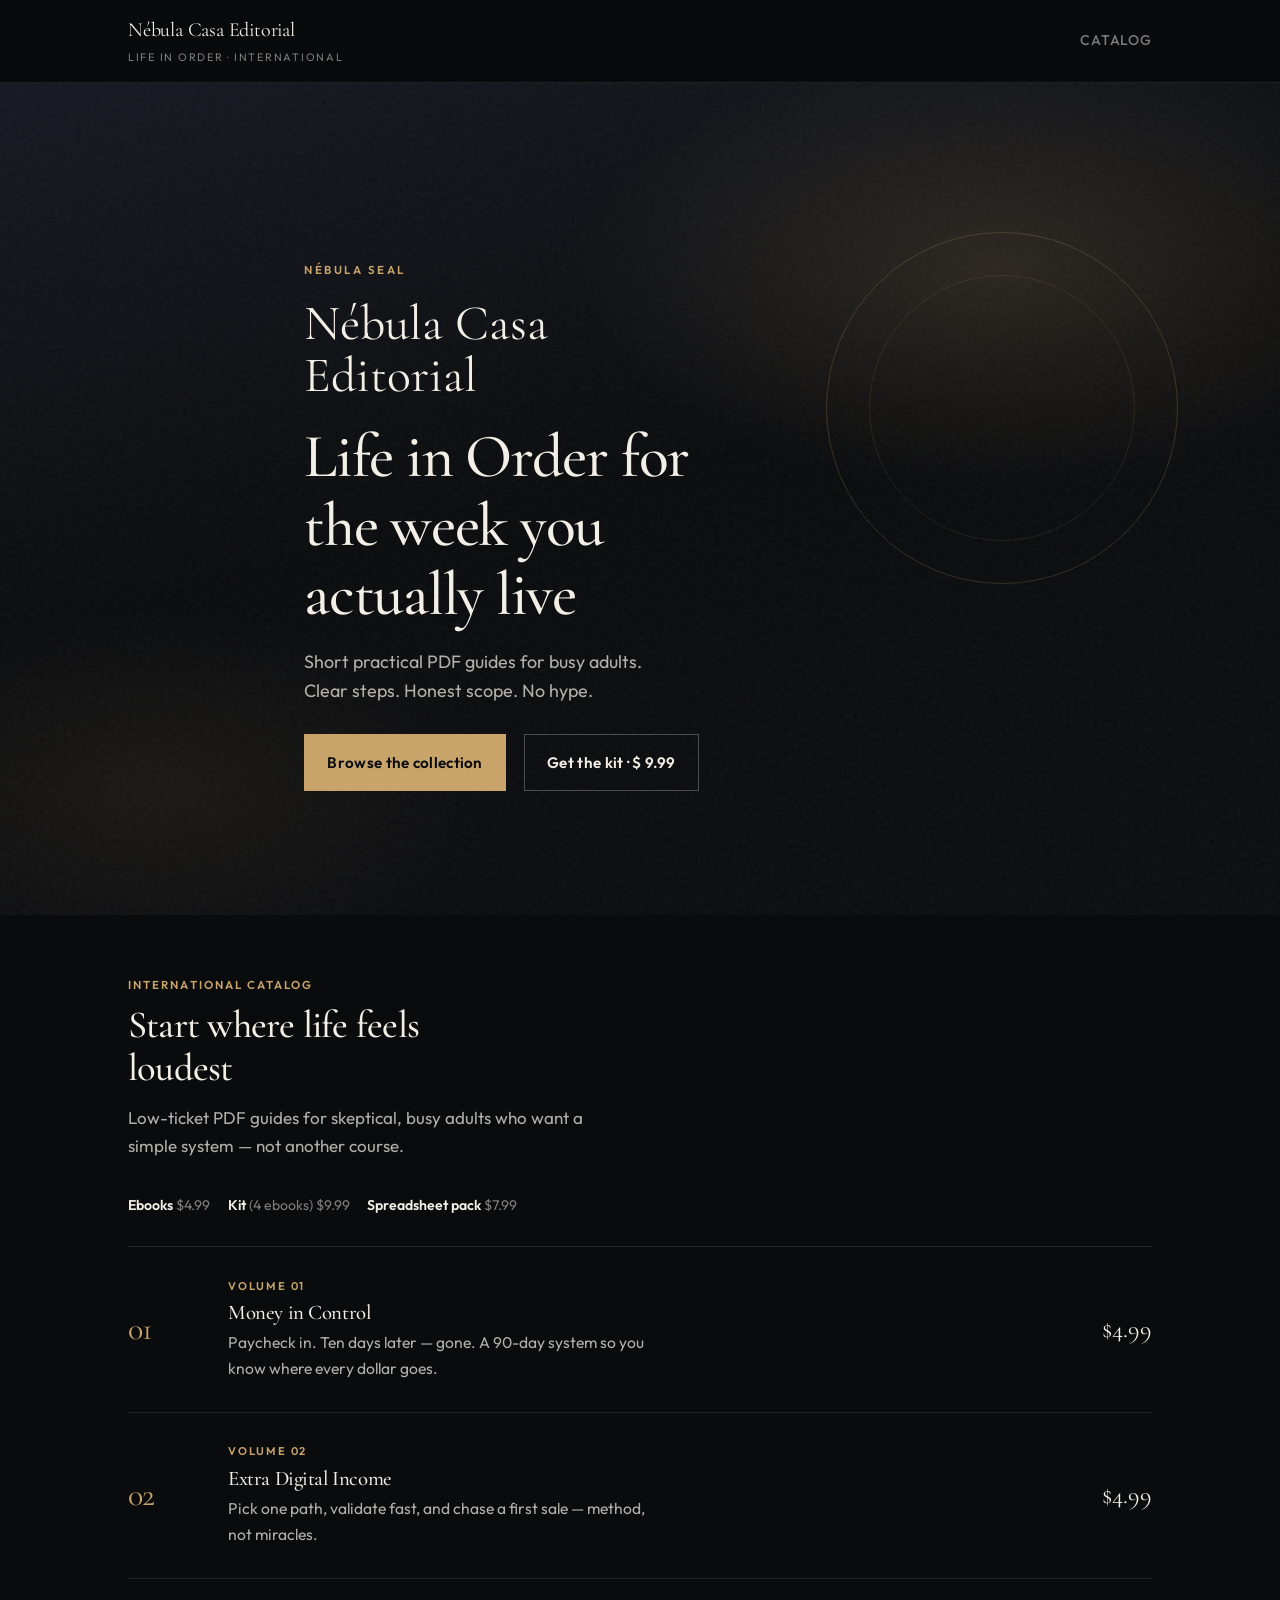
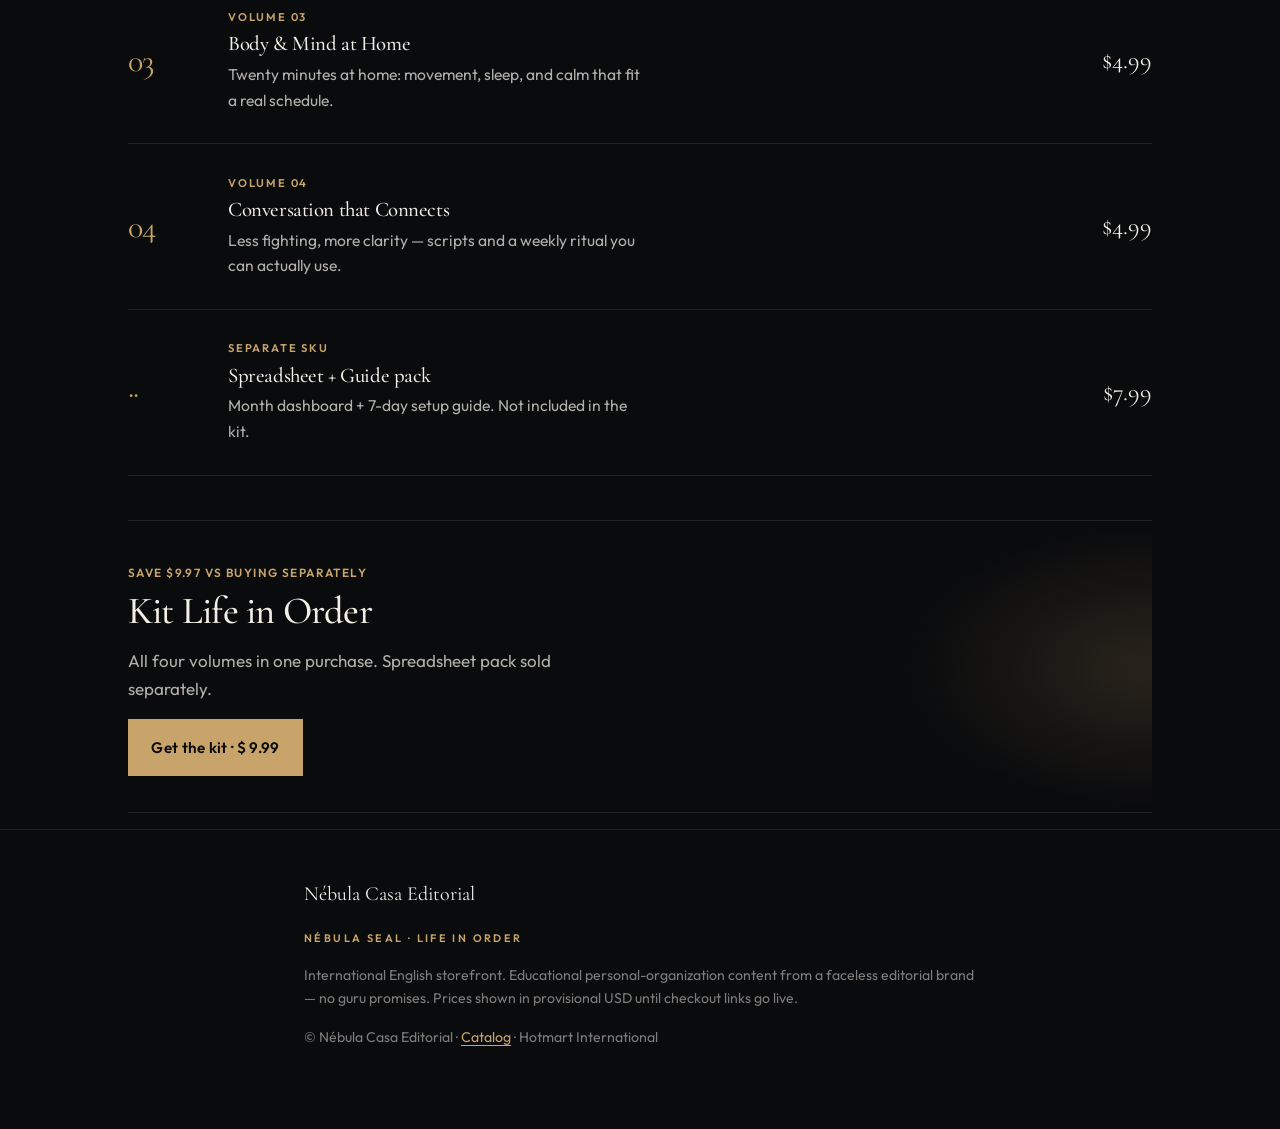
==== commit 4e6ae6ef: "feat: polish US/UK conversion copy across EN Hotmart storefront Align home and product heroes with L" ====
--- a/index.html
+++ b/index.html
@@ -28,7 +28,7 @@
       <p class="hero__seal">NÉBULA seal</p>
       <p class="hero__brand">Nébula Casa Editorial</p>
       <h1>Life in Order for the week you actually live</h1>
-      <p class="hero__sub">Short practical PDF guides. Clear steps. No hype.</p>
+      <p class="hero__sub">Short practical PDF guides for busy adults. Clear steps. Honest scope. No hype.</p>
       <div class="cta-row">
         <a class="btn" href="#catalog">Browse the collection</a>
         <a class="btn btn--ghost" href="kit.html">Get the kit · $&nbsp;9.99</a>
@@ -40,7 +40,7 @@
     <div class="catalog-intro reveal">
       <span class="section__label">International catalog</span>
       <h2>Start where life feels loudest</h2>
-      <p>Low-ticket digital guides for busy adults who want a simple system — not another course.</p>
+      <p>Low-ticket PDF guides for skeptical, busy adults who want a simple system — not another course.</p>
       <ul class="price-chip">
         <li><strong>Ebooks</strong> $4.99</li>
         <li><strong>Kit</strong> (4 ebooks) $9.99</li>
@@ -54,7 +54,7 @@
         <div>
           <div class="catalog-row__meta">Volume 01</div>
           <h3>Money in Control</h3>
-          <p>Stop guessing where the paycheck went. Build a 90-day system you can keep.</p>
+          <p>Paycheck in. Ten days later — gone. A 90-day system so you know where every dollar goes.</p>
         </div>
         <div class="catalog-row__price">$4.99</div>
       </a>
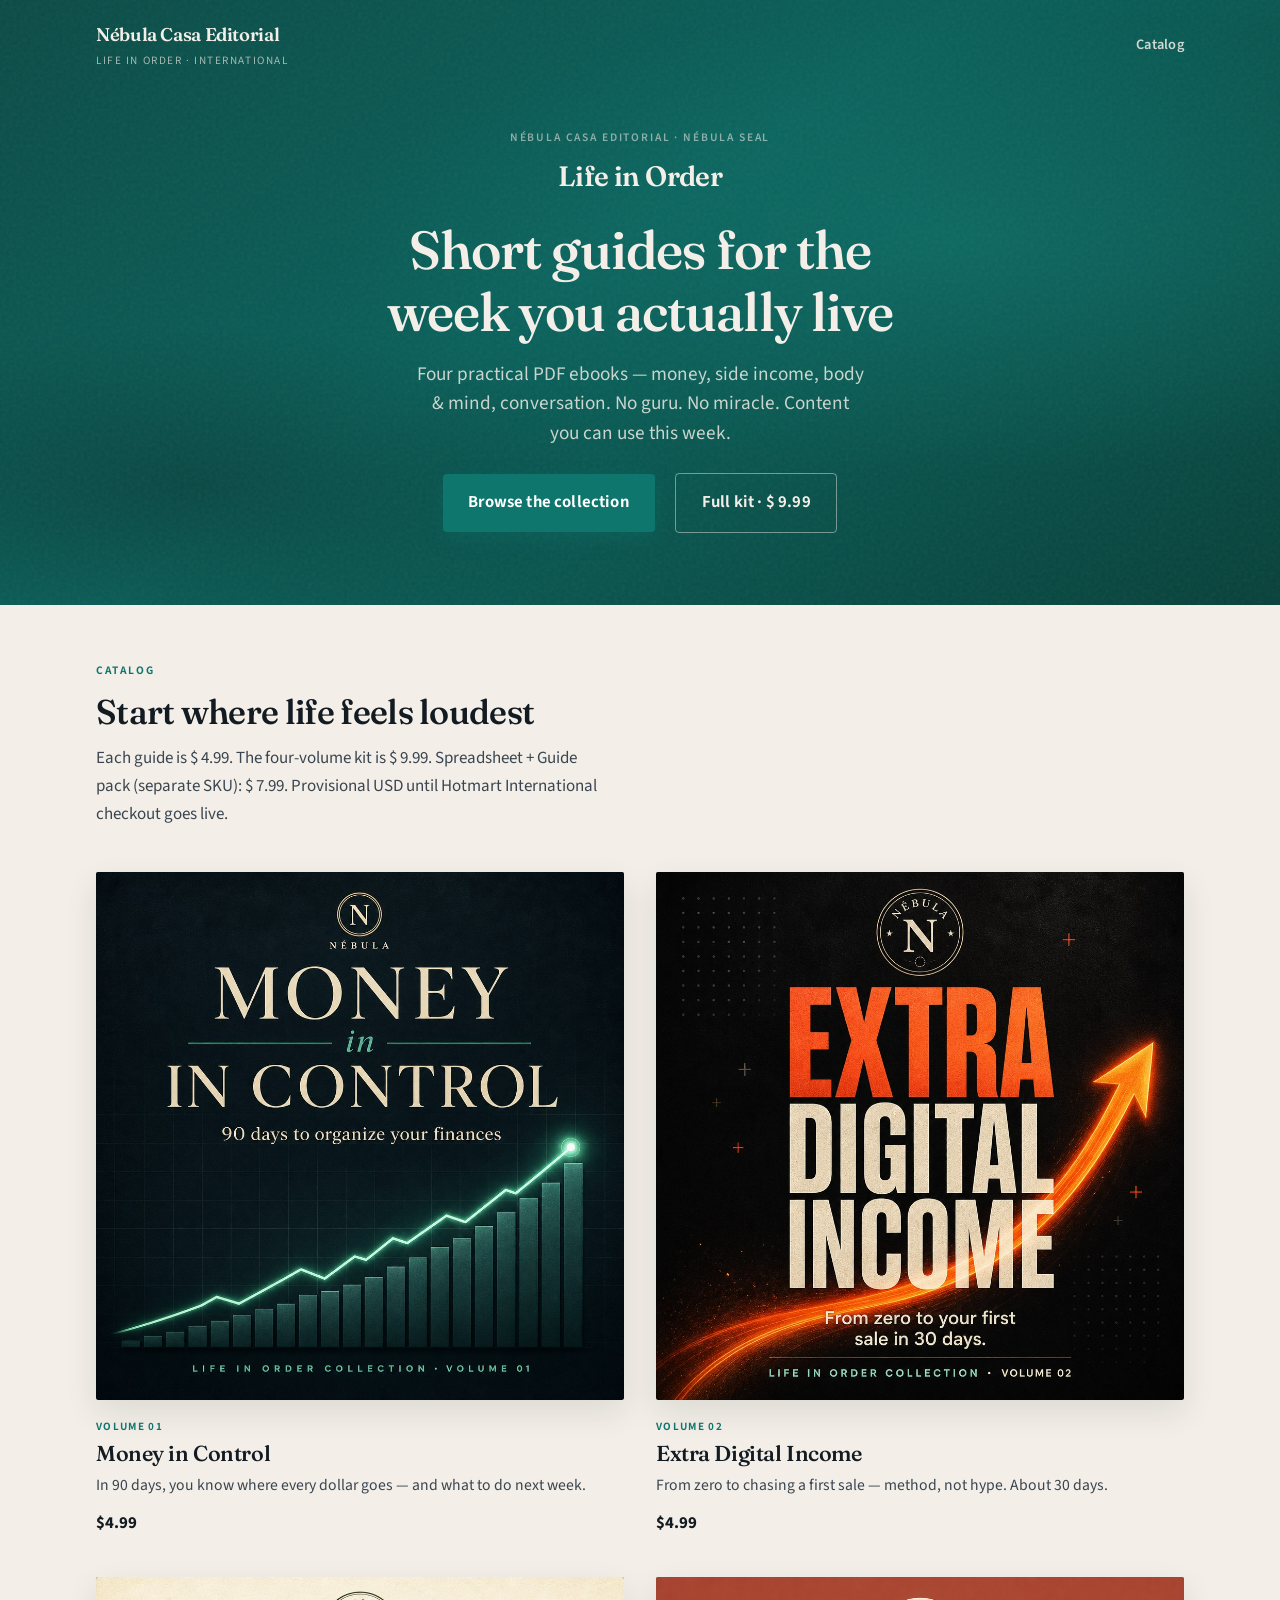
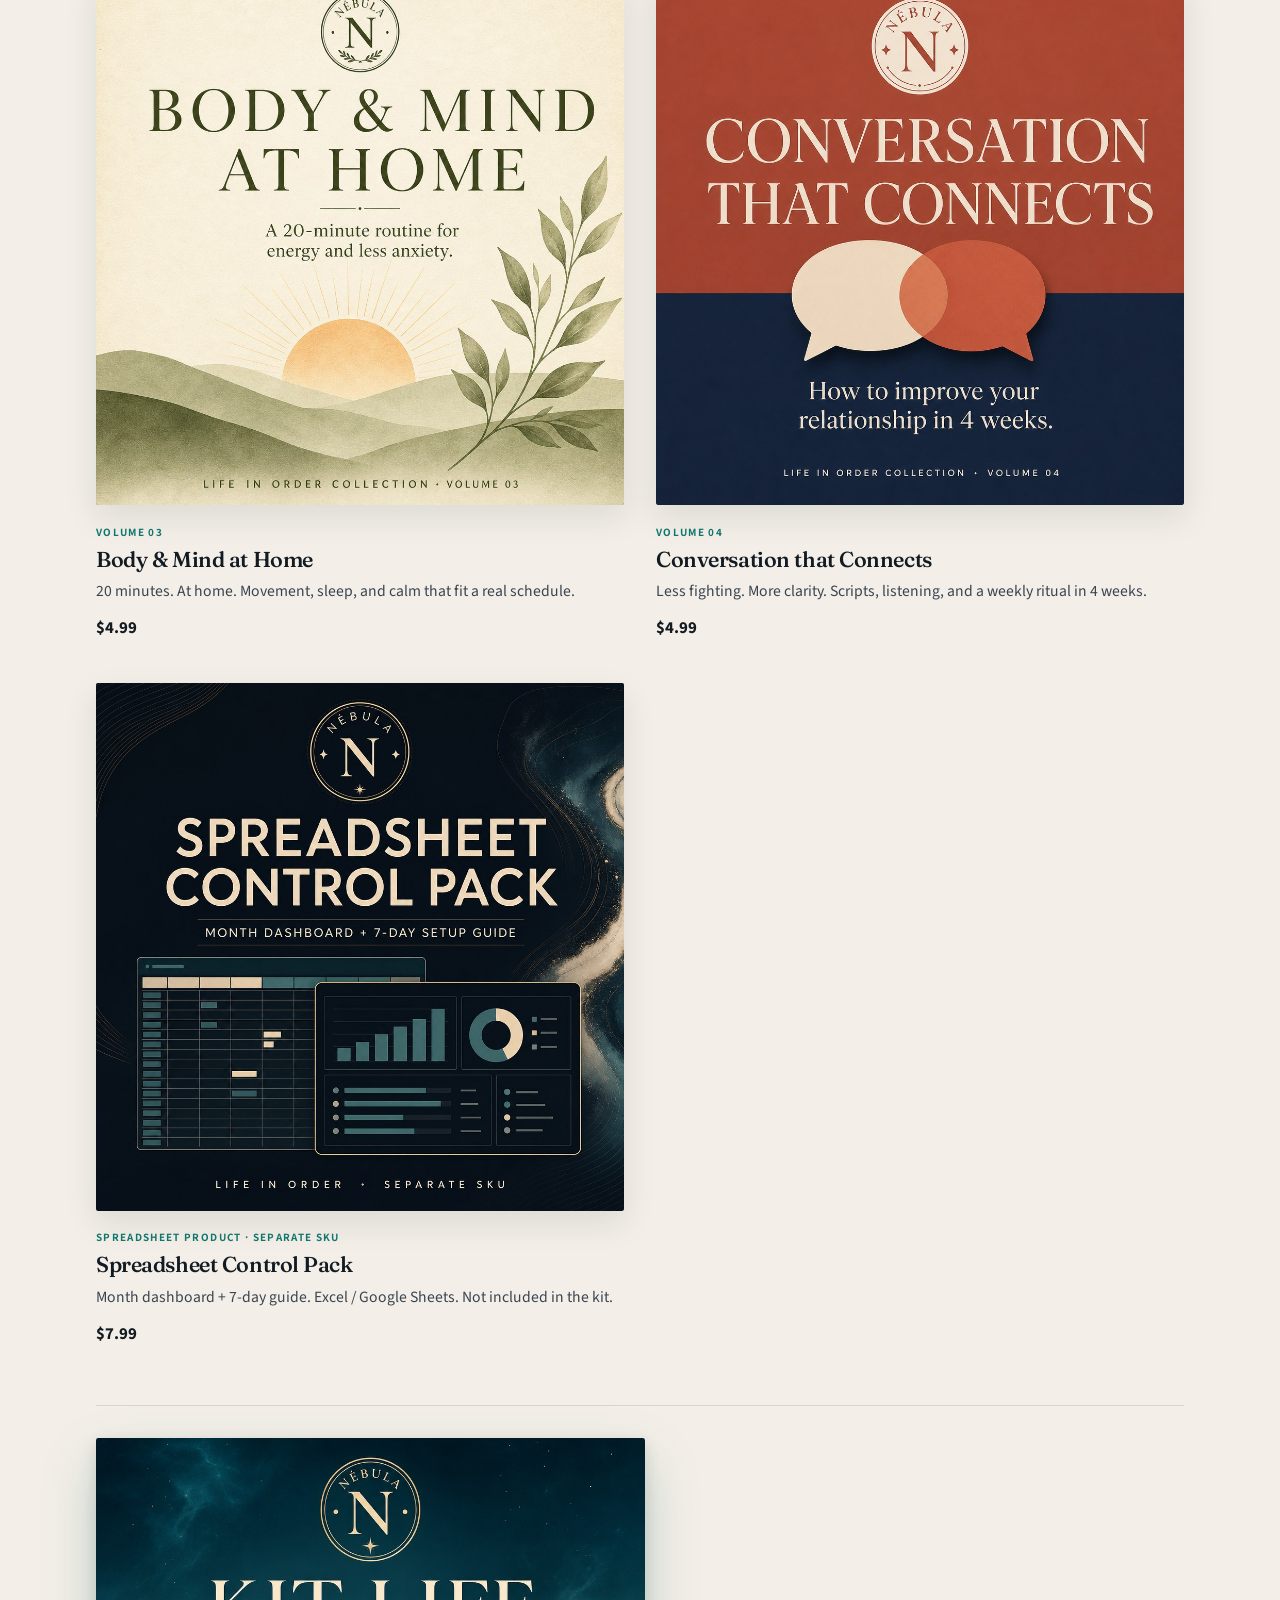
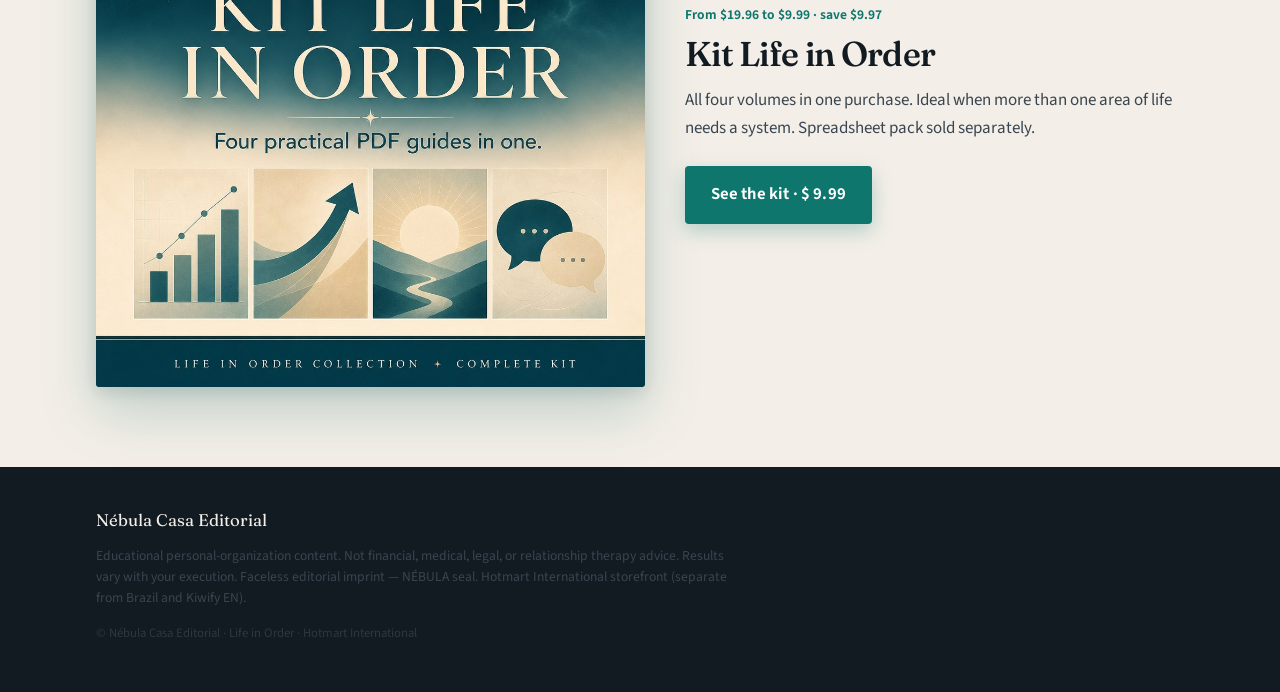
==== commit 2970e018: "feat: rich Hotmart EN storefront with English covers Mirror BR cream/teal editorial structure (hero " ====
--- a/index.html
+++ b/index.html
@@ -3,16 +3,16 @@
 <head>
   <meta charset="utf-8">
   <meta name="viewport" content="width=device-width, initial-scale=1">
-  <title>Life in Order — Nébula Casa Editorial (International)</title>
-  <meta name="description" content="Practical PDF guides from Nébula Casa Editorial. Money, side income, home wellness, and clearer conversations. Ebooks $4.99 · Kit $9.99 · Spreadsheet pack $7.99.">
+  <title>Life in Order Collection — Nébula Casa Editorial</title>
+  <meta name="description" content="Practical PDF guides from Nébula Casa Editorial: money, side income, body & mind, conversation. Ebooks $4.99 · Kit $9.99 · Spreadsheet pack $7.99.">
   <link rel="preconnect" href="https://fonts.googleapis.com">
   <link rel="preconnect" href="https://fonts.gstatic.com" crossorigin>
-  <link href="https://fonts.googleapis.com/css2?family=Cormorant+Garamond:wght@400;500;600&family=Outfit:wght@400;500;600;700&display=swap" rel="stylesheet">
+  <link href="https://fonts.googleapis.com/css2?family=Fraunces:opsz,wght@9..144,500;9..144,600;9..144,700&family=Source+Sans+3:wght@400;600;650;700&display=swap" rel="stylesheet">
   <link rel="stylesheet" href="css/loja.css">
 </head>
 <body>
-  <header class="topbar">
-    <div class="topbar__inner">
+  <header class="site-header">
+    <div class="container site-header__inner">
       <a class="brand" href="index.html">
         <span class="brand__name">Nébula Casa Editorial</span>
         <span class="brand__tag">Life in Order · International</span>
@@ -21,105 +21,109 @@
     </div>
   </header>
 
-  <section class="hero hero--home">
-    <div class="hero__atmosphere" aria-hidden="true"></div>
-    <div class="hero__orb" aria-hidden="true"></div>
-    <div class="hero__content">
-      <p class="hero__seal">NÉBULA seal</p>
-      <p class="hero__brand">Nébula Casa Editorial</p>
-      <h1>Life in Order for the week you actually live</h1>
-      <p class="hero__sub">Short practical PDF guides for busy adults. Clear steps. Honest scope. No hype.</p>
-      <div class="cta-row">
-        <a class="btn" href="#catalog">Browse the collection</a>
-        <a class="btn btn--ghost" href="kit.html">Get the kit · $&nbsp;9.99</a>
+  <section class="hero hero--catalog">
+    <div class="hero__bg" aria-hidden="true"></div>
+    <div class="hero__texture" aria-hidden="true"></div>
+    <div class="hero__inner">
+      <div class="hero__copy">
+        <p class="hero__brand">
+          <span class="hero__eyebrow">Nébula Casa Editorial · NÉBULA seal</span>
+          Life in Order
+        </p>
+        <h1>Short guides for the week you actually live</h1>
+        <p class="hero__sub">Four practical PDF ebooks — money, side income, body &amp; mind, conversation. No guru. No miracle. Content you can use this week.</p>
+        <div class="cta-group">
+          <a class="btn-cta" href="#catalog">Browse the collection</a>
+          <a class="btn-cta btn-cta--ghost" href="kit.html">Full kit · $&nbsp;9.99</a>
+        </div>
       </div>
     </div>
   </section>
 
-  <main id="catalog" class="container container--wide">
-    <div class="catalog-intro reveal">
-      <span class="section__label">International catalog</span>
-      <h2>Start where life feels loudest</h2>
-      <p>Low-ticket PDF guides for skeptical, busy adults who want a simple system — not another course.</p>
-      <ul class="price-chip">
-        <li><strong>Ebooks</strong> $4.99</li>
-        <li><strong>Kit</strong> (4 ebooks) $9.99</li>
-        <li><strong>Spreadsheet pack</strong> $7.99</li>
-      </ul>
+  <main id="catalog" class="catalog section--cream">
+    <div class="container">
+      <div class="catalog__intro reveal">
+        <span class="section__label">Catalog</span>
+        <h2>Start where life feels loudest</h2>
+        <p>Each guide is $&nbsp;4.99. The four-volume kit is $&nbsp;9.99. Spreadsheet + Guide pack (separate SKU): $&nbsp;7.99. Provisional USD until Hotmart International checkout goes live.</p>
+      </div>
+
+      <div class="product-grid">
+        <a class="product-link reveal" href="money-in-control.html">
+          <div class="product-link__cover">
+            <img src="img/01-money-in-control.jpg" alt="Cover: Money in Control" width="600" height="600" loading="lazy">
+          </div>
+          <div class="product-link__meta">Volume 01</div>
+          <h3>Money in Control</h3>
+          <p class="product-link__desc">In 90 days, you know where every dollar goes — and what to do next week.</p>
+          <div class="product-link__price">$4.99</div>
+        </a>
+
+        <a class="product-link reveal" href="extra-digital-income.html">
+          <div class="product-link__cover">
+            <img src="img/02-extra-digital-income.jpg" alt="Cover: Extra Digital Income" width="600" height="600" loading="lazy">
+          </div>
+          <div class="product-link__meta">Volume 02</div>
+          <h3>Extra Digital Income</h3>
+          <p class="product-link__desc">From zero to chasing a first sale — method, not hype. About 30 days.</p>
+          <div class="product-link__price">$4.99</div>
+        </a>
+
+        <a class="product-link reveal" href="body-and-mind-at-home.html">
+          <div class="product-link__cover">
+            <img src="img/03-body-and-mind-at-home.jpg" alt="Cover: Body & Mind at Home" width="600" height="600" loading="lazy">
+          </div>
+          <div class="product-link__meta">Volume 03</div>
+          <h3>Body &amp; Mind at Home</h3>
+          <p class="product-link__desc">20 minutes. At home. Movement, sleep, and calm that fit a real schedule.</p>
+          <div class="product-link__price">$4.99</div>
+        </a>
+
+        <a class="product-link reveal" href="conversation-that-connects.html">
+          <div class="product-link__cover">
+            <img src="img/04-conversation-that-connects.jpg" alt="Cover: Conversation that Connects" width="600" height="600" loading="lazy">
+          </div>
+          <div class="product-link__meta">Volume 04</div>
+          <h3>Conversation that Connects</h3>
+          <p class="product-link__desc">Less fighting. More clarity. Scripts, listening, and a weekly ritual in 4 weeks.</p>
+          <div class="product-link__price">$4.99</div>
+        </a>
+
+        <a class="product-link reveal" href="spreadsheet-control-pack.html">
+          <div class="product-link__cover">
+            <img src="img/06-spreadsheet-control-pack.jpg" alt="Cover: Spreadsheet Control Pack" width="600" height="600" loading="lazy">
+          </div>
+          <div class="product-link__meta">Spreadsheet product · Separate SKU</div>
+          <h3>Spreadsheet Control Pack</h3>
+          <p class="product-link__desc">Month dashboard + 7-day guide. Excel / Google Sheets. Not included in the kit.</p>
+          <div class="product-link__price">$7.99</div>
+        </a>
+      </div>
+
+      <aside class="kit-banner reveal">
+        <a class="kit-banner__cover" href="kit.html">
+          <img src="img/05-kit-life-in-order.jpg" alt="Cover: Kit Life in Order — 4 ebooks" width="700" height="700" loading="lazy">
+        </a>
+        <div>
+          <span class="kit-banner__save">From $19.96 to $9.99 · save $9.97</span>
+          <h2>Kit Life in Order</h2>
+          <p>All four volumes in one purchase. Ideal when more than one area of life needs a system. Spreadsheet pack sold separately.</p>
+          <div class="cta-group">
+            <a class="btn-cta" href="kit.html">See the kit · $&nbsp;9.99</a>
+          </div>
+        </div>
+      </aside>
     </div>
-
-    <div class="catalog-list">
-      <a class="catalog-row reveal" href="money-in-control.html">
-        <div class="catalog-row__num" aria-hidden="true">01</div>
-        <div>
-          <div class="catalog-row__meta">Volume 01</div>
-          <h3>Money in Control</h3>
-          <p>Paycheck in. Ten days later — gone. A 90-day system so you know where every dollar goes.</p>
-        </div>
-        <div class="catalog-row__price">$4.99</div>
-      </a>
-
-      <a class="catalog-row reveal" href="extra-digital-income.html">
-        <div class="catalog-row__num" aria-hidden="true">02</div>
-        <div>
-          <div class="catalog-row__meta">Volume 02</div>
-          <h3>Extra Digital Income</h3>
-          <p>Pick one path, validate fast, and chase a first sale — method, not miracles.</p>
-        </div>
-        <div class="catalog-row__price">$4.99</div>
-      </a>
-
-      <a class="catalog-row reveal" href="body-and-mind-at-home.html">
-        <div class="catalog-row__num" aria-hidden="true">03</div>
-        <div>
-          <div class="catalog-row__meta">Volume 03</div>
-          <h3>Body &amp; Mind at Home</h3>
-          <p>Twenty minutes at home: movement, sleep, and calm that fit a real schedule.</p>
-        </div>
-        <div class="catalog-row__price">$4.99</div>
-      </a>
-
-      <a class="catalog-row reveal" href="conversation-that-connects.html">
-        <div class="catalog-row__num" aria-hidden="true">04</div>
-        <div>
-          <div class="catalog-row__meta">Volume 04</div>
-          <h3>Conversation that Connects</h3>
-          <p>Less fighting, more clarity — scripts and a weekly ritual you can actually use.</p>
-        </div>
-        <div class="catalog-row__price">$4.99</div>
-      </a>
-
-      <a class="catalog-row reveal" href="spreadsheet-control-pack.html">
-        <div class="catalog-row__num" aria-hidden="true">··</div>
-        <div>
-          <div class="catalog-row__meta">Separate SKU</div>
-          <h3>Spreadsheet + Guide pack</h3>
-          <p>Month dashboard + 7-day setup guide. Not included in the kit.</p>
-        </div>
-        <div class="catalog-row__price">$7.99</div>
-      </a>
-    </div>
-
-    <aside class="kit-strip reveal">
-      <div>
-        <span class="kit-strip__save">Save $9.97 vs buying separately</span>
-        <h2>Kit Life in Order</h2>
-        <p>All four volumes in one purchase. Spreadsheet pack sold separately.</p>
-        <div class="cta-row">
-          <a class="btn" href="kit.html">Get the kit · $&nbsp;9.99</a>
-        </div>
-      </div>
-    </aside>
   </main>
 
   <footer class="site-footer">
     <div class="container">
       <div class="site-footer__brand">Nébula Casa Editorial</div>
-      <p class="selo">NÉBULA seal · Life in Order</p>
-      <p class="site-footer__legal">International English storefront. Educational personal-organization content from a faceless editorial brand — no guru promises. Prices shown in provisional USD until checkout links go live.</p>
-      <p class="site-footer__copy">© Nébula Casa Editorial · <a href="index.html">Catalog</a> · Hotmart International</p>
+      <p class="site-footer__legal">Educational personal-organization content. Not financial, medical, legal, or relationship therapy advice. Results vary with your execution. Faceless editorial imprint — NÉBULA seal. Hotmart International storefront (separate from Brazil and Kiwify EN).</p>
+      <p class="site-footer__copy">© Nébula Casa Editorial · Life in Order · Hotmart International</p>
     </div>
   </footer>
+
   <script src="js/loja.js"></script>
 </body>
 </html>
--- a/css/loja.css
+++ b/css/loja.css
@@ -1,21 +1,21 @@
-/* Nébula Casa Editorial — Hotmart EN (International)
-   Distinct from BR cream-teal and ES navy-sand */
-
+/* Nébula Casa Editorial — loja */
 :root {
-  --void: #0a0b0d;
-  --ink: #12141a;
-  --panel: #181b22;
-  --line: rgba(236, 230, 220, 0.1);
-  --ivory: #f3eee6;
-  --ivory-dim: rgba(243, 238, 230, 0.72);
-  --ivory-soft: rgba(243, 238, 230, 0.5);
-  --copper: #c9a46a;
-  --copper-deep: #a8844a;
-  --copper-glow: rgba(201, 164, 106, 0.16);
-  --font-display: "Cormorant Garamond", "Times New Roman", Georgia, serif;
-  --font-body: "Outfit", "Avenir Next", "Segoe UI", sans-serif;
-  --max: 42rem;
-  --wide: 64rem;
+  --primary: #0f766e;
+  --deep: #085f59;
+  --cream: #f3efe8;
+  --cream-dark: #e8e2d6;
+  --ink: #121a22;
+  --ink-soft: #3a4550;
+  --paper: #faf8f4;
+  --line: rgba(18, 26, 34, 0.12);
+  --white: #ffffff;
+  --font-display: "Fraunces", Georgia, "Times New Roman", serif;
+  --font-body: "Source Sans 3", "Source Sans Pro", system-ui, sans-serif;
+  --max: 68rem;
+  --narrow: 40rem;
+  --radius: 0.25rem;
+  --shadow-cover: 0 1.5rem 3.5rem rgba(8, 95, 89, 0.22),
+    0 0.35rem 1rem rgba(18, 26, 34, 0.12);
   --ease: cubic-bezier(0.22, 1, 0.36, 1);
 }
 
@@ -34,13 +34,9 @@
   font-family: var(--font-body);
   font-size: 1.0625rem;
   line-height: 1.65;
-  color: var(--ivory);
-  background: var(--void);
+  color: var(--ink);
+  background: var(--cream);
   -webkit-font-smoothing: antialiased;
-}
-
-body.has-sticky-cta {
-  padding-bottom: 5.25rem;
 }
 
 img {
@@ -50,46 +46,40 @@
 }
 
 a {
-  color: var(--copper);
-  text-underline-offset: 0.18em;
+  color: var(--deep);
+  text-underline-offset: 0.15em;
 }
 
 a:hover {
-  color: var(--ivory);
+  color: var(--primary);
 }
 
 h1,
 h2,
 h3 {
   font-family: var(--font-display);
-  font-weight: 500;
-  line-height: 1.12;
+  font-weight: 550;
+  line-height: 1.15;
   letter-spacing: -0.02em;
-  color: var(--ivory);
-  margin: 0 0 0.85rem;
+  color: var(--ink);
+  margin: 0 0 0.75rem;
 }
 
 h1 {
-  font-size: clamp(2.5rem, 6.5vw, 3.85rem);
+  font-size: clamp(2.15rem, 5vw, 3.35rem);
 }
 
 h2 {
-  font-size: clamp(1.75rem, 3.5vw, 2.4rem);
+  font-size: clamp(1.65rem, 3.2vw, 2.15rem);
 }
 
 h3 {
-  font-size: 1.3rem;
+  font-size: 1.2rem;
 }
 
 p {
   margin: 0 0 1rem;
-  color: var(--ivory-dim);
-}
-
-.lead {
-  font-size: 1.2rem;
-  color: var(--ivory);
-  max-width: 34rem;
+  color: var(--ink-soft);
 }
 
 .container {
@@ -97,506 +87,471 @@
   margin-inline: auto;
 }
 
-.container--wide {
-  width: min(100% - 2rem, var(--wide));
-}
-
-/* —— Top bar —— */
-.topbar {
-  position: sticky;
-  top: 0;
-  z-index: 40;
-  backdrop-filter: blur(16px);
-  background: rgba(10, 11, 13, 0.88);
-  border-bottom: 1px solid var(--line);
-}
-
-.topbar__inner {
-  width: min(100% - 2rem, var(--wide));
-  margin-inline: auto;
+.container--narrow {
+  width: min(100% - 2rem, var(--narrow));
+}
+
+/* —— Header —— */
+.site-header {
+  position: absolute;
+  inset: 0 0 auto;
+  z-index: 20;
+  padding: 1.25rem 0;
+}
+
+.site-header__inner {
   display: flex;
   align-items: center;
   justify-content: space-between;
   gap: 1rem;
-  padding: 0.9rem 0;
 }
 
 .brand {
+  display: inline-flex;
+  flex-direction: column;
+  gap: 0.1rem;
   text-decoration: none;
-  color: var(--ivory);
-  display: flex;
-  flex-direction: column;
-  gap: 0.12rem;
+  color: inherit;
 }
 
 .brand__name {
   font-family: var(--font-display);
-  font-size: 1.25rem;
-  letter-spacing: -0.01em;
+  font-size: 1.15rem;
+  font-weight: 600;
+  letter-spacing: -0.02em;
+  color: var(--cream);
 }
 
 .brand__tag {
-  font-size: 0.68rem;
-  letter-spacing: 0.16em;
+  font-size: 0.7rem;
+  letter-spacing: 0.14em;
   text-transform: uppercase;
-  color: var(--ivory-soft);
+  color: rgba(243, 239, 232, 0.65);
+}
+
+.brand--ink .brand__name {
+  color: var(--ink);
+}
+
+.brand--ink .brand__tag {
+  color: var(--ink-soft);
 }
 
 .nav-link {
-  color: var(--ivory-soft);
+  font-size: 0.9rem;
+  font-weight: 600;
+  color: rgba(243, 239, 232, 0.85);
   text-decoration: none;
+  letter-spacing: 0.02em;
+}
+
+.nav-link:hover {
+  color: var(--cream);
+}
+
+.nav-link--ink {
+  color: var(--ink-soft);
+}
+
+.nav-link--ink:hover {
+  color: var(--deep);
+}
+
+/* —— Buttons —— */
+.btn-cta {
+  display: inline-flex;
+  align-items: center;
+  justify-content: center;
+  gap: 0.5rem;
+  padding: 0.95rem 1.6rem;
+  background: var(--primary);
+  color: var(--white);
+  font-family: var(--font-body);
+  font-size: 1.05rem;
+  font-weight: 650;
+  letter-spacing: 0.01em;
+  text-decoration: none;
+  border: none;
+  border-radius: var(--radius);
+  cursor: pointer;
+  transition: background 0.2s var(--ease), transform 0.2s var(--ease),
+    box-shadow 0.2s var(--ease);
+  box-shadow: 0 0.45rem 1.25rem rgba(15, 118, 110, 0.28);
+}
+
+.btn-cta:hover {
+  background: var(--deep);
+  color: var(--white);
+  transform: translateY(-1px);
+}
+
+.btn-cta:active {
+  transform: translateY(0);
+}
+
+.btn-cta--ghost {
+  background: transparent;
+  color: var(--cream);
+  box-shadow: none;
+  border: 1.5px solid rgba(243, 239, 232, 0.45);
+}
+
+.btn-cta--ghost:hover {
+  background: rgba(243, 239, 232, 0.1);
+  color: var(--cream);
+  border-color: var(--cream);
+}
+
+.btn-cta__price {
+  opacity: 0.92;
+  font-weight: 700;
+}
+
+.cta-group {
+  display: flex;
+  flex-wrap: wrap;
+  align-items: center;
+  gap: 0.85rem 1.25rem;
+  margin-top: 1.5rem;
+}
+
+.cta-note {
   font-size: 0.88rem;
-  letter-spacing: 0.06em;
-  text-transform: uppercase;
-  font-weight: 500;
-}
-
-.nav-link:hover {
-  color: var(--copper);
-}
-
-/* —— Hero —— */
+  color: rgba(243, 239, 232, 0.7);
+  margin: 0;
+}
+
+.section .cta-note {
+  color: var(--ink-soft);
+}
+
+/* —— Hero (product) —— */
 .hero {
   position: relative;
-  min-height: min(92vh, 48rem);
+  min-height: 100vh;
+  min-height: 100dvh;
   display: grid;
-  align-items: end;
+  align-items: stretch;
+  background: var(--deep);
+  color: var(--cream);
   overflow: hidden;
-  isolation: isolate;
-}
-
-.hero--home {
-  min-height: min(100vh, 52rem);
-  align-items: center;
-}
-
-.hero__atmosphere {
+}
+
+.hero__bg {
   position: absolute;
   inset: 0;
-  z-index: -1;
   background:
-    radial-gradient(ellipse 55% 45% at 78% 22%, var(--copper-glow), transparent 60%),
-    radial-gradient(ellipse 50% 40% at 12% 85%, rgba(201, 164, 106, 0.08), transparent 55%),
-    linear-gradient(165deg, #151820 0%, var(--void) 48%, #0c0d10 100%);
-}
-
-.hero__atmosphere::after {
-  content: "";
+    radial-gradient(ellipse 70% 55% at 75% 40%, rgba(15, 118, 110, 0.55), transparent 70%),
+    radial-gradient(ellipse 50% 40% at 15% 80%, rgba(8, 50, 48, 0.5), transparent 65%),
+    linear-gradient(145deg, #0a4a45 0%, var(--deep) 45%, #064039 100%);
+  z-index: 0;
+}
+
+.hero__texture {
   position: absolute;
   inset: 0;
-  opacity: 0.045;
-  background-image: url("data:image/svg+xml,%3Csvg viewBox='0 0 200 200' xmlns='http://www.w3.org/2000/svg'%3E%3Cfilter id='n'%3E%3CfeTurbulence type='fractalNoise' baseFrequency='0.9' numOctaves='4' stitchTiles='stitch'/%3E%3C/filter%3E%3Crect width='100%25' height='100%25' filter='url(%23n)'/%3E%3C/svg%3E");
+  opacity: 0.07;
+  background-image: url("data:image/svg+xml,%3Csvg viewBox='0 0 200 200' xmlns='http://www.w3.org/2000/svg'%3E%3Cfilter id='n'%3E%3CfeTurbulence type='fractalNoise' baseFrequency='0.85' numOctaves='4' stitchTiles='stitch'/%3E%3C/filter%3E%3Crect width='100%25' height='100%25' filter='url(%23n)'/%3E%3C/svg%3E");
   pointer-events: none;
-}
-
-.hero__orb {
-  position: absolute;
-  width: min(42vw, 22rem);
-  height: min(42vw, 22rem);
-  border-radius: 50%;
-  border: 1px solid rgba(201, 164, 106, 0.22);
-  right: 8%;
-  top: 18%;
-  z-index: -1;
-  animation: orb-pulse 10s var(--ease) infinite alternate;
-  pointer-events: none;
-}
-
-.hero__orb::before {
-  content: "";
-  position: absolute;
-  inset: 12%;
-  border-radius: 50%;
-  border: 1px solid rgba(201, 164, 106, 0.12);
-}
-
-.hero__content {
+  z-index: 1;
+}
+
+.hero__inner {
+  position: relative;
+  z-index: 2;
+  display: grid;
+  grid-template-columns: 1fr 1fr;
+  gap: 2.5rem 3rem;
+  align-items: center;
   width: min(100% - 2rem, var(--max));
   margin: 0 auto;
   padding: 7rem 0 4rem;
-  animation: rise 0.95s var(--ease) both;
-}
-
-.hero--product .hero__content {
-  padding: 6.5rem 0 3.5rem;
-  width: min(100% - 2rem, 40rem);
-}
-
-.hero__seal {
-  display: inline-block;
-  margin: 0 0 1.1rem;
+  min-height: 100vh;
+  min-height: 100dvh;
+}
+
+.hero__copy {
+  max-width: 32rem;
+}
+
+.hero__brand {
+  font-family: var(--font-display);
+  font-size: clamp(1.35rem, 2.5vw, 1.75rem);
+  font-weight: 600;
+  letter-spacing: -0.02em;
+  color: var(--cream);
+  margin: 0 0 1.35rem;
+}
+
+.hero__eyebrow {
+  display: block;
+  font-family: var(--font-body);
   font-size: 0.72rem;
   font-weight: 600;
-  letter-spacing: 0.22em;
+  letter-spacing: 0.16em;
   text-transform: uppercase;
-  color: var(--copper);
-}
-
-.hero__brand {
-  font-family: var(--font-display);
-  font-size: clamp(2.1rem, 5vw, 3.1rem);
-  line-height: 1.05;
-  color: var(--ivory);
-  margin: 0 0 1.35rem;
-  max-width: 12ch;
+  color: rgba(243, 239, 232, 0.55);
+  margin-bottom: 0.35rem;
 }
 
 .hero h1 {
-  max-width: 14ch;
-  margin-bottom: 1.1rem;
-}
-
-.hero--product h1 {
-  max-width: 18ch;
+  color: var(--cream);
+  margin-bottom: 1rem;
 }
 
 .hero__sub {
-  max-width: 32ch;
-  font-size: 1.12rem;
-  margin-bottom: 1.75rem;
-  color: var(--ivory-dim);
-}
-
-.hero__meta {
+  font-size: clamp(1.05rem, 2vw, 1.2rem);
+  line-height: 1.55;
+  color: rgba(243, 239, 232, 0.82);
+  margin: 0;
+  max-width: 28rem;
+}
+
+.hero__visual {
+  display: flex;
+  justify-content: center;
+  align-items: center;
+}
+
+.hero__cover {
+  width: min(100%, 22rem);
+  border-radius: 0.2rem;
+  box-shadow: var(--shadow-cover);
+  transform: rotate(1.5deg);
+}
+
+.hero--catalog {
+  min-height: auto;
+}
+
+.hero--catalog .hero__inner {
+  grid-template-columns: 1fr;
+  min-height: auto;
+  padding: 8rem 0 4.5rem;
+  text-align: center;
+  justify-items: center;
+}
+
+.hero--catalog .hero__copy {
+  max-width: 36rem;
+}
+
+.hero--catalog .hero__sub {
+  margin-inline: auto;
+}
+
+.hero--catalog .cta-group {
+  justify-content: center;
+}
+
+/* —— Sections —— */
+.section {
+  padding: 4.5rem 0;
+}
+
+.section--cream {
+  background: var(--cream);
+}
+
+.section--paper {
+  background: var(--paper);
+}
+
+.section--deep {
+  background: var(--deep);
+  color: var(--cream);
+}
+
+.section--deep h2,
+.section--deep h3 {
+  color: var(--cream);
+}
+
+.section--deep p {
+  color: rgba(243, 239, 232, 0.8);
+}
+
+.section__label {
   display: block;
-  margin: 0 0 0.65rem;
-  font-size: 0.75rem;
+  font-size: 0.72rem;
+  font-weight: 650;
   letter-spacing: 0.14em;
   text-transform: uppercase;
-  color: var(--copper);
-}
-
-.cta-row {
-  display: flex;
-  flex-wrap: wrap;
-  align-items: center;
-  gap: 0.85rem 1.1rem;
-}
-
-.btn {
-  display: inline-flex;
-  align-items: center;
-  justify-content: center;
-  gap: 0.4rem;
-  padding: 0.95rem 1.4rem;
-  border-radius: 0;
-  border: 1px solid var(--copper);
-  background: var(--copper);
-  color: var(--void);
-  font-family: var(--font-body);
-  font-weight: 600;
-  font-size: 0.95rem;
-  text-decoration: none;
-  letter-spacing: 0.02em;
-  transition: background 0.25s var(--ease), color 0.25s var(--ease), border-color 0.25s var(--ease), transform 0.25s var(--ease);
-}
-
-.btn:hover {
-  background: transparent;
-  color: var(--copper);
-}
-
-.btn--ghost {
-  background: transparent;
-  color: var(--ivory);
-  border-color: rgba(243, 238, 230, 0.28);
-}
-
-.btn--ghost:hover {
-  border-color: var(--copper);
-  color: var(--copper);
-  background: transparent;
-}
-
-.btn__price {
-  font-weight: 700;
-}
-
-.cta-note {
-  margin: 0.85rem 0 0;
-  font-size: 0.85rem;
-  color: var(--ivory-soft);
-}
-
-/* —— Sections —— */
-.section {
-  padding: 4.25rem 0;
-  border-top: 1px solid var(--line);
-}
-
-.section--panel {
-  background: linear-gradient(180deg, var(--ink), var(--void));
-}
-
-.section__label {
-  display: block;
-  margin-bottom: 0.65rem;
-  font-size: 0.72rem;
-  letter-spacing: 0.18em;
-  text-transform: uppercase;
-  color: var(--copper);
-  font-weight: 600;
-}
-
-.rule-list {
+  color: var(--primary);
+  margin-bottom: 0.75rem;
+}
+
+.section--deep .section__label {
+  color: rgba(243, 239, 232, 0.55);
+}
+
+.lead {
+  font-size: 1.2rem;
+  line-height: 1.55;
+  color: var(--ink);
+  max-width: 34rem;
+}
+
+.split {
+  display: grid;
+  grid-template-columns: 1fr 1fr;
+  gap: 2.5rem 3.5rem;
+  align-items: start;
+}
+
+.learn-list {
   list-style: none;
   margin: 1.5rem 0 0;
   padding: 0;
-  counter-reset: steps;
-}
-
-.rule-list li {
-  counter-increment: steps;
-  display: grid;
-  grid-template-columns: 2.4rem 1fr;
-  gap: 0.85rem;
-  padding: 1rem 0;
+  counter-reset: learn;
+}
+
+.learn-list li {
+  position: relative;
+  padding: 1.1rem 0 1.1rem 3.25rem;
   border-top: 1px solid var(--line);
-  color: var(--ivory-dim);
-}
-
-.rule-list li::before {
-  content: counter(steps, decimal-leading-zero);
+  color: var(--ink-soft);
+}
+
+.learn-list li:last-child {
+  border-bottom: 1px solid var(--line);
+}
+
+.learn-list li::before {
+  counter-increment: learn;
+  content: counter(learn, decimal-leading-zero);
+  position: absolute;
+  left: 0;
+  top: 1.15rem;
   font-family: var(--font-display);
-  font-size: 1.2rem;
-  color: var(--copper);
-  line-height: 1.3;
-}
-
-.rule-list strong {
-  color: var(--ivory);
+  font-size: 1rem;
+  font-weight: 600;
+  color: var(--primary);
+}
+
+.learn-list strong {
   display: block;
-  margin-bottom: 0.15rem;
-  font-weight: 600;
-}
-
-.plain-list {
+  font-family: var(--font-display);
+  font-size: 1.1rem;
+  font-weight: 550;
+  color: var(--ink);
+  margin-bottom: 0.2rem;
+}
+
+.receive-list {
   list-style: none;
   margin: 1.25rem 0 0;
   padding: 0;
 }
 
-.plain-list li {
-  padding: 0.75rem 0;
-  border-top: 1px solid var(--line);
-  color: var(--ivory-dim);
-}
-
-.plain-list strong {
-  color: var(--ivory);
+.receive-list li {
+  position: relative;
+  padding: 0.55rem 0 0.55rem 1.5rem;
+  color: var(--ink-soft);
+}
+
+.receive-list li::before {
+  content: "";
+  position: absolute;
+  left: 0;
+  top: 1rem;
+  width: 0.55rem;
+  height: 0.55rem;
+  background: var(--primary);
+  border-radius: 1px;
+  transform: rotate(45deg);
 }
 
 .audience {
   display: grid;
-  gap: 1.75rem;
-  margin-top: 1.5rem;
-}
-
-@media (min-width: 720px) {
-  .audience {
-    grid-template-columns: 1fr 1fr;
-    gap: 2.25rem;
-  }
-}
-
-.audience h3 {
-  font-size: 1.1rem;
-  margin-bottom: 0.75rem;
-}
-
-.audience ul {
+  grid-template-columns: 1fr 1fr;
+  gap: 2rem;
+}
+
+.audience__col h3 {
+  margin-bottom: 1rem;
+}
+
+.audience__col ul {
   margin: 0;
   padding: 0;
   list-style: none;
 }
 
-.audience li {
+.audience__col li {
   position: relative;
-  padding: 0.55rem 0 0.55rem 1.15rem;
-  color: var(--ivory-dim);
+  padding: 0.55rem 0 0.55rem 1.35rem;
+  color: var(--ink-soft);
   border-top: 1px solid var(--line);
-  font-size: 0.98rem;
-}
-
-.audience li:last-child {
+}
+
+.audience__col li:last-child {
   border-bottom: 1px solid var(--line);
 }
 
-.audience li::before {
+.audience__col--yes li::before {
   content: "";
   position: absolute;
   left: 0;
   top: 1.05rem;
-  width: 0.45rem;
-  height: 0.45rem;
-  background: var(--copper);
-}
-
-.audience__no li::before {
-  background: rgba(243, 238, 230, 0.28);
-}
-
-.audience__yes h3 {
-  color: var(--copper);
-}
-
-.audience__no h3 {
-  color: var(--ivory-soft);
-}
-
-.disclaimer {
-  margin-top: 1.75rem;
-  padding-top: 1.1rem;
-  border-top: 1px dashed var(--line);
-  font-size: 0.9rem;
-  color: var(--ivory-soft);
-}
-
+  width: 0.55rem;
+  height: 0.2rem;
+  background: var(--primary);
+}
+
+.audience__col--no li::before {
+  content: "";
+  position: absolute;
+  left: 0;
+  top: 1.05rem;
+  width: 0.55rem;
+  height: 0.2rem;
+  background: rgba(18, 26, 34, 0.28);
+}
+
+.brand-block {
+  max-width: 36rem;
+}
+
+.brand-block p:last-child {
+  margin-bottom: 0;
+}
+
+/* —— Final CTA —— */
 .final-cta {
-  background:
-    radial-gradient(ellipse 55% 70% at 8% 30%, var(--copper-glow), transparent 55%),
-    var(--panel);
-}
-
-.final-cta .cta-row {
-  margin-top: 1.4rem;
-}
-
-/* —— Catalog —— */
-.catalog-intro {
-  padding: 3.75rem 0 1.75rem;
-}
-
-.catalog-intro h2 {
-  max-width: 18ch;
-}
-
-.catalog-intro p {
-  max-width: 46ch;
-}
-
-.price-chip {
-  display: inline-flex;
-  flex-wrap: wrap;
-  gap: 0.45rem 1.1rem;
-  margin: 1.15rem 0 0;
-  padding: 0;
-  list-style: none;
-  font-size: 0.88rem;
-  color: var(--ivory-soft);
-}
-
-.price-chip li strong {
-  color: var(--ivory);
-  font-weight: 600;
-}
-
-.catalog-list {
-  border-top: 1px solid var(--line);
-}
-
-.catalog-row {
-  display: grid;
-  gap: 1rem;
-  padding: 1.85rem 0;
-  border-bottom: 1px solid var(--line);
-  text-decoration: none;
-  color: inherit;
-  transition: background 0.3s var(--ease);
-}
-
-.catalog-row:hover {
-  background: rgba(201, 164, 106, 0.04);
-}
-
-@media (min-width: 760px) {
-  .catalog-row {
-    grid-template-columns: 4.5rem 1fr auto;
-    align-items: center;
-    gap: 1.75rem;
-  }
-}
-
-.catalog-row__num {
-  font-family: var(--font-display);
-  font-size: 2rem;
-  color: var(--copper);
-  line-height: 1;
-  letter-spacing: -0.02em;
-}
-
-.catalog-row__meta {
-  font-size: 0.7rem;
-  letter-spacing: 0.16em;
-  text-transform: uppercase;
-  color: var(--copper);
-  margin-bottom: 0.35rem;
-  font-weight: 600;
-}
-
-.catalog-row h3 {
-  margin-bottom: 0.4rem;
-  transition: color 0.2s;
-}
-
-.catalog-row:hover h3 {
-  color: var(--copper);
-}
-
-.catalog-row p {
-  margin: 0;
-  max-width: 42ch;
-  font-size: 0.98rem;
-}
-
-.catalog-row__price {
-  font-family: var(--font-display);
-  font-size: 1.55rem;
-  color: var(--ivory);
-  white-space: nowrap;
-}
-
-.kit-strip {
-  margin: 2.75rem 0 1rem;
-  padding: 2.25rem 0;
-  border-top: 1px solid var(--line);
-  border-bottom: 1px solid var(--line);
-  display: grid;
-  gap: 1.25rem;
-  background:
-    radial-gradient(ellipse 40% 80% at 100% 50%, var(--copper-glow), transparent 60%);
-}
-
-.kit-strip__save {
-  display: inline-block;
-  margin-bottom: 0.5rem;
-  font-size: 0.74rem;
-  letter-spacing: 0.12em;
-  text-transform: uppercase;
-  color: var(--copper);
-  font-weight: 600;
-}
-
-.kit-strip h2 {
-  max-width: 16ch;
-}
-
-.kit-strip p {
-  max-width: 40ch;
-}
-
-/* —— Sticky CTA —— */
+  text-align: center;
+  padding: 4.5rem 0;
+}
+
+.final-cta h2 {
+  color: var(--cream);
+  margin-bottom: 0.75rem;
+}
+
+.final-cta p {
+  color: rgba(243, 239, 232, 0.78);
+  max-width: 28rem;
+  margin-inline: auto;
+  margin-bottom: 1.5rem;
+}
+
+.final-cta .cta-group {
+  justify-content: center;
+}
+
+/* —— Sticky bar —— */
 .sticky-cta {
   position: fixed;
+  bottom: 0;
   left: 0;
   right: 0;
-  bottom: 0;
-  z-index: 50;
+  z-index: 40;
+  background: rgba(8, 95, 89, 0.96);
+  backdrop-filter: blur(10px);
+  border-top: 1px solid rgba(243, 239, 232, 0.12);
+  padding: 0.75rem 0;
   transform: translateY(110%);
-  transition: transform 0.4s var(--ease);
-  background: rgba(12, 14, 18, 0.94);
-  border-top: 1px solid var(--line);
-  backdrop-filter: blur(14px);
+  transition: transform 0.35s var(--ease);
 }
 
 .sticky-cta.is-visible {
@@ -604,61 +559,168 @@
 }
 
 .sticky-cta__inner {
-  width: min(100% - 1.25rem, var(--wide));
-  margin: 0 auto;
-  padding: 0.8rem 0;
   display: flex;
   align-items: center;
   justify-content: space-between;
   gap: 1rem;
+  width: min(100% - 1.5rem, var(--max));
+  margin-inline: auto;
 }
 
 .sticky-cta__text {
+  color: var(--cream);
+  font-size: 0.95rem;
   margin: 0;
-  font-size: 0.92rem;
-  color: var(--ivory-soft);
 }
 
 .sticky-cta__text strong {
-  color: var(--ivory);
-}
-
-.sticky-cta .btn {
-  padding: 0.75rem 1.15rem;
+  font-family: var(--font-display);
+  font-weight: 550;
+}
+
+.sticky-cta .btn-cta {
+  padding: 0.7rem 1.2rem;
+  font-size: 0.95rem;
   white-space: nowrap;
+  box-shadow: none;
+}
+
+body.has-sticky-cta {
+  padding-bottom: 4.5rem;
+}
+
+/* —— Catalog —— */
+.catalog {
+  padding: 3.5rem 0 5rem;
+}
+
+.catalog__intro {
+  max-width: 32rem;
+  margin-bottom: 2.75rem;
+}
+
+.product-grid {
+  display: grid;
+  grid-template-columns: repeat(2, 1fr);
+  gap: 2.5rem 2rem;
+}
+
+.product-link {
+  display: block;
+  text-decoration: none;
+  color: inherit;
+}
+
+.product-link__cover {
+  margin-bottom: 1.15rem;
+  overflow: hidden;
+  border-radius: 0.15rem;
+  background: var(--deep);
+  box-shadow: 0 0.75rem 2rem rgba(18, 26, 34, 0.1);
+  transition: transform 0.35s var(--ease), box-shadow 0.35s var(--ease);
+}
+
+.product-link:hover .product-link__cover {
+  transform: translateY(-4px);
+  box-shadow: 0 1.1rem 2.5rem rgba(8, 95, 89, 0.18);
+}
+
+.product-link__cover img {
+  width: 100%;
+  aspect-ratio: 1 / 1;
+  object-fit: cover;
+}
+
+.product-link__meta {
+  font-size: 0.7rem;
+  font-weight: 650;
+  letter-spacing: 0.12em;
+  text-transform: uppercase;
+  color: var(--primary);
+  margin-bottom: 0.35rem;
+}
+
+.product-link h3 {
+  font-size: 1.35rem;
+  margin-bottom: 0.4rem;
+  transition: color 0.2s;
+}
+
+.product-link:hover h3 {
+  color: var(--deep);
+}
+
+.product-link__desc {
+  font-size: 0.98rem;
+  color: var(--ink-soft);
+  margin: 0 0 0.65rem;
+}
+
+.product-link__price {
+  font-weight: 700;
+  color: var(--ink);
+  font-size: 1.05rem;
+}
+
+.kit-banner {
+  margin-top: 3.5rem;
+  display: grid;
+  grid-template-columns: 1.1fr 1fr;
+  gap: 2rem 2.5rem;
+  align-items: center;
+  padding: 2rem 0 0;
+  border-top: 1px solid var(--line);
+}
+
+.kit-banner__cover {
+  border-radius: 0.15rem;
+  box-shadow: var(--shadow-cover);
+  overflow: hidden;
+}
+
+.kit-banner__cover img {
+  width: 100%;
+  aspect-ratio: 1 / 1;
+  object-fit: cover;
+}
+
+.kit-banner__save {
+  display: inline-block;
+  font-size: 0.85rem;
+  font-weight: 650;
+  color: var(--primary);
+  margin-bottom: 0.5rem;
 }
 
 /* —— Footer —— */
 .site-footer {
-  padding: 3rem 0 4rem;
-  border-top: 1px solid var(--line);
+  padding: 2.5rem 0 3rem;
+  background: var(--ink);
+  color: rgba(243, 239, 232, 0.55);
+  font-size: 0.85rem;
+  line-height: 1.55;
+}
+
+.site-footer a {
+  color: rgba(243, 239, 232, 0.75);
 }
 
 .site-footer__brand {
   font-family: var(--font-display);
-  font-size: 1.25rem;
-  margin-bottom: 0.65rem;
-}
-
-.site-footer__legal,
+  font-size: 1.05rem;
+  color: var(--cream);
+  margin-bottom: 0.75rem;
+}
+
+.site-footer__legal {
+  max-width: 40rem;
+  margin: 0 0 1rem;
+}
+
 .site-footer__copy {
-  font-size: 0.88rem;
-  color: var(--ivory-soft);
-  max-width: 44rem;
-}
-
-.site-footer__copy a {
-  color: var(--copper);
-}
-
-.selo {
-  display: inline-block;
-  margin: 0.25rem 0 1rem;
-  font-size: 0.68rem;
-  letter-spacing: 0.22em;
-  text-transform: uppercase;
-  color: var(--copper);
-  font-weight: 600;
+  margin: 0;
+  font-size: 0.8rem;
+  opacity: 0.7;
 }
 
 /* —— Motion —— */
@@ -673,10 +735,19 @@
   transform: none;
 }
 
-@keyframes rise {
+.hero__copy,
+.hero__visual {
+  animation: fade-up 0.9s var(--ease) both;
+}
+
+.hero__visual {
+  animation-delay: 0.15s;
+}
+
+@keyframes fade-up {
   from {
     opacity: 0;
-    transform: translateY(1.35rem);
+    transform: translateY(1.25rem);
   }
   to {
     opacity: 1;
@@ -684,39 +755,68 @@
   }
 }
 
-@keyframes orb-pulse {
-  from {
-    transform: scale(1);
-    opacity: 0.7;
-  }
-  to {
-    transform: scale(1.06);
-    opacity: 1;
-  }
-}
-
 @media (prefers-reduced-motion: reduce) {
   html {
     scroll-behavior: auto;
   }
 
   .reveal,
-  .hero__content,
-  .hero__orb {
+  .hero__copy,
+  .hero__visual,
+  .product-link__cover,
+  .btn-cta,
+  .sticky-cta {
     animation: none !important;
     transition: none !important;
+  }
+
+  .reveal {
     opacity: 1;
     transform: none;
   }
 }
 
+/* —— Responsive —— */
+@media (max-width: 860px) {
+  .hero__inner {
+    grid-template-columns: 1fr;
+    padding: 6.5rem 0 3.5rem;
+    gap: 2rem;
+    min-height: auto;
+  }
+
+  .hero__visual {
+    order: -1;
+  }
+
+  .hero__cover {
+    width: min(100%, 16rem);
+    transform: none;
+  }
+
+  .hero {
+    min-height: auto;
+  }
+
+  .split,
+  .audience,
+  .product-grid,
+  .kit-banner {
+    grid-template-columns: 1fr;
+  }
+
+  .sticky-cta__text span {
+    display: none;
+  }
+}
+
 @media (max-width: 520px) {
-  .cta-row {
+  .cta-group {
     flex-direction: column;
     align-items: stretch;
   }
 
-  .btn {
+  .btn-cta {
     width: 100%;
   }
 
@@ -725,11 +825,7 @@
     align-items: stretch;
   }
 
-  .sticky-cta .btn {
+  .sticky-cta .btn-cta {
     width: 100%;
   }
-
-  .hero__orb {
-    display: none;
-  }
-}
+}
